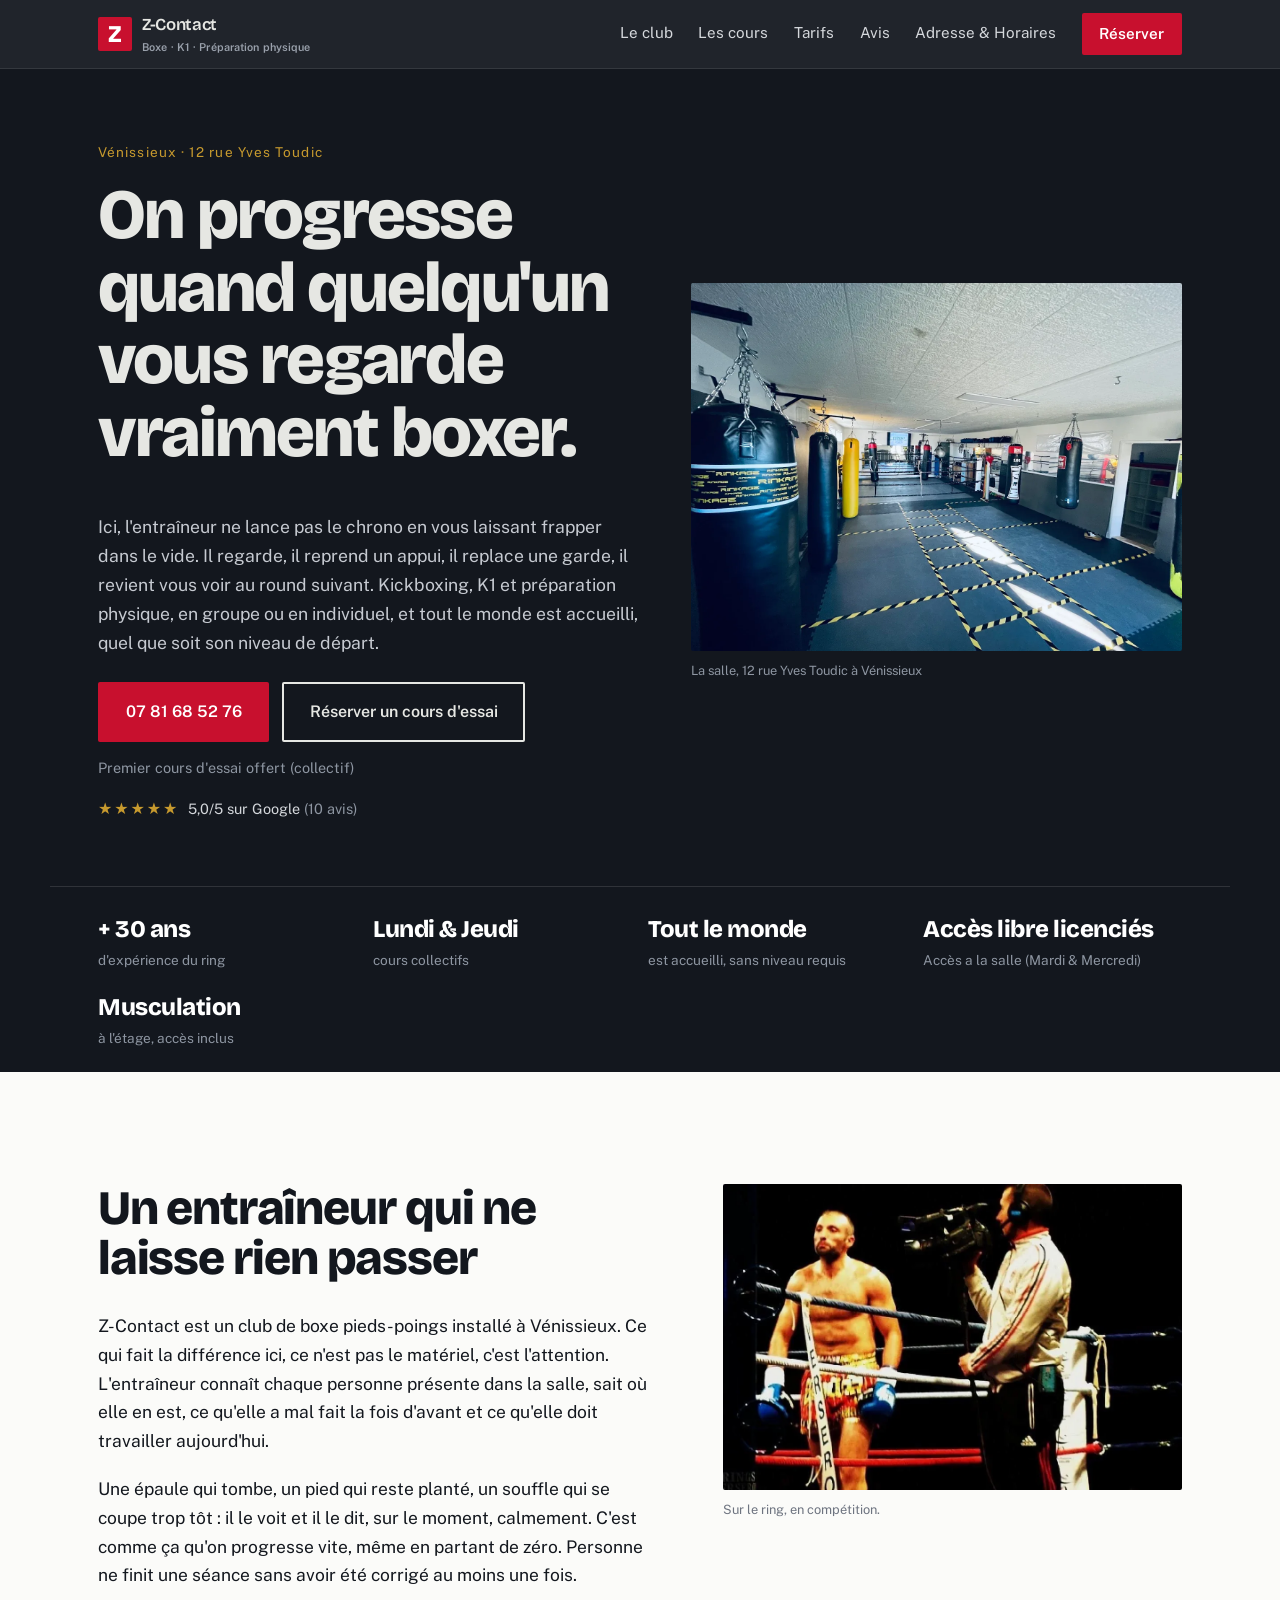
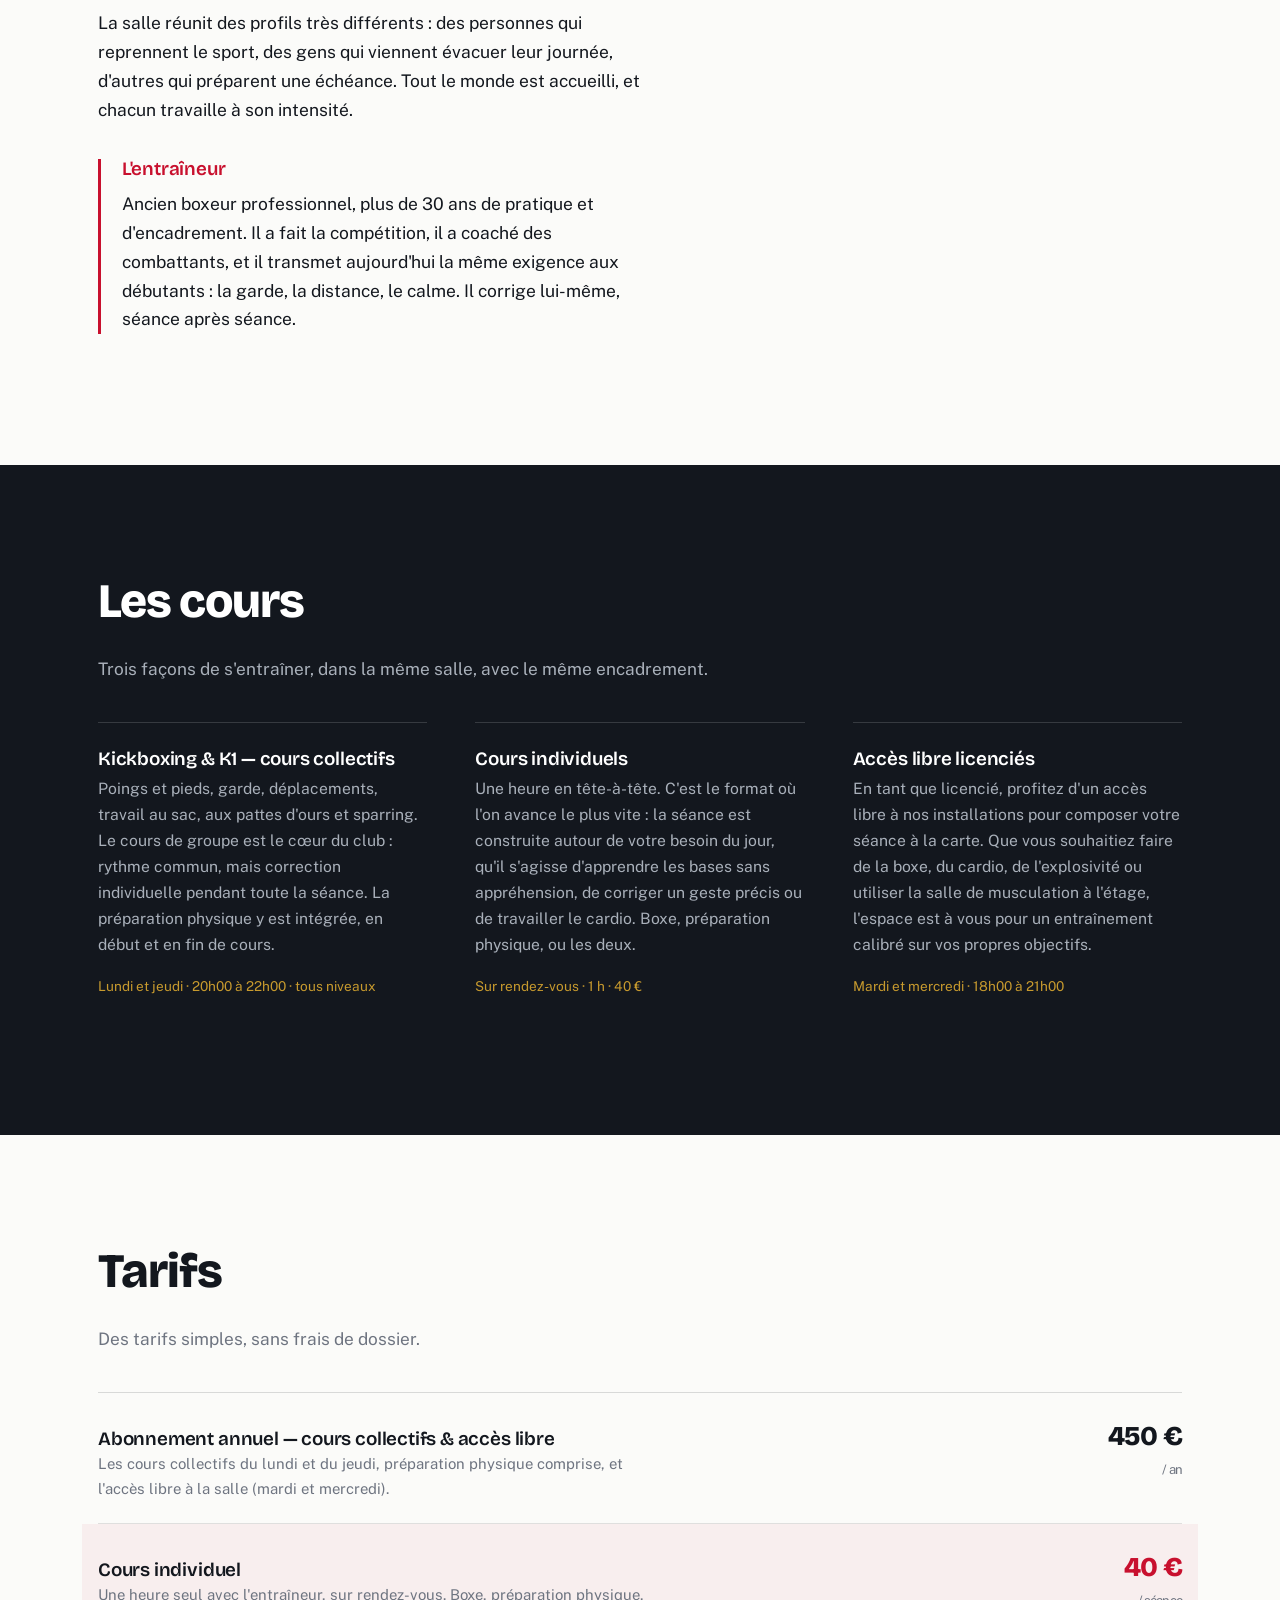
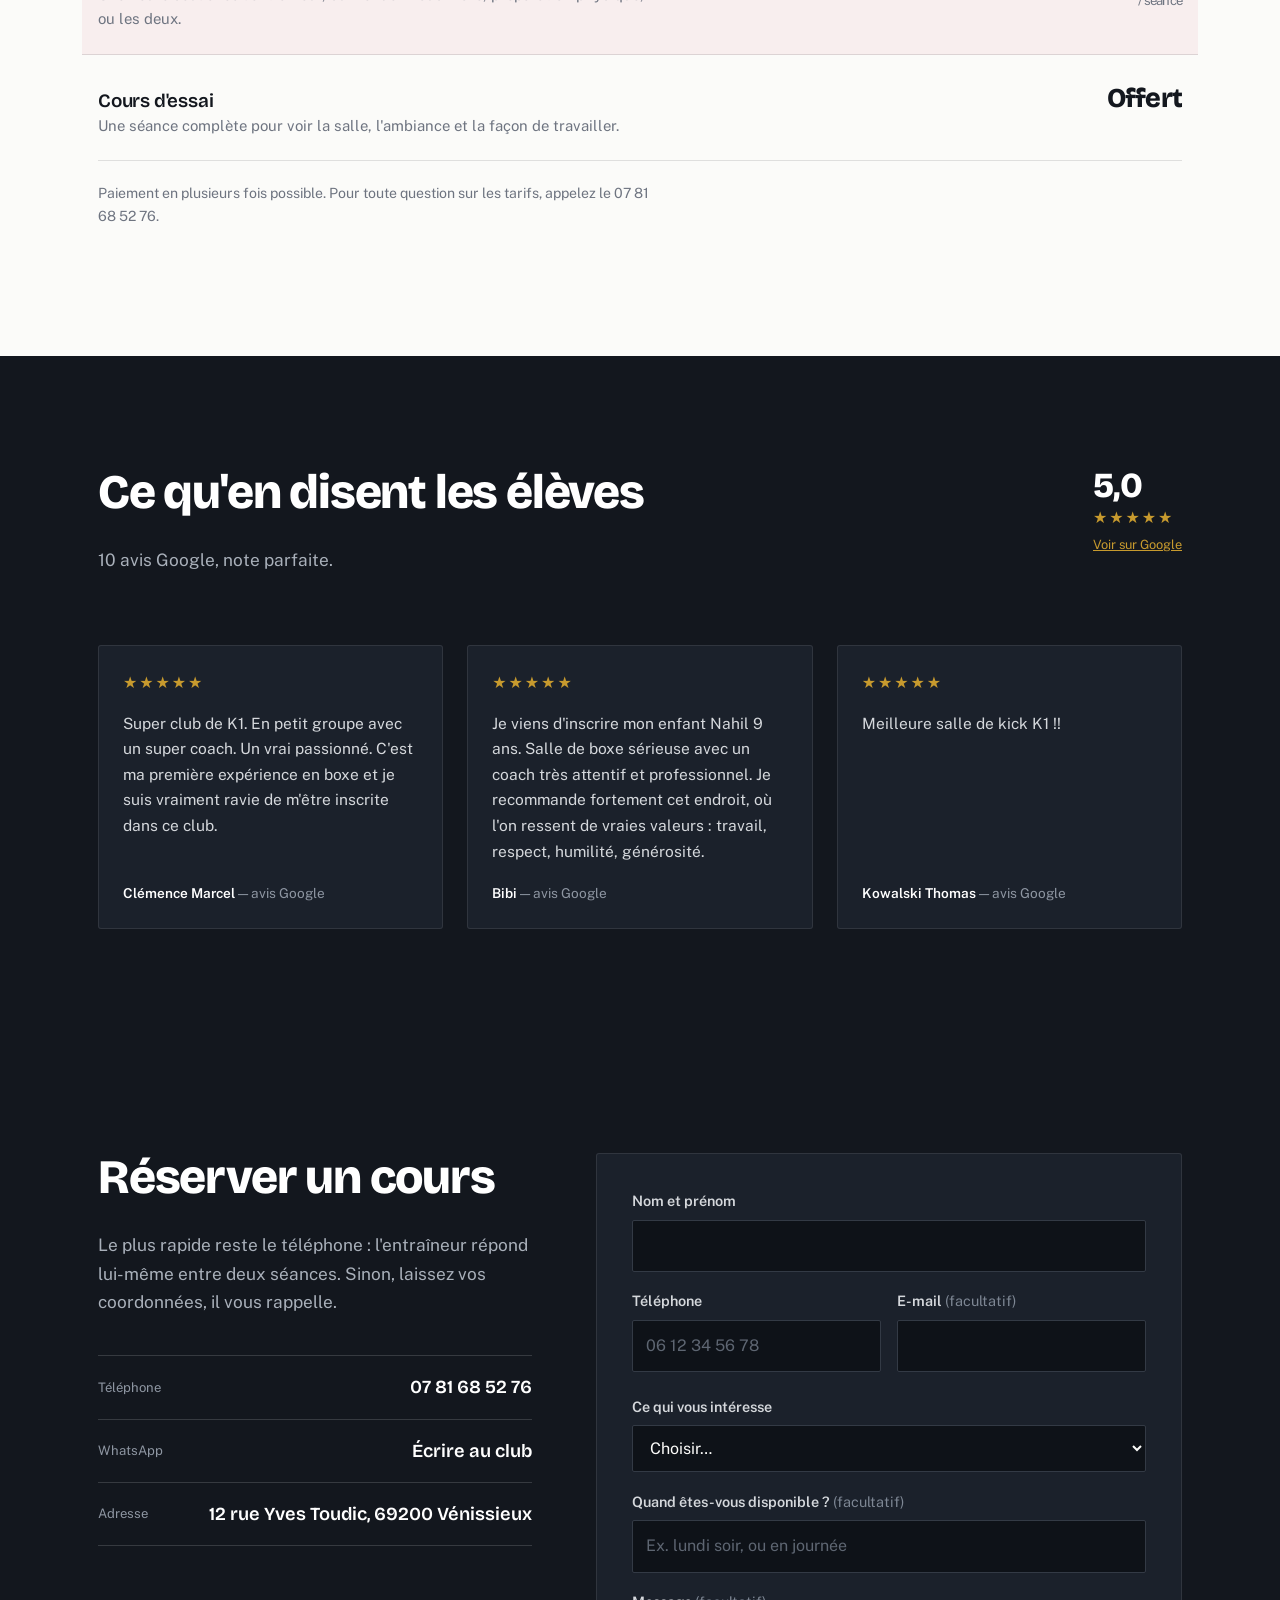
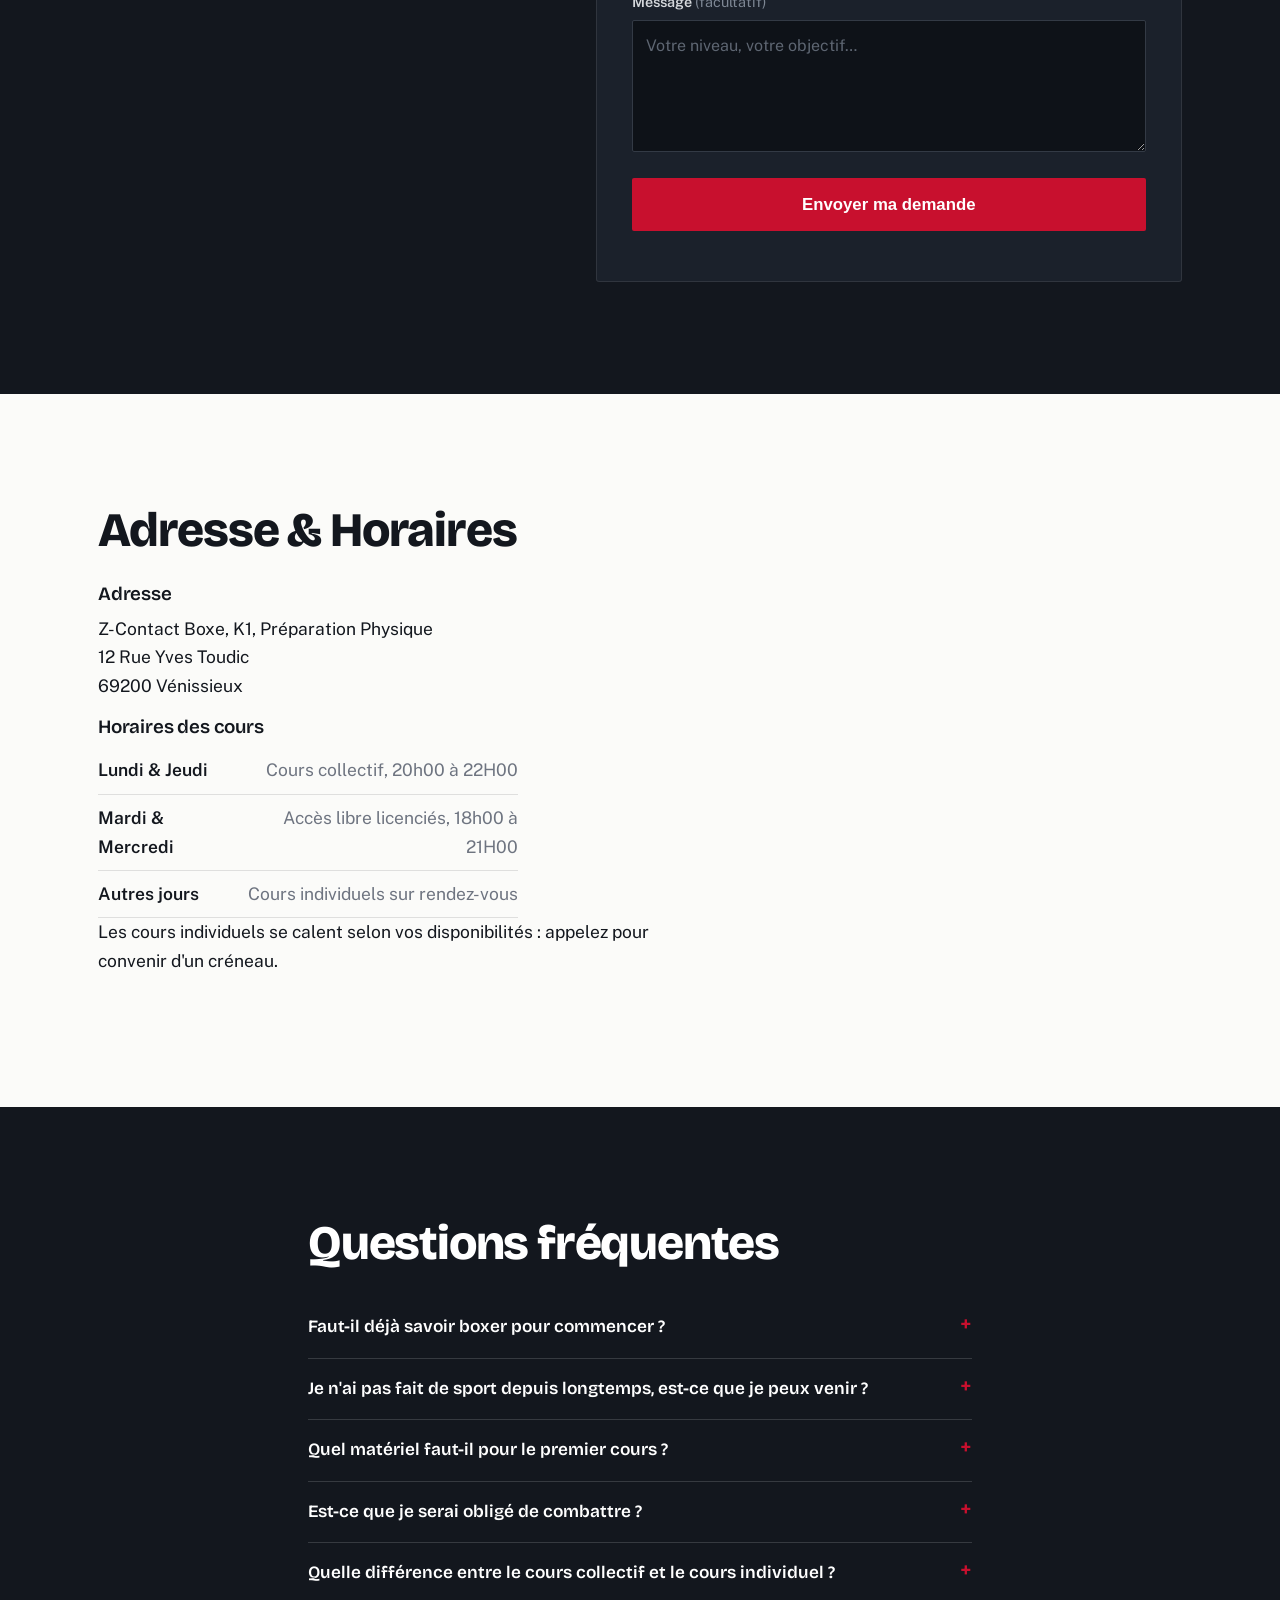
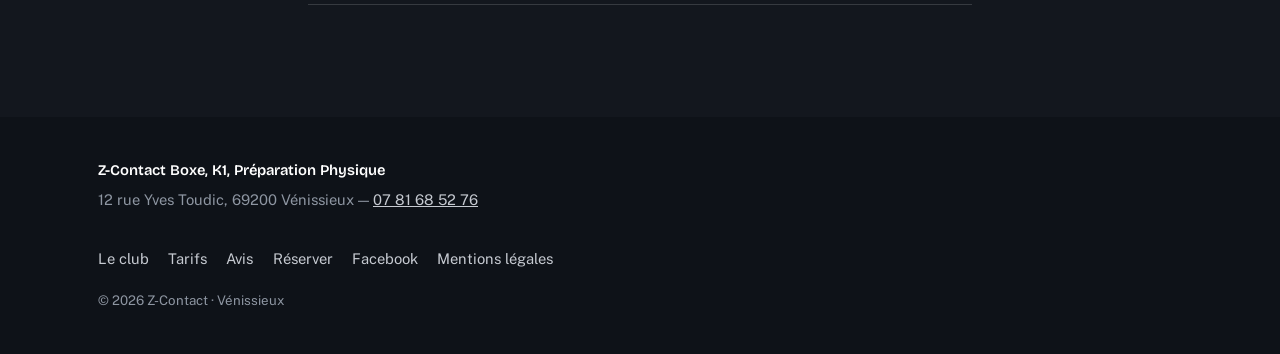
==== index.html @ 1997de00 "Mise à jour tarifs/horaires, accès licenciés, retrait consentement formulaire Synchronise le JSON-LD" ====
<!DOCTYPE html>
<html lang="fr">
<head>
<meta charset="utf-8">
<meta name="viewport" content="width=device-width, initial-scale=1">

<title>Z-Contact Boxe — Kickboxing, K1 et préparation physique à Vénissieux</title>
<meta name="description" content="Club de kickboxing et K1 à Vénissieux, 12 rue Yves Toudic. Cours collectifs le lundi et le jeudi, cours individuels, préparation physique et salle de musculation. Entraîneur ancien boxeur professionnel, + 30 ans d'expérience.">
<link rel="canonical" href="https://www.z-contact-boxe.fr/">
<meta name="robots" content="index, follow, max-image-preview:large">
<meta name="theme-color" content="#13171E">

<meta property="og:type" content="website">
<meta property="og:locale" content="fr_FR">
<meta property="og:site_name" content="Z-Contact Boxe, K1, Préparation Physique">
<meta property="og:title" content="Z-Contact Boxe — Kickboxing, K1 et préparation physique à Vénissieux">
<meta property="og:description" content="Cours collectifs lundi et jeudi, cours individuels et préparation physique à Vénissieux. Entraîneur ancien boxeur professionnel. Premier cours d'essai offert  (collectif).">
<meta property="og:url" content="https://www.z-contact-boxe.fr/">
<meta property="og:image" content="https://www.z-contact-boxe.fr/images/og-zcontact.jpg">
<meta name="twitter:card" content="summary_large_image">

<link rel="icon" href="images/favicon.ico" sizes="any">
<link rel="apple-touch-icon" href="images/apple-touch-icon.png">
<link rel="manifest" href="site.webmanifest">
<meta name="apple-mobile-web-app-title" content="Z-Contact">
<meta name="apple-mobile-web-app-capable" content="yes">

<link rel="preconnect" href="https://fonts.googleapis.com">
<link rel="preconnect" href="https://fonts.gstatic.com" crossorigin>
<link href="https://fonts.googleapis.com/css2?family=Bricolage+Grotesque:opsz,wght@12..96,600;12..96,800&family=Public+Sans:ital,wght@0,400;0,600;1,400&display=swap" rel="stylesheet">
<link rel="stylesheet" href="css/style.css">

<!-- Données structurées : ce que Google lit pour la fiche établissement -->
<script type="application/ld+json">
{
  "@context": "https://schema.org",
  "@type": "SportsActivityLocation",
  "@id": "https://www.z-contact-boxe.fr/#club",
  "name": "Z-Contact Boxe, K1, Préparation Physique",
  "description": "Club de kickboxing et K1 à Vénissieux. Cours collectifs, cours individuels et préparation physique, encadrés par un ancien boxeur professionnel. Salle de musculation à l'étage.",
  "url": "https://www.z-contact-boxe.fr/",
  "telephone": "+33781685276",
  "image": "https://www.z-contact-boxe.fr/images/salle-01.jpg",
  "priceRange": "€",
  "currenciesAccepted": "EUR",
  "address": {
    "@type": "PostalAddress",
    "streetAddress": "12 rue Yves Toudic",
    "addressLocality": "Vénissieux",
    "postalCode": "69200",
    "addressRegion": "Auvergne-Rhône-Alpes",
    "addressCountry": "FR"
  },
  "geo": {
    "@type": "GeoCoordinates",
    "latitude": 45.6975,
    "longitude": 4.8853
  },
  "areaServed": [
    { "@type": "City", "name": "Vénissieux" },
    { "@type": "City", "name": "Lyon" },
    { "@type": "City", "name": "Saint-Fons" },
    { "@type": "City", "name": "Bron" },
    { "@type": "City", "name": "Corbas" }
  ],
  "sameAs": [
    "https://www.facebook.com/[page-du-club]"
  ],
  "openingHoursSpecification": [
    { "@type": "OpeningHoursSpecification", "dayOfWeek": ["Monday","Thursday"], "opens": "20:00", "closes": "22:00" },
    { "@type": "OpeningHoursSpecification", "dayOfWeek": ["Tuesday","Wednesday"], "opens": "18:00", "closes": "21:00" }
  ],
  "hasOfferCatalog": {
    "@type": "OfferCatalog",
    "name": "Cours et tarifs",
    "itemListElement": [
      { "@type": "Offer", "name": "Cours collectifs — abonnement annuel", "price": "450", "priceCurrency": "EUR" },
      { "@type": "Offer", "name": "Cours individuel", "price": "40", "priceCurrency": "EUR" }
    ]
  },
  "aggregateRating": {
    "@type": "AggregateRating",
    "ratingValue": "5.0",
    "bestRating": "5",
    "reviewCount": "10"
  },
  "review": [
    {
      "@type": "Review",
      "author": { "@type": "Person", "name": "Clémence Marcel" },
      "reviewRating": { "@type": "Rating", "ratingValue": "5", "bestRating": "5" },
      "reviewBody": "Super club de K1. En petit groupe avec un super coach. Un vrai passionné. C'est ma première expérience en boxe et je suis vraiment ravie de m'être inscrite dans ce club."
    },
    {
      "@type": "Review",
      "author": { "@type": "Person", "name": "Bibi" },
      "reviewRating": { "@type": "Rating", "ratingValue": "5", "bestRating": "5" },
      "reviewBody": "Je viens d'inscrire mon enfant Nahil 9 ans. Salle de boxe sérieuse avec un coach très attentif et professionnel. Je recommande fortement cet endroit, où l'on ressent de vraies valeurs : travail, respect, humilité, générosité."
    },
    {
      "@type": "Review",
      "author": { "@type": "Person", "name": "Kowalski Thomas" },
      "reviewRating": { "@type": "Rating", "ratingValue": "5", "bestRating": "5" },
      "reviewBody": "Meilleure salle de kick K1 !!"
    }
  ]
}
</script>

<script type="application/ld+json">
{
  "@context": "https://schema.org",
  "@type": "FAQPage",
  "mainEntity": [
    {
      "@type": "Question",
      "name": "Faut-il déjà savoir boxer pour commencer ?",
      "acceptedAnswer": { "@type": "Answer", "text": "Non. Beaucoup arrivent sans aucune expérience. L'entraîneur reprend la garde, la position des pieds et la respiration depuis le début, et vous corrige pendant toute la séance." }
    },
    {
      "@type": "Question",
      "name": "Je n'ai pas fait de sport depuis longtemps, est-ce que je peux venir ?",
      "acceptedAnswer": { "@type": "Answer", "text": "Oui. Le club accueille tout le monde, quels que soient le niveau, la condition physique ou l'expérience. L'intensité s'adapte à chacun pendant la séance." }
    },
    {
      "@type": "Question",
      "name": "Quel matériel faut-il pour le premier cours ?",
      "acceptedAnswer": { "@type": "Answer", "text": "Une tenue de sport, une bouteille d'eau et une serviette. Les gants sont prêtés pour la séance d'essai." }
    },
    {
      "@type": "Question",
      "name": "Est-ce que je serai obligé de combattre ?",
      "acceptedAnswer": { "@type": "Answer", "text": "Non. L'opposition est proposée, jamais imposée. Beaucoup s'entraînent uniquement pour la technique et la condition physique." }
    }
  ]
}
</script>
</head>

<body>
<a class="skip" href="#contenu">Aller au contenu</a>

<header class="topbar" id="haut">
  <div class="wrap topbar__in">
    <a class="mark" href="#haut" aria-label="Z-Contact Boxe, accueil">
      <span class="mark__z">Z</span>
      <span class="mark__txt">Z-Contact<em>Boxe · K1 · Préparation physique</em></span>
    </a>

    <button class="burger" id="burger" aria-expanded="false" aria-controls="nav">
      <span></span><span></span><span></span>
      <span class="sr">Ouvrir le menu</span>
    </button>

    <nav class="nav" id="nav" aria-label="Navigation principale">
      <a href="#club">Le club</a>
      <a href="#cours">Les cours</a>
      <a href="#tarifs">Tarifs</a>
      <a href="#avis">Avis</a>
      <a href="#infos">Adresse & Horaires</a>
      <a class="nav__cta" href="#reserver">Réserver</a>
    </nav>
  </div>
</header>

<main id="contenu">

  <!-- ================= HERO ================= -->
  <section class="hero">
    <div class="wrap hero__in">
      <div class="hero__txt">
        <p class="hero__kicker">Vénissieux · 12 rue Yves Toudic</p>
        <h1>On progresse quand quelqu'un vous regarde vraiment boxer.</h1>
        <p class="hero__lede">
          Ici, l'entraîneur ne lance pas le chrono en vous laissant frapper dans le vide. Il regarde,
          il reprend un appui, il replace une garde, il revient vous voir au round suivant. Kickboxing,
          K1 et préparation physique, en groupe ou en individuel, et tout le monde est accueilli,
          quel que soit son niveau de départ.
        </p>
        <div class="actions">
          <a class="btn btn--fill" href="tel:+33781685276">07 81 68 52 76</a>
          <a class="btn btn--line" href="#reserver">Réserver un cours d'essai</a>
        </div>
        <p class="hero__note">Premier cours d'essai offert (collectif)</p>
        <a class="hero-avis" href="https://www.google.com/maps/search/?api=1&amp;query=Z-Contact+Boxe+K1+Pr%C3%A9paration+Physique+12+rue+Yves+Toudic+V%C3%A9nissieux" target="_blank" rel="noopener">
          <span class="etoiles" aria-hidden="true">★★★★★</span>
          <span>5,0/5 sur Google <em>(10 avis)</em></span>
        </a>
      </div>

      <figure class="hero__img">
        <picture>
          <source srcset="images/salle-01.webp" type="image/webp">
          <img src="images/salle-01.jpg"
               alt="La salle Z-Contact à Vénissieux : sacs de frappe, tatamis et ring"
               width="1360" height="1020" fetchpriority="high">
        </picture>
        <figcaption>La salle, 12 rue Yves Toudic à Vénissieux</figcaption>
      </figure>
    </div>

    <ul class="bandeau">
      <li><strong>+ 30 ans</strong><span>d'expérience du ring</span></li>
      <li><strong>Lundi &amp; Jeudi</strong><span>cours collectifs</span></li>
      <li><strong>Tout le monde</strong><span>est accueilli, sans niveau requis</span></li>
      <li><strong>Accès libre licenciés</strong><span>Accès a la salle (Mardi & Mercredi)</span></li>
      <li><strong>Musculation</strong><span>à l'étage, accès inclus</span></li>
    </ul>
  </section>

  <!-- ================= LE CLUB ================= -->
  <section class="sec sec--clair" id="club">
    <div class="wrap grid-2">
      <div>
        <h2>Un entraîneur qui ne laisse rien passer</h2>
        <p>
          Z-Contact est un club de boxe pieds-poings installé à Vénissieux. Ce qui fait la différence
          ici, ce n'est pas le matériel, c'est l'attention. L'entraîneur connaît chaque personne
          présente dans la salle, sait où elle en est, ce qu'elle a mal fait la fois d'avant et ce
          qu'elle doit travailler aujourd'hui.
        </p>
        <p>
          Une épaule qui tombe, un pied qui reste planté, un souffle qui se coupe trop tôt : il le
          voit et il le dit, sur le moment, calmement. C'est comme ça qu'on progresse vite, même en
          partant de zéro. Personne ne finit une séance sans avoir été corrigé au moins une fois.
        </p>
        <p>
          La salle réunit des profils très différents : des personnes qui reprennent le sport, des
          gens qui viennent évacuer leur journée, d'autres qui préparent une échéance. Tout le monde
          est accueilli, et chacun travaille à son intensité.
        </p>

        <div class="coach">
          <h3>L'entraîneur</h3>
          <p>
            Ancien boxeur professionnel, plus de 30 ans de pratique et d'encadrement. Il a fait la
            compétition, il a coaché des combattants, et il transmet aujourd'hui la même exigence
            aux débutants : la garde, la distance, le calme. Il corrige lui-même, séance après séance.
          </p>
        </div>
      </div>

      <figure class="portrait">
        <picture>
          <source srcset="images/coach.webp" type="image/webp">
          <img src="images/coach.jpg"
               alt="L'entraîneur de Z-Contact sur le ring lors d'un combat professionnel"
               width="1099" height="689" loading="lazy">
        </picture>
        <figcaption>Sur le ring, en compétition.</figcaption>
      </figure>
    </div>
  </section>

  <!-- ================= LES COURS ================= -->
  <section class="sec sec--sombre" id="cours">
    <div class="wrap">
      <h2>Les cours</h2>
      <p class="sec__lede">Trois façons de s'entraîner, dans la même salle, avec le même encadrement.</p>

      <div class="cours">
        <article>
          <h3>Kickboxing &amp; K1 — cours collectifs</h3>
          <p>
            Poings et pieds, garde, déplacements, travail au sac, aux pattes d'ours et sparring. Le cours de
            groupe est le cœur du club : rythme commun, mais correction individuelle pendant toute
            la séance. La préparation physique y est intégrée, en début et en fin de cours.
          </p>
          <p class="cours__meta">Lundi et jeudi · 20h00 à 22h00 · tous niveaux</p>
        </article>
        <article>
          <h3>Cours individuels</h3>
          <p>
            Une heure en tête-à-tête. C'est le format où l'on avance le plus vite : la séance est
            construite autour de votre besoin du jour, qu'il s'agisse d'apprendre les bases sans
            appréhension, de corriger un geste précis ou de travailler le cardio. Boxe, préparation physique, ou les deux.
          </p>
          <p class="cours__meta">Sur rendez-vous · 1 h · 40 €</p>
        </article>
        <article>
          <h3>Accès libre licenciés </h3>
          <p>
           En tant que licencié, profitez d'un accès libre à nos installations pour composer votre séance à la carte. 
           Que vous souhaitiez faire de la boxe, du cardio, de l'explosivité ou utiliser la salle de musculation à l'étage, l'espace est à vous pour un entraînement calibré sur vos propres objectifs.
          </p>
          <p class="cours__meta">Mardi et mercredi · 18h00 à 21h00 </p>
        </article>
      </div>
    </div>
  </section>

  <!-- ================= TARIFS ================= -->
  <section class="sec sec--clair" id="tarifs">
    <div class="wrap">
      <h2>Tarifs</h2>
      <p class="sec__lede">Des tarifs simples, sans frais de dossier.</p>

      <div class="tarifs">
        <div class="ligne">
          <div class="ligne__nom">
            <h3>Abonnement annuel — cours collectifs & accès libre</h3>
            <p>Les cours collectifs du lundi et du jeudi, préparation physique comprise, et l'accès libre à la salle (mardi et mercredi).</p>
          </div>
          <p class="ligne__prix">450 €<span>/ an</span></p>
        </div>
        <div class="ligne ligne--phare">
          <div class="ligne__nom">
            <h3>Cours individuel</h3>
            <p>Une heure seul avec l'entraîneur, sur rendez-vous. Boxe, préparation physique, ou les deux.</p>
          </div>
          <p class="ligne__prix">40 €<span>/ séance</span></p>
        </div>
        <div class="ligne">
          <div class="ligne__nom">
            <h3>Cours d'essai</h3>
            <p>Une séance complète pour voir la salle, l'ambiance et la façon de travailler.</p>
          </div>
          <p class="ligne__prix">Offert</p>
        </div>
      </div>
      <p class="tarifs__note">Paiement en plusieurs fois possible. Pour toute question sur les tarifs, appelez le 07 81 68 52 76.</p>
    </div>
  </section>

  <!-- ================= AVIS ================= -->
  <section class="sec sec--sombre" id="avis">
    <div class="wrap">
      <div class="avis-entete">
        <div>
          <h2>Ce qu'en disent les élèves</h2>
          <p class="sec__lede">10 avis Google, note parfaite.</p>
        </div>
        <a class="avis-note" href="https://www.google.com/maps/search/?api=1&amp;query=Z-Contact+Boxe+K1+Pr%C3%A9paration+Physique+12+rue+Yves+Toudic+V%C3%A9nissieux" target="_blank" rel="noopener">
          <span class="avis-note__chiffre">5,0</span>
          <span class="etoiles" aria-hidden="true">★★★★★</span>
          <span class="avis-note__lien">Voir sur Google</span>
        </a>
      </div>

      <div class="avis">
        <article>
          <span class="etoiles" aria-label="Note de 5 sur 5 étoiles">★★★★★</span>
          <blockquote>Super club de K1. En petit groupe avec un super coach. Un vrai passionné. C'est ma première expérience en boxe et je suis vraiment ravie de m'être inscrite dans ce club.</blockquote>
          <footer><strong>Clémence Marcel</strong> — avis Google</footer>
        </article>
        <article>
          <span class="etoiles" aria-label="Note de 5 sur 5 étoiles">★★★★★</span>
          <blockquote>Je viens d'inscrire mon enfant Nahil 9 ans. Salle de boxe sérieuse avec un coach très attentif et professionnel. Je recommande fortement cet endroit, où l'on ressent de vraies valeurs : travail, respect, humilité, générosité.</blockquote>
          <footer><strong>Bibi</strong> — avis Google</footer>
        </article>
        <article>
          <span class="etoiles" aria-label="Note de 5 sur 5 étoiles">★★★★★</span>
          <blockquote>Meilleure salle de kick K1 !!</blockquote>
          <footer><strong>Kowalski Thomas</strong> — avis Google</footer>
        </article>
      </div>
    </div>
  </section>

  <!-- ================= RÉSERVATION ================= -->
  <section class="sec sec--sombre" id="reserver">
    <div class="wrap grid-2 grid-2--form">
      <div>
        <h2>Réserver un cours</h2>
        <p class="sec__lede">
          Le plus rapide reste le téléphone : l'entraîneur répond lui-même entre deux séances.
          Sinon, laissez vos coordonnées, il vous rappelle.
        </p>

        <div class="direct">
          <a class="direct__row" href="tel:+33781685276">
            <span class="direct__lbl">Téléphone</span>
            <span class="direct__val">07 81 68 52 76</span>
          </a>
          <a class="direct__row" href="https://wa.me/33781685276?text=Bonjour%2C%20je%20souhaite%20r%C3%A9server%20un%20cours%20chez%20Z-Contact." target="_blank" rel="noopener">
            <span class="direct__lbl">WhatsApp</span>
            <span class="direct__val">Écrire au club</span>
          </a>
          <a class="direct__row" href="https://maps.google.com/?q=12+rue+Yves+Toudic+69200+Vénissieux" target="_blank" rel="noopener">
            <span class="direct__lbl">Adresse</span>
            <span class="direct__val">12 rue Yves Toudic, 69200 Vénissieux</span>
          </a>
        </div>
      </div>

      <form class="form" id="form-reservation"
            action="https://formsubmit.co/contact@z-contact-boxe.fr" method="POST" novalidate>
        <input type="hidden" name="_subject" value="Nouvelle demande de cours — site Z-Contact">
        <input type="hidden" name="_captcha" value="false">
        <input type="hidden" name="_template" value="table">
        <input type="text" name="_honey" class="honey" tabindex="-1" autocomplete="off" aria-hidden="true">

        <div class="champ">
          <label for="nom">Nom et prénom</label>
          <input id="nom" name="nom" type="text" autocomplete="name" required>
          <p class="err" data-err-for="nom"></p>
        </div>

        <div class="champ-duo">
          <div class="champ">
            <label for="tel">Téléphone</label>
            <input id="tel" name="telephone" type="tel" inputmode="tel" autocomplete="tel"
                   placeholder="06 12 34 56 78" required>
            <p class="err" data-err-for="tel"></p>
          </div>
          <div class="champ">
            <label for="email">E-mail <span class="opt">(facultatif)</span></label>
            <input id="email" name="email" type="email" autocomplete="email">
            <p class="err" data-err-for="email"></p>
          </div>
        </div>

        <div class="champ">
          <label for="champ-cours">Ce qui vous intéresse</label>
          <select id="champ-cours" name="cours" required>
            <option value="">Choisir…</option>
            <option>Cours d'essai gratuit</option>
            <option>Cours collectif — kickboxing / K1</option>
            <option>Cours individuel/Préparation physique</option>
            <option>Autre question</option>
          </select>
          <p class="err" data-err-for="cours"></p>
        </div>

        <div class="champ">
          <label for="creneau">Quand êtes-vous disponible ? <span class="opt">(facultatif)</span></label>
          <input id="creneau" name="creneau" type="text" placeholder="Ex. lundi soir, ou en journée">
        </div>

        <div class="champ">
          <label for="message">Message <span class="opt">(facultatif)</span></label>
          <textarea id="message" name="message" rows="4" placeholder="Votre niveau, votre objectif…"></textarea>
        </div>

        <button class="btn btn--fill btn--full" type="submit">Envoyer ma demande</button>
        <p class="form__statut" id="form-statut" role="status" aria-live="polite"></p>
      </form>
    </div>
  </section>

  <!-- ================= INFOS PRATIQUES ================= -->
  <section class="sec sec--clair" id="infos">
    <div class="wrap grid-2">
      <div>
        <h2>Adresse & Horaires</h2>

        <h3>Adresse</h3>
        <address>
          Z-Contact Boxe, K1, Préparation Physique<br>
          12 Rue Yves Toudic<br>
          69200 Vénissieux
        </address>

        <h3>Horaires des cours</h3>
        <table class="horaires">
          <caption class="sr">Horaires des cours par jour</caption>
          <tbody>
            <tr><th scope="row">Lundi & Jeudi</th><td>Cours collectif, 20h00 à 22H00</td></tr>
            <tr><th scope="row">Mardi & Mercredi</th><td>Accès libre licenciés, 18h00 à 21H00</td></tr>
            <tr><th scope="row">Autres jours</th><td>Cours individuels sur rendez-vous</td></tr>
          </tbody>
        </table>
        <p>Les cours individuels se calent selon vos disponibilités : appelez pour convenir d'un créneau.</p>
      </div>

      <div class="carte">
        <iframe title="Localisation du club Z-Contact, 12 rue Yves Toudic à Vénissieux"
                src="https://www.google.com/maps?q=12+rue+Yves+Toudic+69200+V%C3%A9nissieux&output=embed"
                width="600" height="450" loading="lazy" style="border:0"
                referrerpolicy="no-referrer-when-downgrade"></iframe>
      </div>
    </div>
  </section>

  <!-- ================= FAQ ================= -->
  <section class="sec sec--sombre" id="faq">
    <div class="wrap wrap--etroit">
      <h2>Questions fréquentes</h2>
      <details>
        <summary>Faut-il déjà savoir boxer pour commencer ?</summary>
        <p>Non. Beaucoup arrivent sans aucune expérience. L'entraîneur reprend la garde, la position des pieds et la respiration depuis le début, et vous corrige pendant toute la séance.</p>
      </details>
      <details>
        <summary>Je n'ai pas fait de sport depuis longtemps, est-ce que je peux venir ?</summary>
        <p>Oui. Tout le monde est accueilli, quels que soient le niveau, la condition physique ou l'expérience. L'intensité s'adapte à chacun, et personne ne vous demandera de suivre un rythme qui n'est pas le vôtre.</p>
      </details>
      <details>
        <summary>Quel matériel faut-il pour le premier cours ?</summary>
        <p>Une tenue de sport, une bouteille d'eau est conseillée. Les gants et protège-tibias sont prêtés pour la séance d'essai. Ensuite, gants, protège-tibias et protège-dents personnels sont obligatoires.</p>
      </details>
      <details>
        <summary>Est-ce que je serai obligé de combattre ?</summary>
        <p>Non. L'opposition est proposée, jamais imposée. Beaucoup s'entraînent uniquement pour la technique et la condition physique.</p>
      </details>
      <details>
        <summary>Quelle différence entre le cours collectif et le cours individuel ?</summary>
        <p>En collectif, vous suivez la trame du cours avec le groupe, tout en étant corrigé individuellement. En individuel, la séance est construite entièrement autour de votre besoin : c'est là que la préparation physique peut être calibrée précisément sur vos objectifs.</p>
      </details>
    </div>
  </section>
</main>

<footer class="pied">
  <div class="wrap pied__in">
    <div>
      <p class="pied__nom">Z-Contact Boxe, K1, Préparation Physique</p>
      <address>12 rue Yves Toudic, 69200 Vénissieux — <a href="tel:+33781685276">07 81 68 52 76</a></address>
    </div>
    <nav aria-label="Liens de bas de page">
      <a href="#club">Le club</a>
      <a href="#tarifs">Tarifs</a>
      <a href="#avis">Avis</a>
      <a href="#reserver">Réserver</a>
      <a href="https://www.facebook.com/[page-du-club]" target="_blank" rel="noopener">Facebook</a>
      <a href="mentions-legales.html">Mentions légales</a>
    </nav>
    <p class="pied__copy">© <span id="annee">2026</span> Z-Contact · Vénissieux</p>
  </div>
</footer>

<div class="barre-mobile">
  <a class="btn btn--fill" href="tel:+33781685276">Appeler</a>
  <a class="btn btn--line" href="#reserver">Réserver</a>
</div>

<script src="js/main.js" defer></script>
</body>
</html>
---- css/style.css ----
/* =========================================================
   Z-CONTACT — feuille de style unique
   Palette : nuit / toile de ring / rouge gant / laiton
   Type    : Bricolage Grotesque (titres) + Public Sans (texte)
   ========================================================= */

:root{
  --nuit:      #13171E;
  --nuit-2:    #1B212B;
  --toile:     #E6E7E3;
  --blanc:     #FBFBF9;
  --rouge:     #C8102E;
  --laiton:    #C79A2E;
  --gris:      #6E7480;

  --max: 1180px;
  --pad: clamp(1.15rem, 5vw, 3rem);
  --sec-y: clamp(3.5rem, 9vw, 7rem);

  --t-display: "Bricolage Grotesque", Georgia, serif;
  --t-texte: "Public Sans", system-ui, -apple-system, "Segoe UI", sans-serif;
}

*,*::before,*::after{ box-sizing:border-box; }
html{ scroll-behavior:smooth; -webkit-text-size-adjust:100%; }
body{
  margin:0;
  font-family:var(--t-texte);
  font-size:clamp(1rem, .96rem + .2vw, 1.09rem);
  line-height:1.65;
  color:var(--nuit);
  background:var(--blanc);
}
img,iframe{ max-width:100%; display:block; }
img{ height:auto; object-fit:cover; }
a{ color:inherit; }

h1,h2,h3{ font-family:var(--t-display); font-weight:800; line-height:1.03; letter-spacing:-.025em; margin:0 0 .6em; }
h1{ font-size:clamp(2.4rem, 6.2vw, 4.4rem); }
h2{ font-size:clamp(1.9rem, 4.2vw, 3rem); }
h3{ font-size:1.18rem; font-weight:600; letter-spacing:-.01em; }
p{ margin:0 0 1.1em; max-width:62ch; }

.wrap{ width:100%; max-width:var(--max); margin-inline:auto; padding-inline:var(--pad); }
.wrap--etroit{ max-width:760px; }
.sr{ position:absolute; width:1px; height:1px; overflow:hidden; clip:rect(0 0 0 0); white-space:nowrap; }
.skip{ position:absolute; left:-999px; }
.skip:focus{ left:1rem; top:1rem; z-index:99; background:var(--rouge); color:#fff; padding:.7rem 1rem; }

:focus-visible{ outline:3px solid var(--laiton); outline-offset:3px; }

/* ---------------- En-tête ---------------- */
.topbar{
  position:sticky; top:0; z-index:50;
  background:rgba(19,23,30,.94);
  backdrop-filter:saturate(140%) blur(8px);
  border-bottom:1px solid rgba(255,255,255,.09);
  color:var(--toile);
}
.topbar__in{ display:flex; align-items:center; justify-content:space-between; gap:1rem; min-height:68px; }

.mark{ display:flex; align-items:center; gap:.65rem; text-decoration:none; }
.mark__z{
  font-family:var(--t-display); font-weight:800; font-size:1.5rem; line-height:1;
  width:2.1rem; height:2.1rem; display:grid; place-items:center;
  background:var(--rouge); color:#fff; border-radius:2px;
}
.mark__txt{ font-family:var(--t-display); font-weight:600; font-size:1.05rem; letter-spacing:-.02em; display:flex; flex-direction:column; }
.mark__txt em{ font-family:var(--t-texte); font-style:normal; font-size:.68rem; letter-spacing:.01em; color:#9AA1AC; }

.nav{ display:flex; align-items:center; gap:1.6rem; }
.nav a{ text-decoration:none; font-size:.95rem; color:#D5D8DC; padding:.35rem 0; border-bottom:2px solid transparent; }
.nav a:hover{ color:#fff; border-bottom-color:var(--rouge); }
.nav__cta{ background:var(--rouge); color:#fff !important; padding:.55rem 1.1rem !important; border-radius:2px; border-bottom:0 !important; font-weight:600; }
.nav__cta:hover{ background:#a80d26; }

.burger{ display:none; background:none; border:0; padding:.5rem; cursor:pointer; }
.burger span{ display:block; width:24px; height:2px; background:var(--toile); margin:5px 0; transition:transform .2s, opacity .2s; }
.burger[aria-expanded="true"] span:nth-child(1){ transform:translateY(7px) rotate(45deg); }
.burger[aria-expanded="true"] span:nth-child(2){ opacity:0; }
.burger[aria-expanded="true"] span:nth-child(3){ transform:translateY(-7px) rotate(-45deg); }

/* ---------------- Boutons ---------------- */
.btn{
  display:inline-block; text-decoration:none; font-weight:600; font-size:1rem;
  padding:.9rem 1.6rem; border-radius:2px; border:2px solid transparent;
  transition:background .18s, color .18s, border-color .18s; cursor:pointer;
}
.btn--fill{ background:var(--rouge); color:#fff; }
.btn--fill:hover{ background:#a80d26; }
.btn--line{ border-color:currentColor; background:transparent; }
.btn--line:hover{ background:rgba(200,16,46,.12); }
.btn--full{ width:100%; font-size:1.05rem; }
.actions{ display:flex; flex-wrap:wrap; gap:.8rem; margin:1.6rem 0 .9rem; }

/* ---------------- Hero ---------------- */
.hero{ background:var(--nuit); color:var(--toile); padding-top:clamp(2.5rem,6vw,4.5rem); }
.hero__in{ display:grid; grid-template-columns:1.05fr .95fr; gap:clamp(1.5rem,4vw,3.5rem); align-items:center; }
.hero__kicker{ font-size:.85rem; letter-spacing:.08em; color:var(--laiton); margin:0 0 1rem; }
.hero h1{ text-wrap:balance; }
.hero__lede{ font-size:1.1rem; color:#C6CAD1; }
.hero__note{ font-size:.9rem; color:#8E96A2; margin:0; }
.hero__img{ margin:0; position:relative; }
.hero__img img{ width:100%; aspect-ratio:4/3; border-radius:2px; }
.hero__img figcaption{ font-size:.8rem; color:#8E96A2; margin-top:.55rem; }

.etoiles{ color:var(--laiton); letter-spacing:.12em; font-size:1rem; }

.hero-avis{ display:inline-flex; align-items:center; gap:.55rem; margin-top:1rem; text-decoration:none; color:#D5D8DC; font-size:.9rem; }
.hero-avis:hover{ color:#fff; }
.hero-avis em{ font-style:normal; color:#8E96A2; }

.bandeau{
  list-style:none; margin:clamp(2.5rem,6vw,4rem) 0 0; padding:1.4rem var(--pad);
  display:grid; grid-template-columns:repeat(4,1fr); gap:1rem;
  max-width:var(--max); margin-inline:auto;
  border-top:1px solid rgba(255,255,255,.12);
}
.bandeau li{ display:flex; flex-direction:column; }
.bandeau strong{ font-family:var(--t-display); font-size:1.5rem; font-weight:800; color:#fff; letter-spacing:-.02em; }
.bandeau span{ font-size:.85rem; color:#8E96A2; }

/* ---------------- Sections ---------------- */
.sec{ padding-block:var(--sec-y); }
.sec--clair{ background:var(--blanc); }
.sec--sombre{ background:var(--nuit); color:var(--toile); }
.sec--sombre h2, .sec--sombre h3{ color:#fff; }
.sec__lede{ font-size:1.08rem; color:var(--gris); margin-bottom:2.4rem; }
.sec--sombre .sec__lede{ color:#A9B0BA; }

.grid-2{ display:grid; grid-template-columns:1.1fr .9fr; gap:clamp(1.8rem,5vw,4rem); align-items:start; }
.grid-2--form{ grid-template-columns:.85fr 1.15fr; }

.coach{ margin-top:2.2rem; border-left:3px solid var(--rouge); padding-left:1.3rem; }
.coach h3{ color:var(--rouge); }
.portrait{ margin:0; }
.portrait img{ width:100%; aspect-ratio:3/2; object-position:center 30%; border-radius:2px; }
.portrait figcaption{ font-size:.8rem; color:var(--gris); margin-top:.55rem; }

/* ---------------- Cours ---------------- */
.cours{ display:grid; grid-template-columns:repeat(auto-fit,minmax(260px,1fr)); gap:0 clamp(1.5rem,4vw,3rem); }
.cours article{ padding:1.6rem 0; border-top:1px solid rgba(255,255,255,.15); }
.cours h3{ margin-bottom:.5rem; }
.cours p{ color:#A9B0BA; font-size:.98rem; }
.cours__meta{ color:var(--laiton) !important; font-size:.85rem !important; margin:0; }

/* ---------------- Tarifs ---------------- */
.tarifs{ border-top:1px solid rgba(19,23,30,.15); }
.ligne{
  display:flex; align-items:baseline; justify-content:space-between; gap:1.5rem;
  padding:1.35rem 0; border-bottom:1px solid rgba(19,23,30,.12);
}
.ligne__nom h3{ margin-bottom:.2rem; }
.ligne__nom p{ margin:0; color:var(--gris); font-size:.93rem; }
.ligne__prix{
  font-family:var(--t-display); font-weight:800; font-size:1.7rem; letter-spacing:-.03em;
  margin:0; white-space:nowrap; flex-shrink:0;
}
.ligne__prix span{ font-family:var(--t-texte); font-weight:400; font-size:.82rem; color:var(--gris); display:block; text-align:right; }
.ligne--phare{ background:rgba(200,16,46,.05); padding-inline:1rem; margin-inline:-1rem; }
.ligne--phare .ligne__prix{ color:var(--rouge); }
.tarifs__note{ font-size:.88rem; color:var(--gris); margin-top:1.3rem; }

/* ---------------- Avis ---------------- */
.avis-entete{ display:flex; justify-content:space-between; align-items:flex-start; flex-wrap:wrap; gap:1.5rem; margin-bottom:.4rem; }
.avis-note{ display:flex; flex-direction:column; align-items:flex-start; gap:.15rem; text-decoration:none; color:inherit; }
.avis-note__chiffre{ font-family:var(--t-display); font-weight:800; font-size:2.2rem; color:#fff; letter-spacing:-.02em; line-height:1; }
.avis-note__lien{ font-size:.8rem; color:var(--laiton); text-decoration:underline; }

.avis{ display:grid; grid-template-columns:repeat(auto-fit,minmax(260px,1fr)); gap:1.5rem; margin-top:2rem; }
.avis article{ background:var(--nuit-2); border:1px solid rgba(255,255,255,.09); border-radius:3px; padding:1.5rem; display:flex; flex-direction:column; }
.avis .etoiles{ margin-bottom:.9rem; }
.avis blockquote{ margin:0 0 1.1rem; color:#D5D8DC; font-size:.97rem; }
.avis footer{ margin-top:auto; font-size:.85rem; color:#8E96A2; }
.avis footer strong{ color:#fff; font-weight:600; }

/* ---------------- Contact direct ---------------- */
.direct{ margin-top:1.5rem; border-top:1px solid rgba(255,255,255,.15); }
.direct__row{
  display:flex; justify-content:space-between; align-items:center; gap:1rem;
  padding:1rem 0; border-bottom:1px solid rgba(255,255,255,.15);
  text-decoration:none; transition:padding-left .18s;
}
.direct__row:hover{ padding-left:.5rem; }
.direct__lbl{ font-size:.82rem; color:#8E96A2; }
.direct__val{ font-family:var(--t-display); font-weight:600; font-size:1.15rem; color:#fff; }

/* ---------------- Formulaire ---------------- */
.form{ background:var(--nuit-2); padding:clamp(1.4rem,3.5vw,2.2rem); border-radius:3px; border:1px solid rgba(255,255,255,.09); }
.champ{ margin-bottom:1.1rem; }
.champ-duo{ display:grid; grid-template-columns:1fr 1fr; gap:1rem; }
.form label{ display:block; font-size:.9rem; font-weight:600; color:#D5D8DC; margin-bottom:.4rem; }
.opt{ font-weight:400; color:#7E8794; }
.form input, .form select, .form textarea{
  width:100%; font:inherit; font-size:1rem; color:var(--blanc);
  background:#0E1218; border:1px solid #333A45; border-radius:2px; padding:.75rem .85rem;
}
.form textarea{ resize:vertical; }
.form input::placeholder, .form textarea::placeholder{ color:#5E6672; }
.form input:focus, .form select:focus, .form textarea:focus{ border-color:var(--laiton); }
.form [aria-invalid="true"]{ border-color:var(--rouge); }
.err{ color:#FF8A9B; font-size:.83rem; margin:.35rem 0 0; min-height:0; }
.honey{ position:absolute; left:-9999px; }
.form__statut{ margin:.9rem 0 0; font-size:.92rem; color:var(--laiton); }
.form__statut.ok{ color:#7BD88F; }
.form__statut.erreur{ color:#FF8A9B; }

/* ---------------- Infos pratiques ---------------- */
address{ font-style:normal; margin-bottom:1rem; }
.horaires{ border-collapse:collapse; width:100%; max-width:420px; }
.horaires th, .horaires td{ text-align:left; padding:.55rem 0; border-bottom:1px solid rgba(19,23,30,.12); font-weight:400; }
.horaires th{ font-weight:600; }
.horaires td{ text-align:right; color:var(--gris); }
.carte iframe{ width:100%; height:min(430px,60vh); border-radius:2px; }

/* ---------------- FAQ ---------------- */
details{ border-bottom:1px solid rgba(255,255,255,.15); padding:1rem 0; }
summary{ cursor:pointer; font-family:var(--t-display); font-weight:600; font-size:1.08rem; color:#fff; list-style:none; display:flex; justify-content:space-between; gap:1rem; }
summary::-webkit-details-marker{ display:none; }
summary::after{ content:"+"; color:var(--rouge); font-size:1.4rem; line-height:1; }
details[open] summary::after{ content:"–"; }
details p{ color:#A9B0BA; margin:.8rem 0 0; }

/* ---------------- Pied de page ---------------- */
.pied{ background:#0E1218; color:#8E96A2; padding-block:2.6rem; font-size:.92rem; }
.pied__in{ display:grid; gap:1.2rem; }
.pied__nom{ font-family:var(--t-display); font-weight:600; color:#fff; margin:0 0 .3rem; }
.pied a{ color:#C6CAD1; }
.pied nav{ display:flex; flex-wrap:wrap; gap:1.2rem; }
.pied nav a{ text-decoration:none; }
.pied nav a:hover{ color:#fff; text-decoration:underline; }
.pied__copy{ margin:0; font-size:.83rem; }

/* ---------------- Page 404 ---------------- */
.page-404{ min-height:100vh; display:flex; align-items:center; }
.page-404__in{ text-align:center; }
.page-404__actions{ justify-content:center; }

/* ---------------- Barre mobile ---------------- */
.barre-mobile{ display:none; }

/* =========================================================
   RESPONSIVE
   ========================================================= */
@media (max-width:900px){
  .hero__in, .grid-2, .grid-2--form{ grid-template-columns:1fr; }
  .hero__img{ order:-1; }
  .hero__img img{ aspect-ratio:16/10; }
  .portrait img{ aspect-ratio:16/10; }
  .bandeau{ grid-template-columns:1fr 1fr; }
  .cours article{ border-top:1px solid rgba(255,255,255,.15); }
}

@media (max-width:720px){
  .burger{ display:block; }
  .nav{
    position:absolute; top:100%; left:0; right:0;
    flex-direction:column; align-items:stretch; gap:0;
    background:var(--nuit); border-bottom:1px solid rgba(255,255,255,.12);
    padding:.5rem var(--pad) 1.2rem;
    display:none;
  }
  .nav.ouvert{ display:flex; }
  .nav a{ padding:.85rem 0; border-bottom:1px solid rgba(255,255,255,.08); }
  .nav__cta{ margin-top:.8rem; text-align:center; }

  .ligne{ flex-direction:column; align-items:flex-start; gap:.4rem; }
  .ligne__prix span{ display:inline; text-align:left; }
  .champ-duo{ grid-template-columns:1fr; gap:0; }
  .mark__txt em{ display:none; }

  body{ padding-bottom:74px; }
  .barre-mobile{
    display:grid; grid-template-columns:1fr 1fr; gap:.6rem;
    position:fixed; bottom:0; left:0; right:0; z-index:60;
    padding:.7rem 1rem calc(.7rem + env(safe-area-inset-bottom));
    background:rgba(19,23,30,.96); backdrop-filter:blur(8px);
    border-top:1px solid rgba(255,255,255,.12);
  }
  .barre-mobile .btn{ text-align:center; padding:.8rem 1rem; font-size:.98rem; color:#fff; }
}

@media (prefers-reduced-motion:reduce){
  html{ scroll-behavior:auto; }
  *{ transition:none !important; animation:none !important; }
}
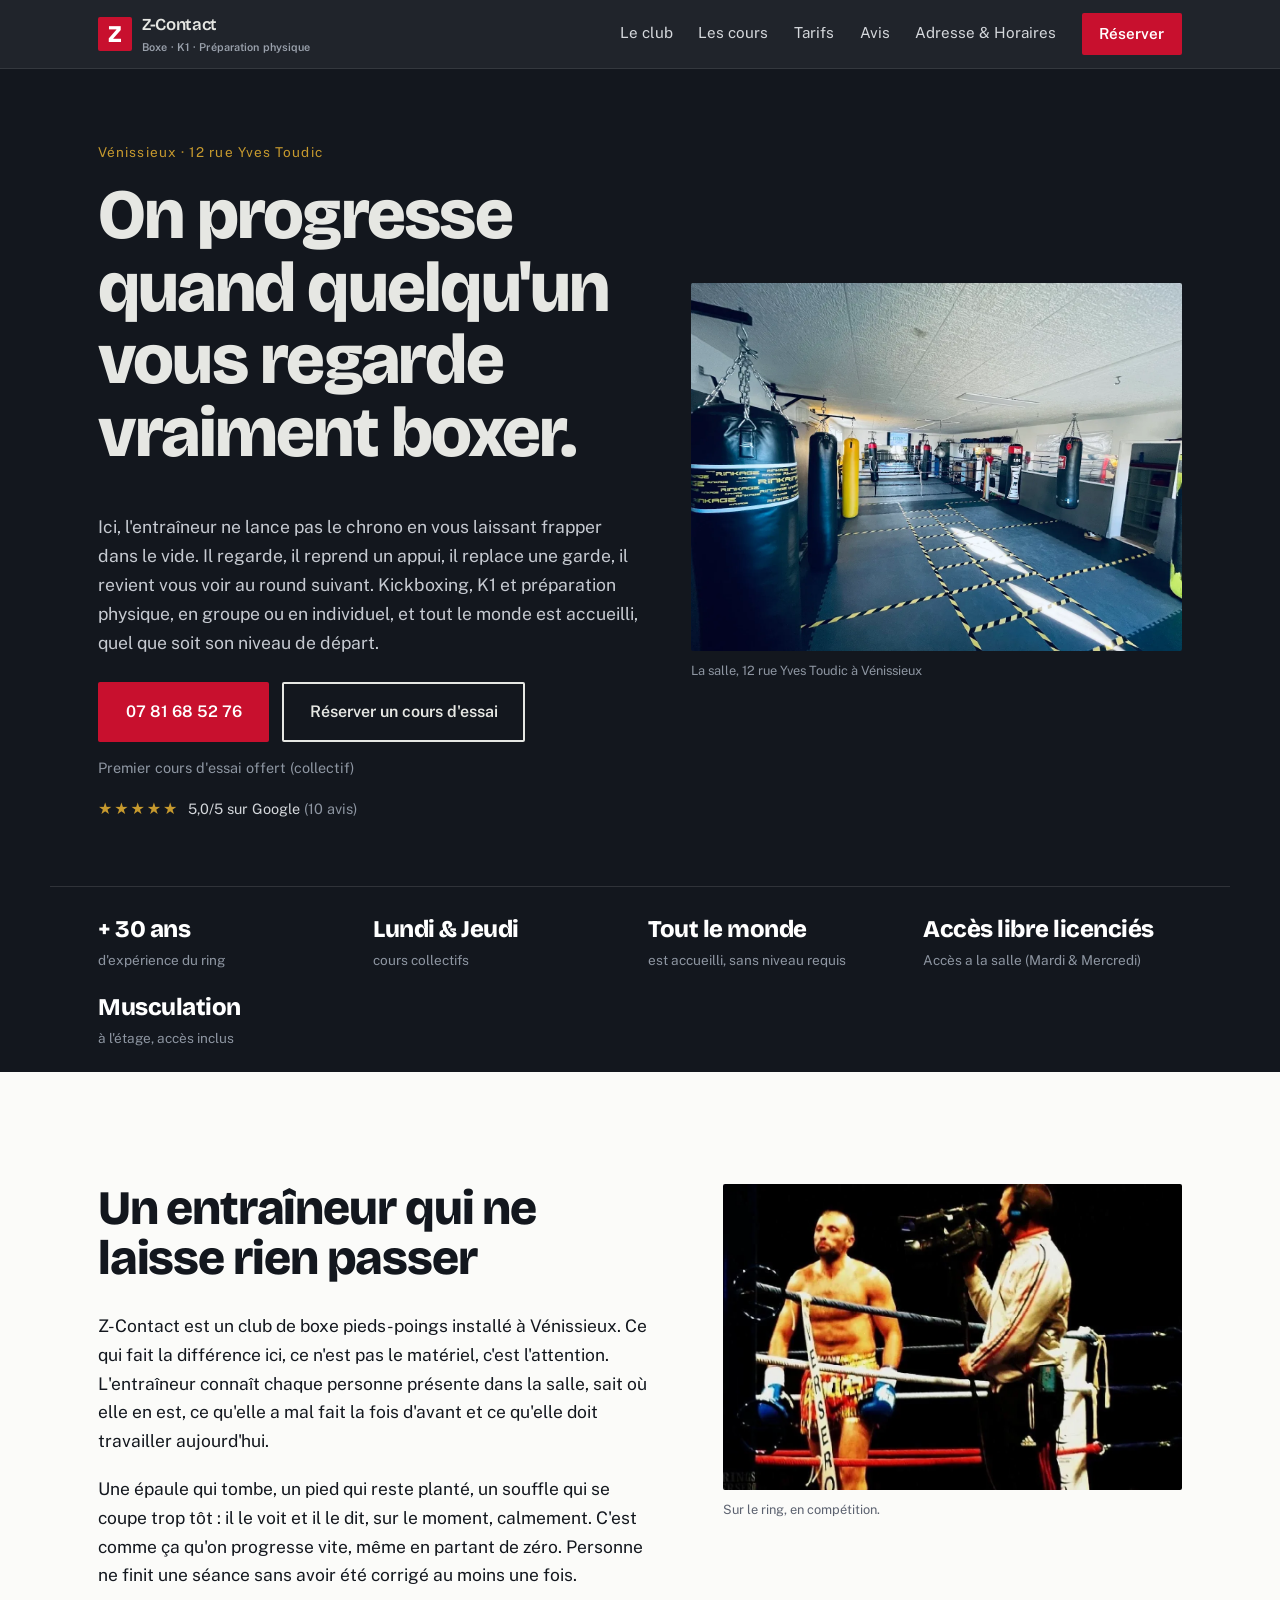
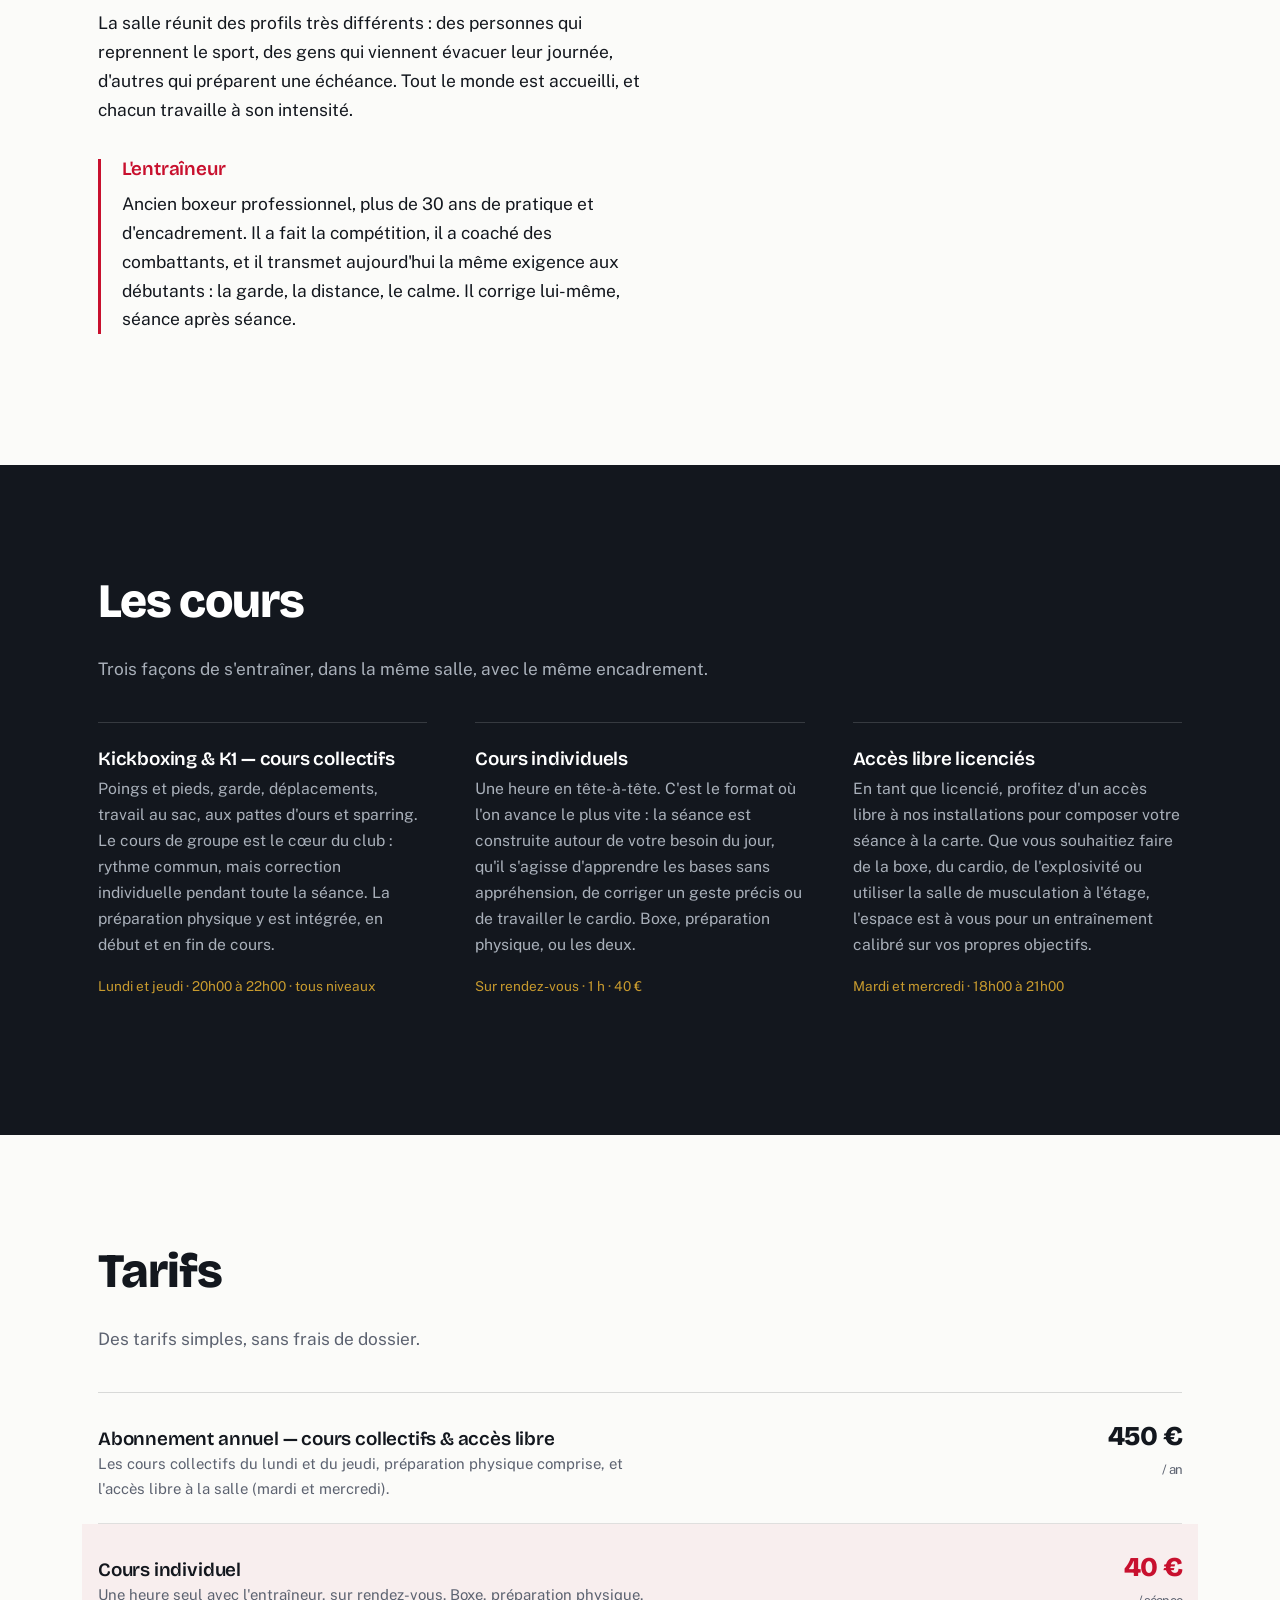
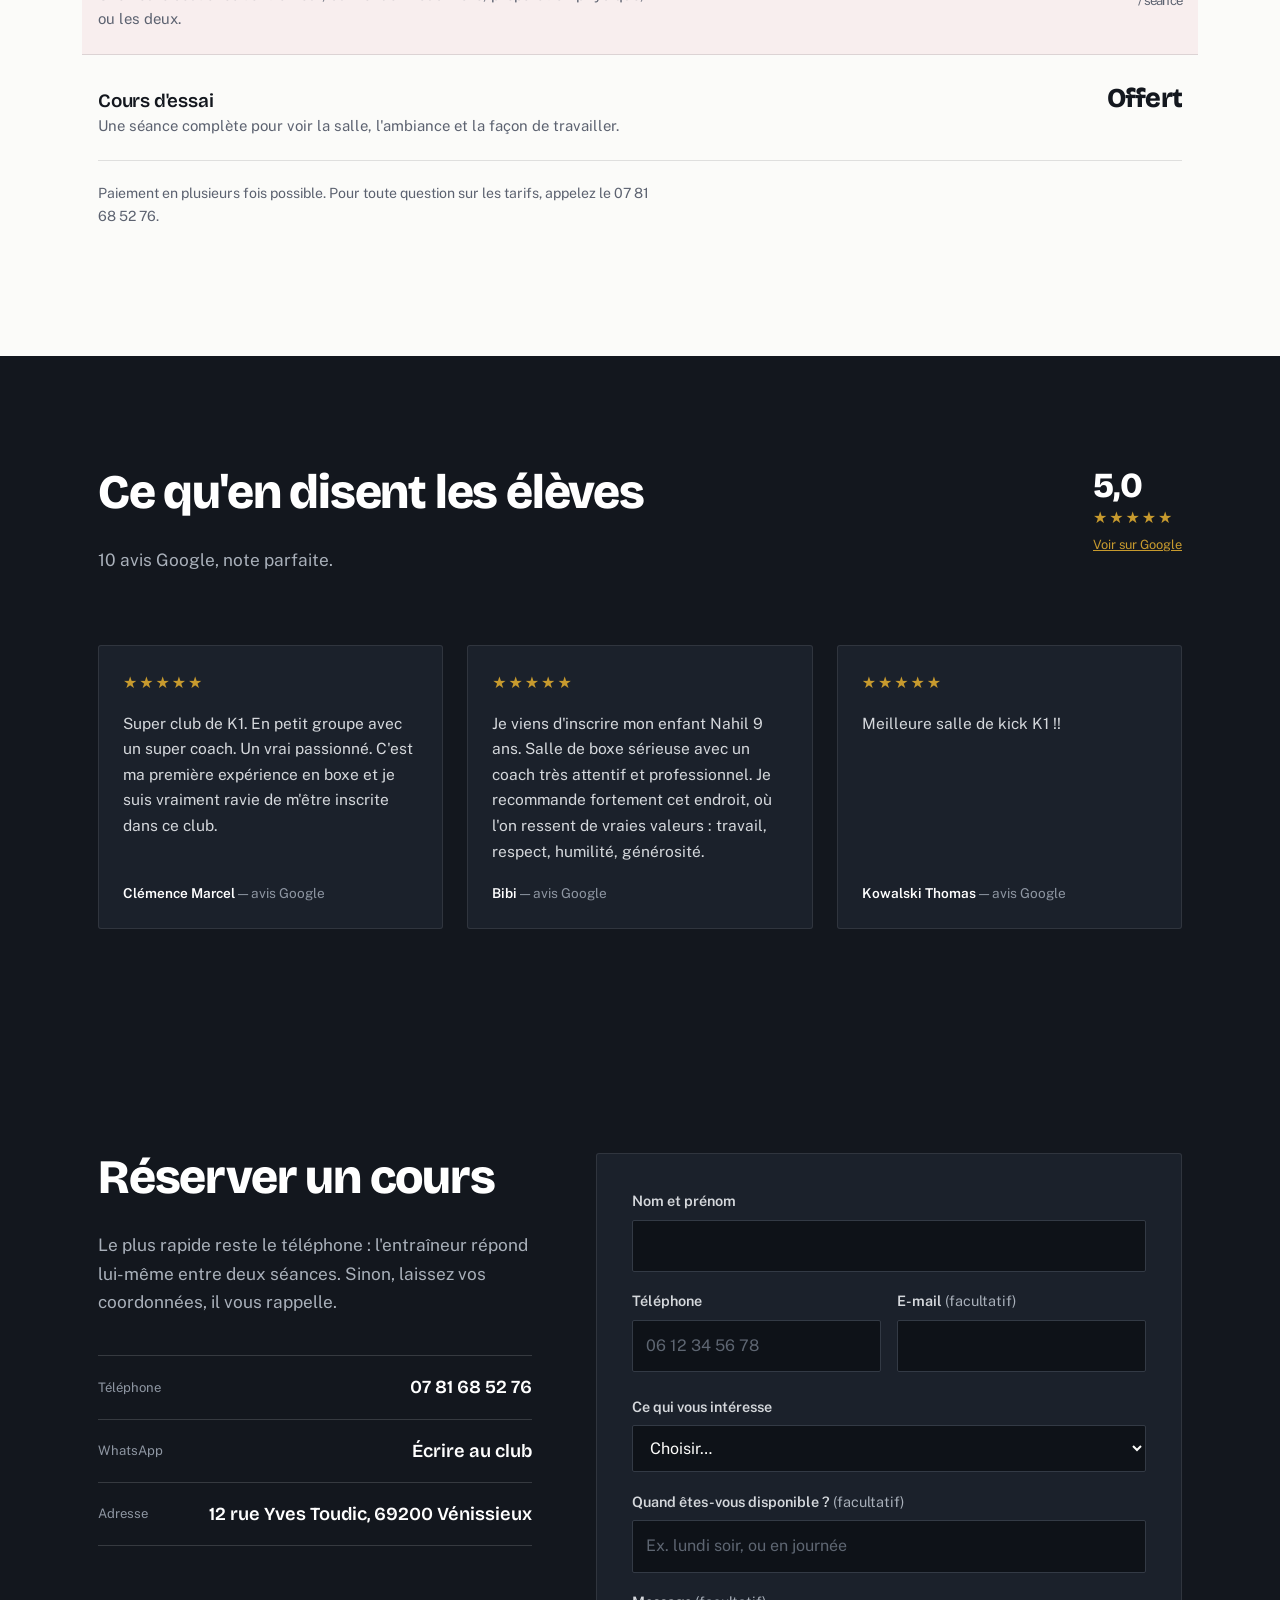
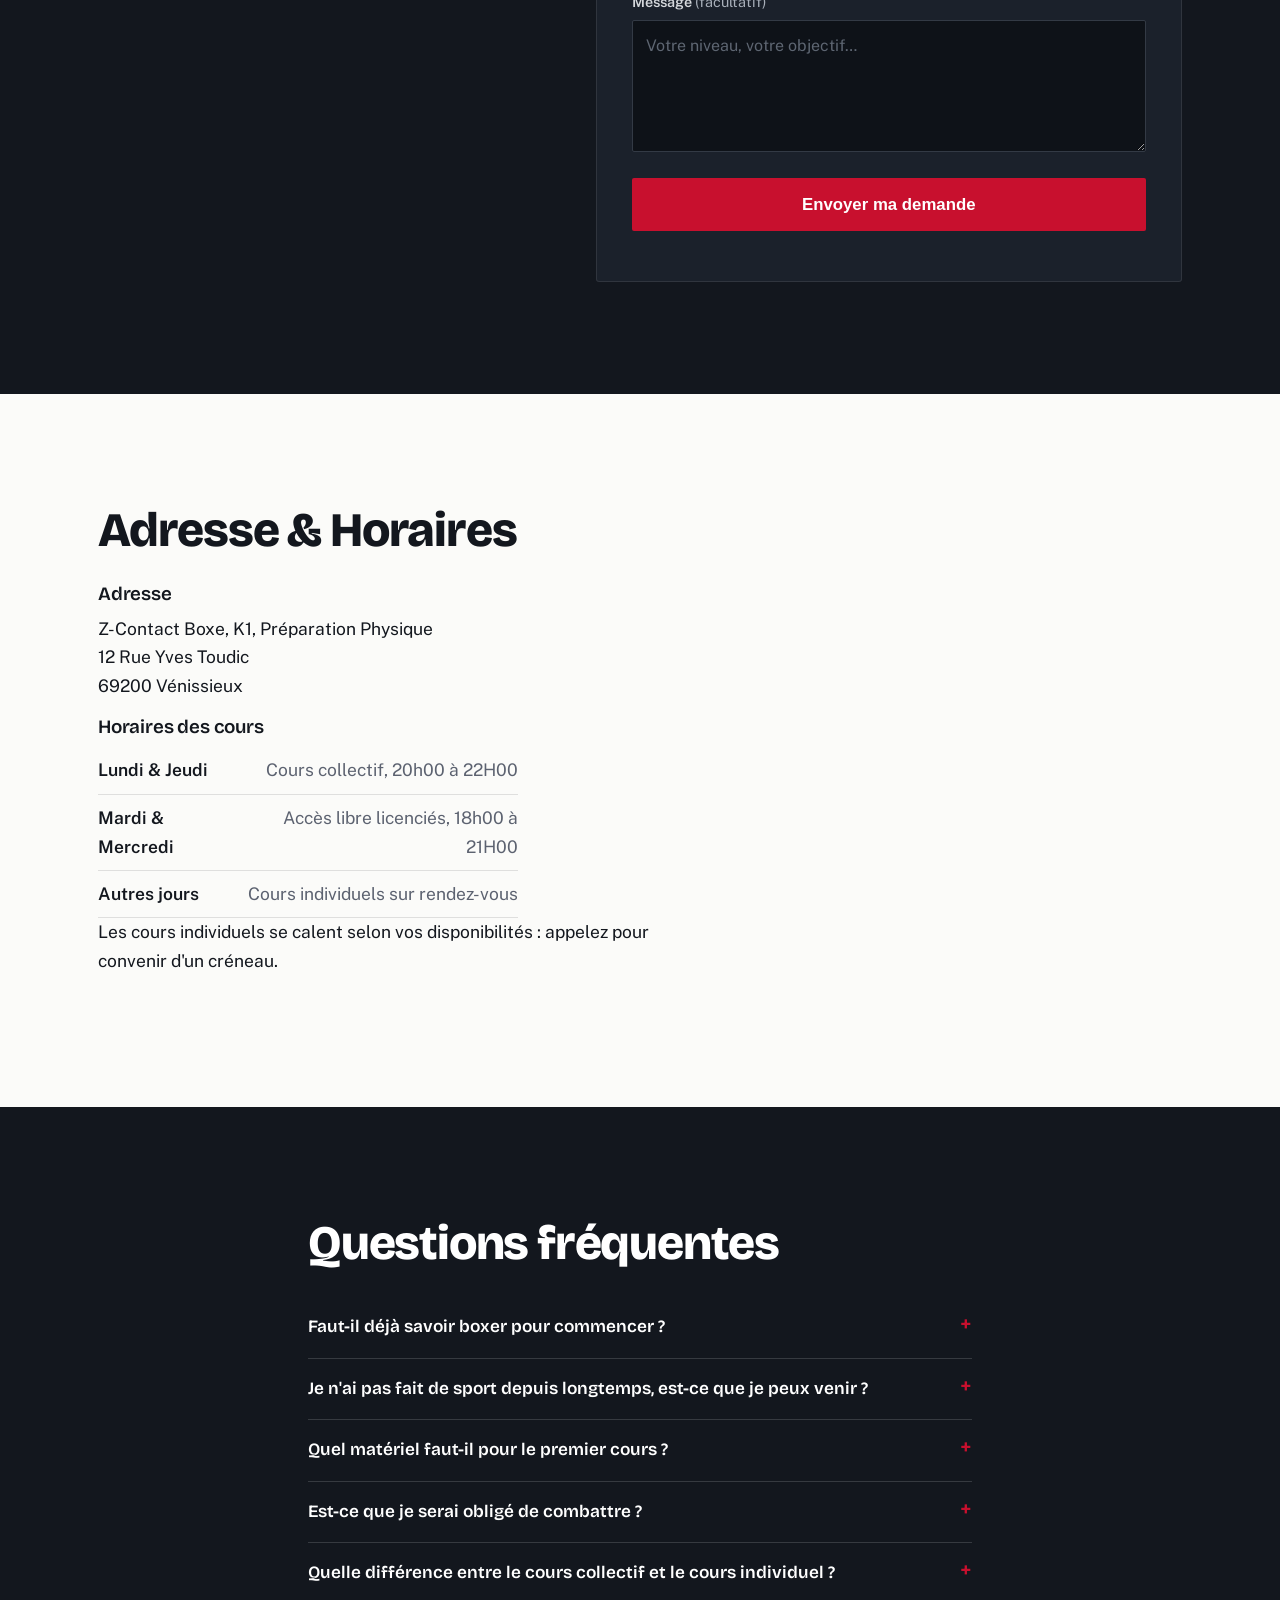
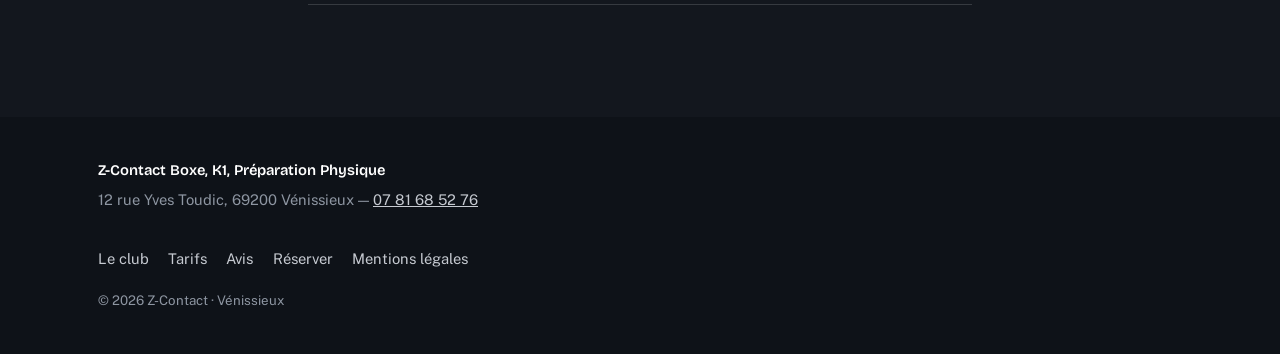
==== commit ae1230af: "Audit sécurité/production : passage Netlify → Vercel, mentions légales complètes - Retrait du lien F" ====
--- a/index.html
+++ b/index.html
@@ -6,7 +6,7 @@
 
 <title>Z-Contact Boxe — Kickboxing, K1 et préparation physique à Vénissieux</title>
 <meta name="description" content="Club de kickboxing et K1 à Vénissieux, 12 rue Yves Toudic. Cours collectifs le lundi et le jeudi, cours individuels, préparation physique et salle de musculation. Entraîneur ancien boxeur professionnel, + 30 ans d'expérience.">
-<link rel="canonical" href="https://www.z-contact-boxe.fr/">
+<link rel="canonical" href="https://z-contact-boxe-site.vercel.app/">
 <meta name="robots" content="index, follow, max-image-preview:large">
 <meta name="theme-color" content="#13171E">
 
@@ -15,8 +15,8 @@
 <meta property="og:site_name" content="Z-Contact Boxe, K1, Préparation Physique">
 <meta property="og:title" content="Z-Contact Boxe — Kickboxing, K1 et préparation physique à Vénissieux">
 <meta property="og:description" content="Cours collectifs lundi et jeudi, cours individuels et préparation physique à Vénissieux. Entraîneur ancien boxeur professionnel. Premier cours d'essai offert  (collectif).">
-<meta property="og:url" content="https://www.z-contact-boxe.fr/">
-<meta property="og:image" content="https://www.z-contact-boxe.fr/images/og-zcontact.jpg">
+<meta property="og:url" content="https://z-contact-boxe-site.vercel.app/">
+<meta property="og:image" content="https://z-contact-boxe-site.vercel.app/images/og-zcontact.jpg">
 <meta name="twitter:card" content="summary_large_image">
 
 <link rel="icon" href="images/favicon.ico" sizes="any">
@@ -35,12 +35,12 @@
 {
   "@context": "https://schema.org",
   "@type": "SportsActivityLocation",
-  "@id": "https://www.z-contact-boxe.fr/#club",
+  "@id": "https://z-contact-boxe-site.vercel.app/#club",
   "name": "Z-Contact Boxe, K1, Préparation Physique",
   "description": "Club de kickboxing et K1 à Vénissieux. Cours collectifs, cours individuels et préparation physique, encadrés par un ancien boxeur professionnel. Salle de musculation à l'étage.",
-  "url": "https://www.z-contact-boxe.fr/",
+  "url": "https://z-contact-boxe-site.vercel.app/",
   "telephone": "+33781685276",
-  "image": "https://www.z-contact-boxe.fr/images/salle-01.jpg",
+  "image": "https://z-contact-boxe-site.vercel.app/images/salle-01.jpg",
   "priceRange": "€",
   "currenciesAccepted": "EUR",
   "address": {
@@ -63,9 +63,6 @@
     { "@type": "City", "name": "Bron" },
     { "@type": "City", "name": "Corbas" }
   ],
-  "sameAs": [
-    "https://www.facebook.com/[page-du-club]"
-  ],
   "openingHoursSpecification": [
     { "@type": "OpeningHoursSpecification", "dayOfWeek": ["Monday","Thursday"], "opens": "20:00", "closes": "22:00" },
     { "@type": "OpeningHoursSpecification", "dayOfWeek": ["Tuesday","Wednesday"], "opens": "18:00", "closes": "21:00" }
@@ -147,7 +144,7 @@
       <span class="mark__txt">Z-Contact<em>Boxe · K1 · Préparation physique</em></span>
     </a>
 
-    <button class="burger" id="burger" aria-expanded="false" aria-controls="nav">
+    <button class="burger" id="burger" type="button" aria-expanded="false" aria-controls="nav">
       <span></span><span></span><span></span>
       <span class="sr">Ouvrir le menu</span>
     </button>
@@ -157,7 +154,7 @@
       <a href="#cours">Les cours</a>
       <a href="#tarifs">Tarifs</a>
       <a href="#avis">Avis</a>
-      <a href="#infos">Adresse & Horaires</a>
+      <a href="#infos">Adresse &amp; Horaires</a>
       <a class="nav__cta" href="#reserver">Réserver</a>
     </nav>
   </div>
@@ -203,7 +200,7 @@
       <li><strong>+ 30 ans</strong><span>d'expérience du ring</span></li>
       <li><strong>Lundi &amp; Jeudi</strong><span>cours collectifs</span></li>
       <li><strong>Tout le monde</strong><span>est accueilli, sans niveau requis</span></li>
-      <li><strong>Accès libre licenciés</strong><span>Accès a la salle (Mardi & Mercredi)</span></li>
+      <li><strong>Accès libre licenciés</strong><span>Accès a la salle (Mardi &amp; Mercredi)</span></li>
       <li><strong>Musculation</strong><span>à l'étage, accès inclus</span></li>
     </ul>
   </section>
@@ -298,7 +295,7 @@
       <div class="tarifs">
         <div class="ligne">
           <div class="ligne__nom">
-            <h3>Abonnement annuel — cours collectifs & accès libre</h3>
+            <h3>Abonnement annuel — cours collectifs &amp; accès libre</h3>
             <p>Les cours collectifs du lundi et du jeudi, préparation physique comprise, et l'accès libre à la salle (mardi et mercredi).</p>
           </div>
           <p class="ligne__prix">450 €<span>/ an</span></p>
@@ -339,17 +336,17 @@
 
       <div class="avis">
         <article>
-          <span class="etoiles" aria-label="Note de 5 sur 5 étoiles">★★★★★</span>
+          <span class="etoiles" role="img" aria-label="Note de 5 sur 5 étoiles">★★★★★</span>
           <blockquote>Super club de K1. En petit groupe avec un super coach. Un vrai passionné. C'est ma première expérience en boxe et je suis vraiment ravie de m'être inscrite dans ce club.</blockquote>
           <footer><strong>Clémence Marcel</strong> — avis Google</footer>
         </article>
         <article>
-          <span class="etoiles" aria-label="Note de 5 sur 5 étoiles">★★★★★</span>
+          <span class="etoiles" role="img" aria-label="Note de 5 sur 5 étoiles">★★★★★</span>
           <blockquote>Je viens d'inscrire mon enfant Nahil 9 ans. Salle de boxe sérieuse avec un coach très attentif et professionnel. Je recommande fortement cet endroit, où l'on ressent de vraies valeurs : travail, respect, humilité, générosité.</blockquote>
           <footer><strong>Bibi</strong> — avis Google</footer>
         </article>
         <article>
-          <span class="etoiles" aria-label="Note de 5 sur 5 étoiles">★★★★★</span>
+          <span class="etoiles" role="img" aria-label="Note de 5 sur 5 étoiles">★★★★★</span>
           <blockquote>Meilleure salle de kick K1 !!</blockquote>
           <footer><strong>Kowalski Thomas</strong> — avis Google</footer>
         </article>
@@ -384,7 +381,7 @@
       </div>
 
       <form class="form" id="form-reservation"
-            action="https://formsubmit.co/contact@z-contact-boxe.fr" method="POST" novalidate>
+            action="https://formsubmit.co/z.contact.boxing@gmail.com" method="POST" novalidate>
         <input type="hidden" name="_subject" value="Nouvelle demande de cours — site Z-Contact">
         <input type="hidden" name="_captcha" value="false">
         <input type="hidden" name="_template" value="table">
@@ -442,7 +439,7 @@
   <section class="sec sec--clair" id="infos">
     <div class="wrap grid-2">
       <div>
-        <h2>Adresse & Horaires</h2>
+        <h2>Adresse &amp; Horaires</h2>
 
         <h3>Adresse</h3>
         <address>
@@ -455,8 +452,8 @@
         <table class="horaires">
           <caption class="sr">Horaires des cours par jour</caption>
           <tbody>
-            <tr><th scope="row">Lundi & Jeudi</th><td>Cours collectif, 20h00 à 22H00</td></tr>
-            <tr><th scope="row">Mardi & Mercredi</th><td>Accès libre licenciés, 18h00 à 21H00</td></tr>
+            <tr><th scope="row">Lundi &amp; Jeudi</th><td>Cours collectif, 20h00 à 22H00</td></tr>
+            <tr><th scope="row">Mardi &amp; Mercredi</th><td>Accès libre licenciés, 18h00 à 21H00</td></tr>
             <tr><th scope="row">Autres jours</th><td>Cours individuels sur rendez-vous</td></tr>
           </tbody>
         </table>
@@ -466,7 +463,7 @@
       <div class="carte">
         <iframe title="Localisation du club Z-Contact, 12 rue Yves Toudic à Vénissieux"
                 src="https://www.google.com/maps?q=12+rue+Yves+Toudic+69200+V%C3%A9nissieux&output=embed"
-                width="600" height="450" loading="lazy" style="border:0"
+                width="600" height="450" loading="lazy"
                 referrerpolicy="no-referrer-when-downgrade"></iframe>
       </div>
     </div>
@@ -511,7 +508,6 @@
       <a href="#tarifs">Tarifs</a>
       <a href="#avis">Avis</a>
       <a href="#reserver">Réserver</a>
-      <a href="https://www.facebook.com/[page-du-club]" target="_blank" rel="noopener">Facebook</a>
       <a href="mentions-legales.html">Mentions légales</a>
     </nav>
     <p class="pied__copy">© <span id="annee">2026</span> Z-Contact · Vénissieux</p>
--- a/css/style.css
+++ b/css/style.css
@@ -11,7 +11,7 @@
   --blanc:     #FBFBF9;
   --rouge:     #C8102E;
   --laiton:    #C79A2E;
-  --gris:      #6E7480;
+  --gris:      #5C6270;
 
   --max: 1180px;
   --pad: clamp(1.15rem, 5vw, 3rem);
@@ -190,7 +190,7 @@
 .champ{ margin-bottom:1.1rem; }
 .champ-duo{ display:grid; grid-template-columns:1fr 1fr; gap:1rem; }
 .form label{ display:block; font-size:.9rem; font-weight:600; color:#D5D8DC; margin-bottom:.4rem; }
-.opt{ font-weight:400; color:#7E8794; }
+.opt{ font-weight:400; color:#A9B0BA; }
 .form input, .form select, .form textarea{
   width:100%; font:inherit; font-size:1rem; color:var(--blanc);
   background:#0E1218; border:1px solid #333A45; border-radius:2px; padding:.75rem .85rem;
@@ -211,7 +211,7 @@
 .horaires th, .horaires td{ text-align:left; padding:.55rem 0; border-bottom:1px solid rgba(19,23,30,.12); font-weight:400; }
 .horaires th{ font-weight:600; }
 .horaires td{ text-align:right; color:var(--gris); }
-.carte iframe{ width:100%; height:min(430px,60vh); border-radius:2px; }
+.carte iframe{ width:100%; height:min(430px,60vh); border-radius:2px; border:0; }
 
 /* ---------------- FAQ ---------------- */
 details{ border-bottom:1px solid rgba(255,255,255,.15); padding:1rem 0; }
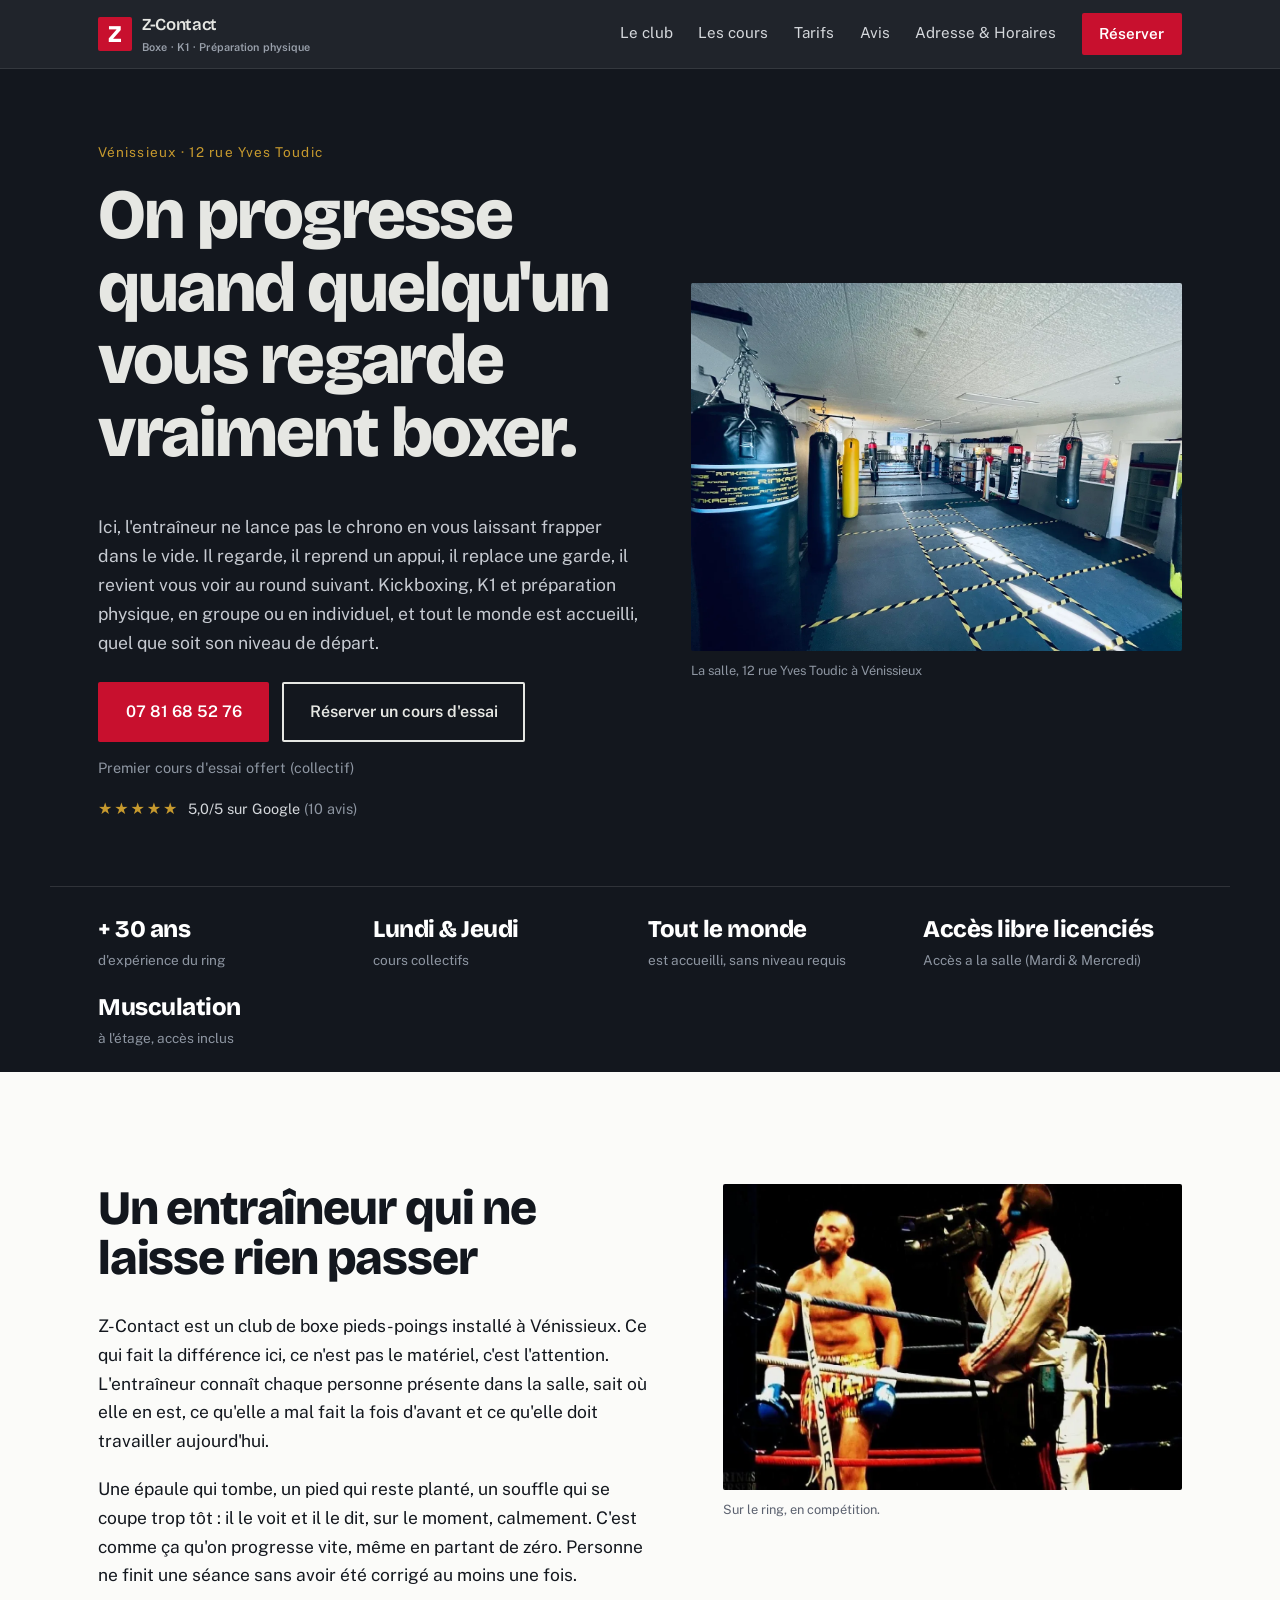
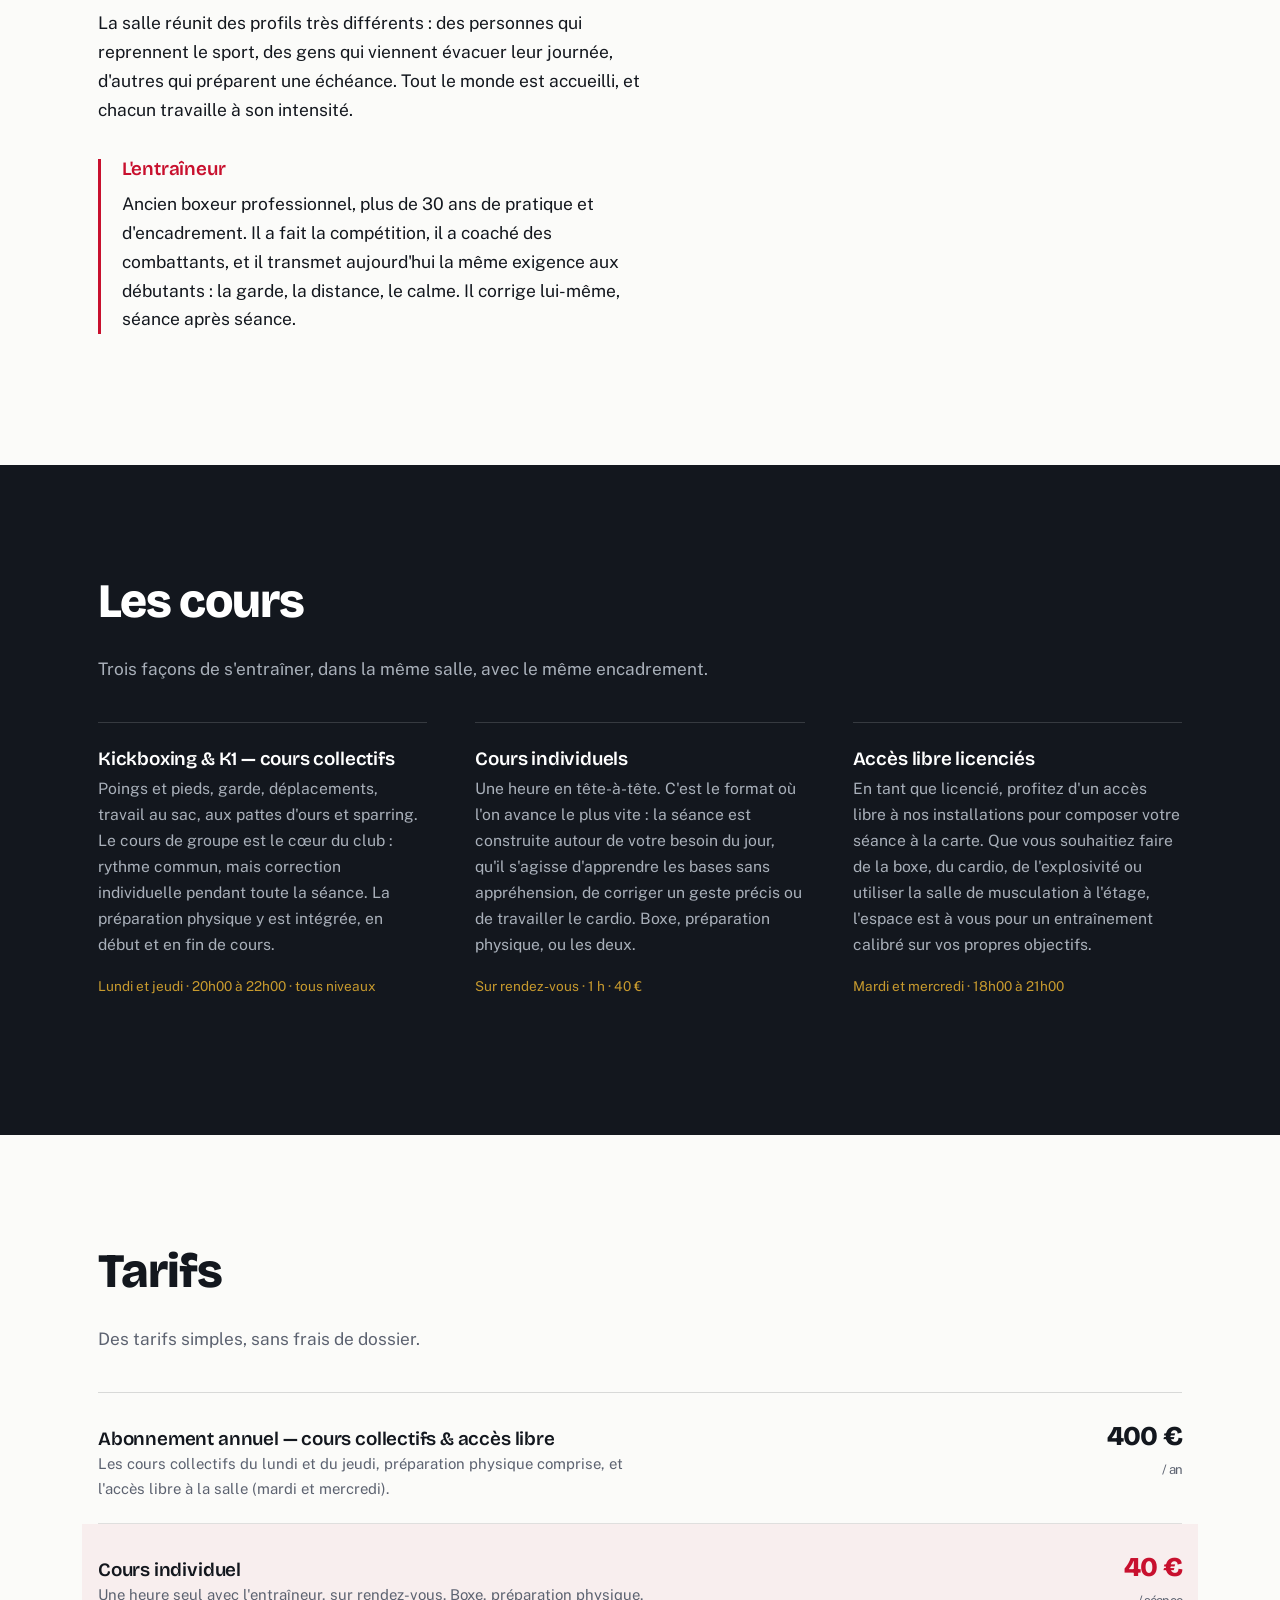
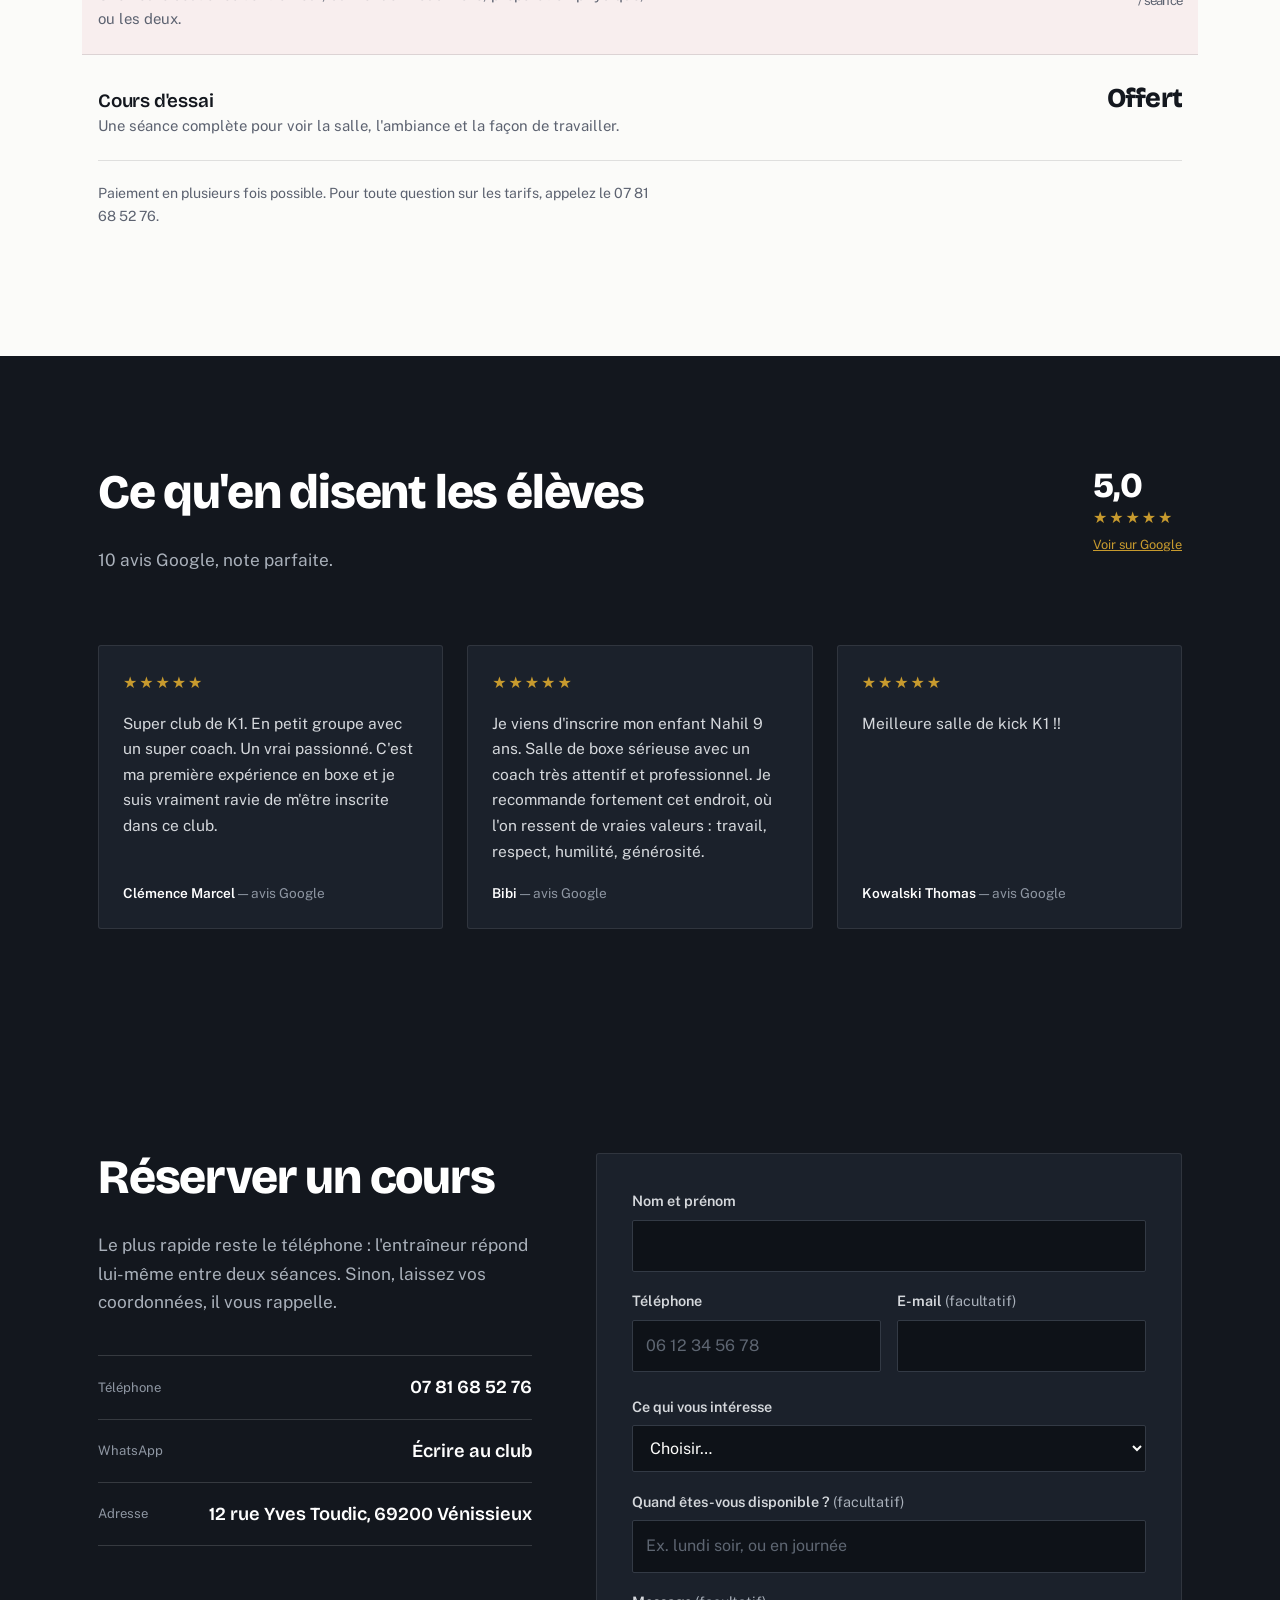
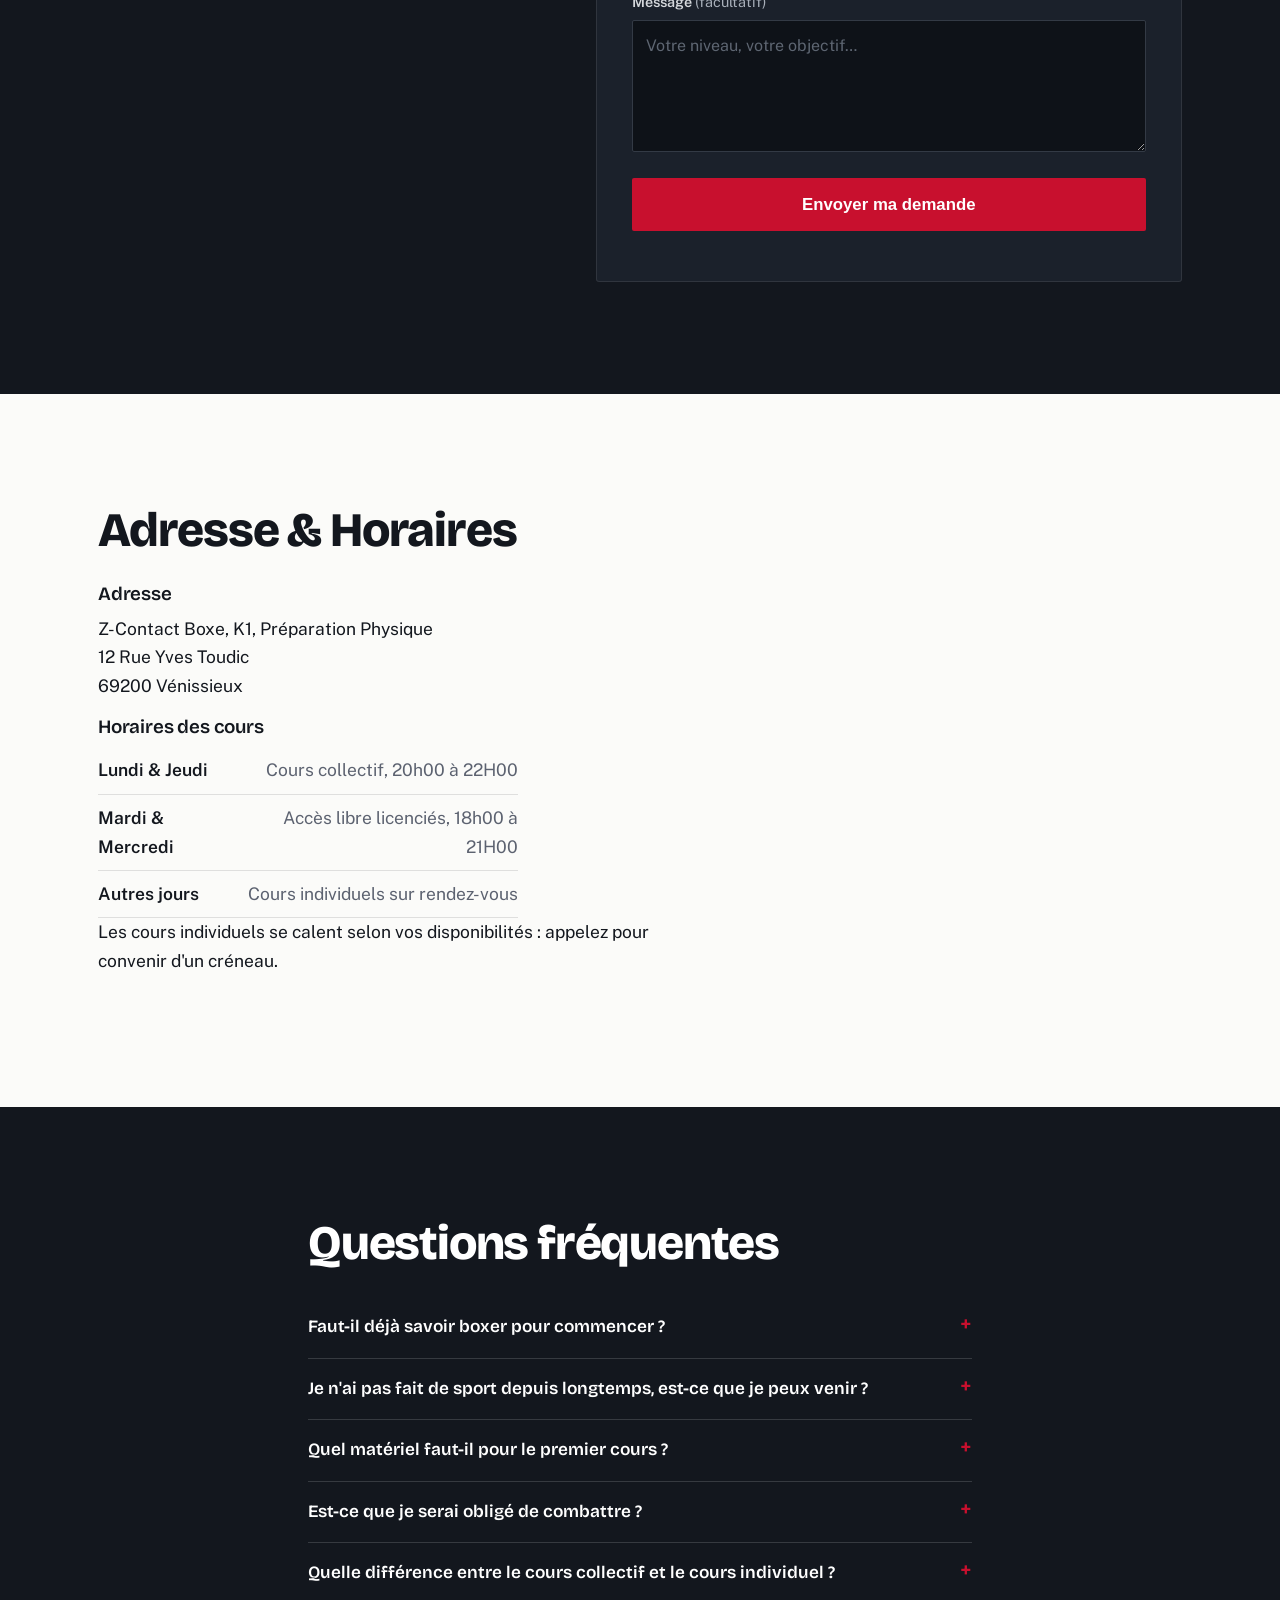
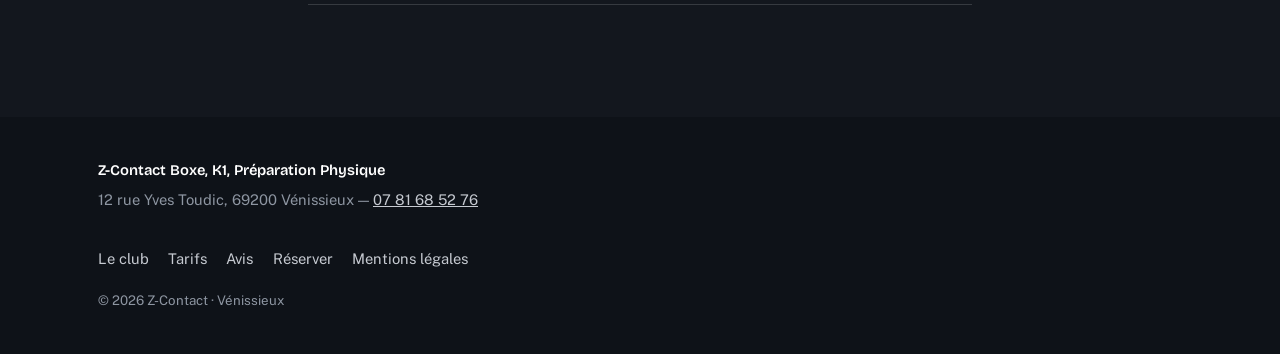
==== commit 37c70f89: "Prix annuel 450 € -> 400 €, ajout .gitignore - Tarif de l'abonnement annuel mis à jour (visible + JS" ====
--- a/index.html
+++ b/index.html
@@ -71,7 +71,7 @@
     "@type": "OfferCatalog",
     "name": "Cours et tarifs",
     "itemListElement": [
-      { "@type": "Offer", "name": "Cours collectifs — abonnement annuel", "price": "450", "priceCurrency": "EUR" },
+      { "@type": "Offer", "name": "Cours collectifs — abonnement annuel", "price": "400", "priceCurrency": "EUR" },
       { "@type": "Offer", "name": "Cours individuel", "price": "40", "priceCurrency": "EUR" }
     ]
   },
@@ -298,7 +298,7 @@
             <h3>Abonnement annuel — cours collectifs &amp; accès libre</h3>
             <p>Les cours collectifs du lundi et du jeudi, préparation physique comprise, et l'accès libre à la salle (mardi et mercredi).</p>
           </div>
-          <p class="ligne__prix">450 €<span>/ an</span></p>
+          <p class="ligne__prix">400 €<span>/ an</span></p>
         </div>
         <div class="ligne ligne--phare">
           <div class="ligne__nom">
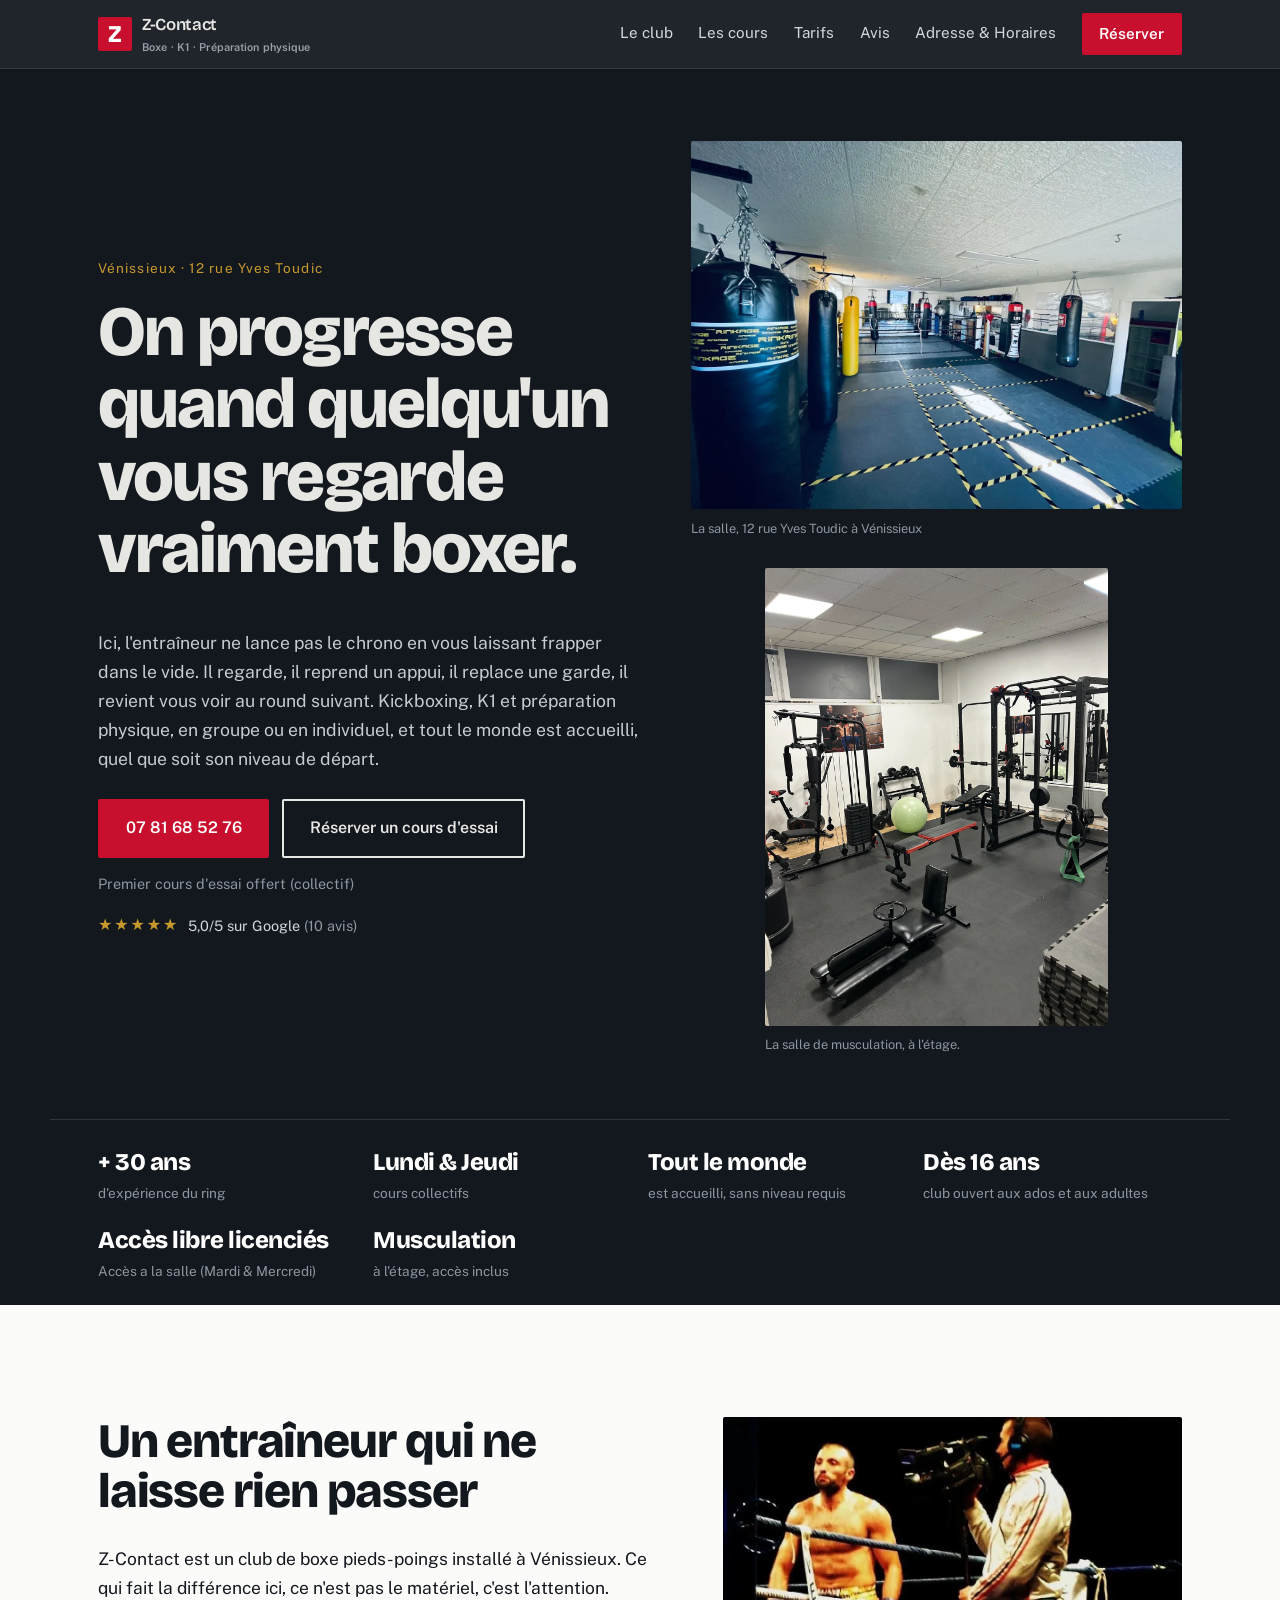
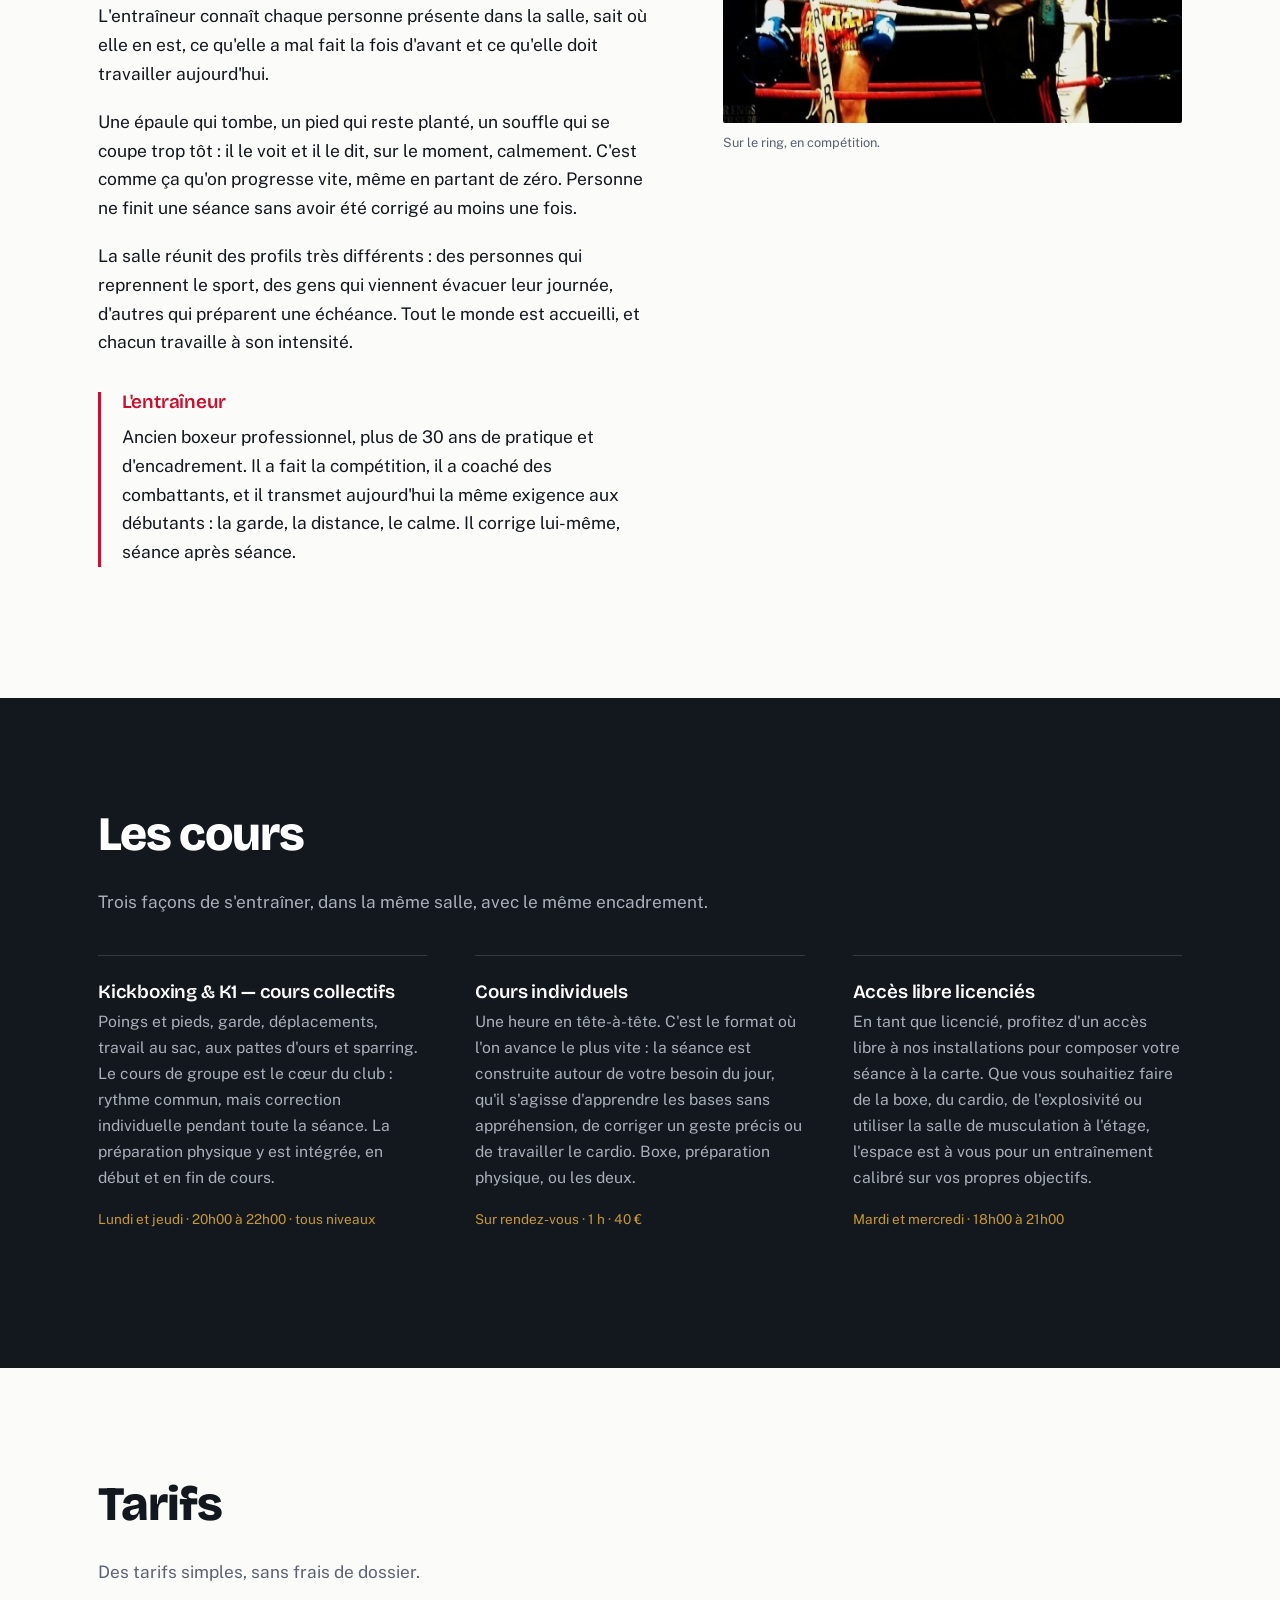
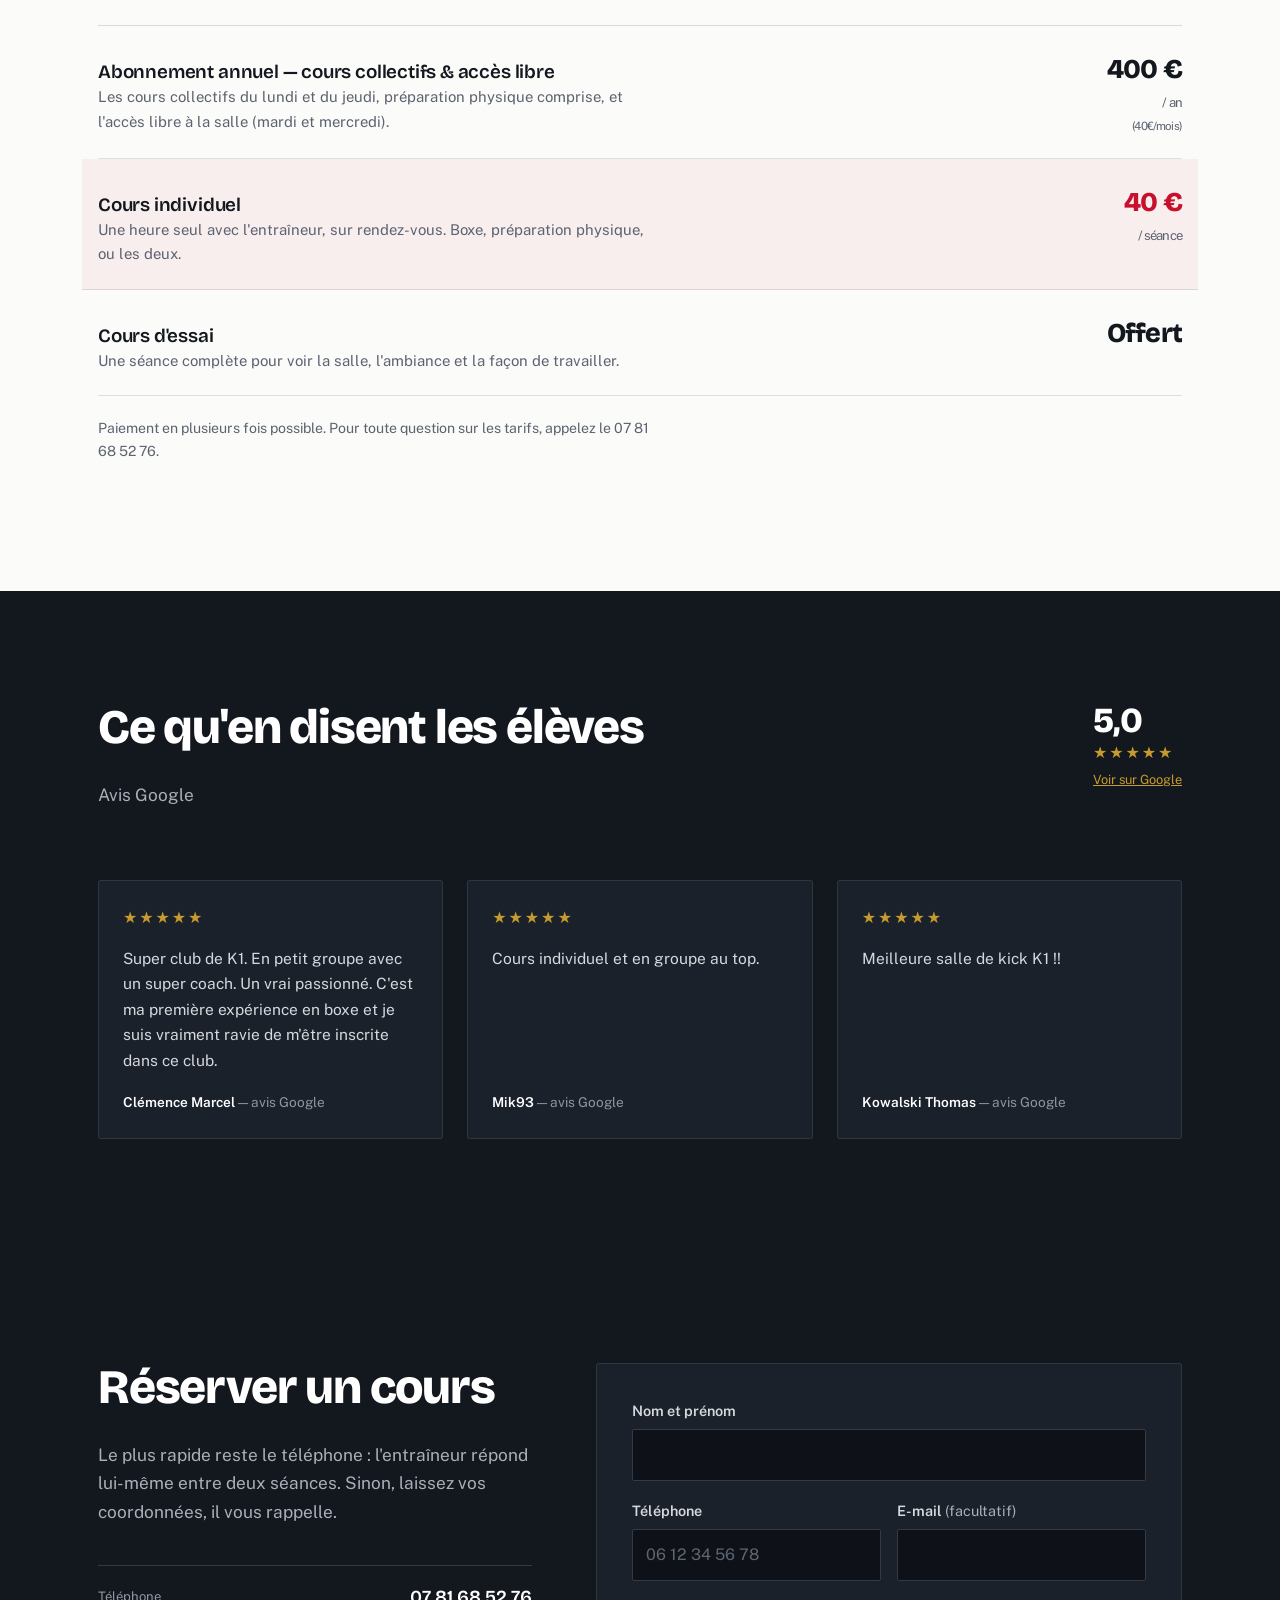
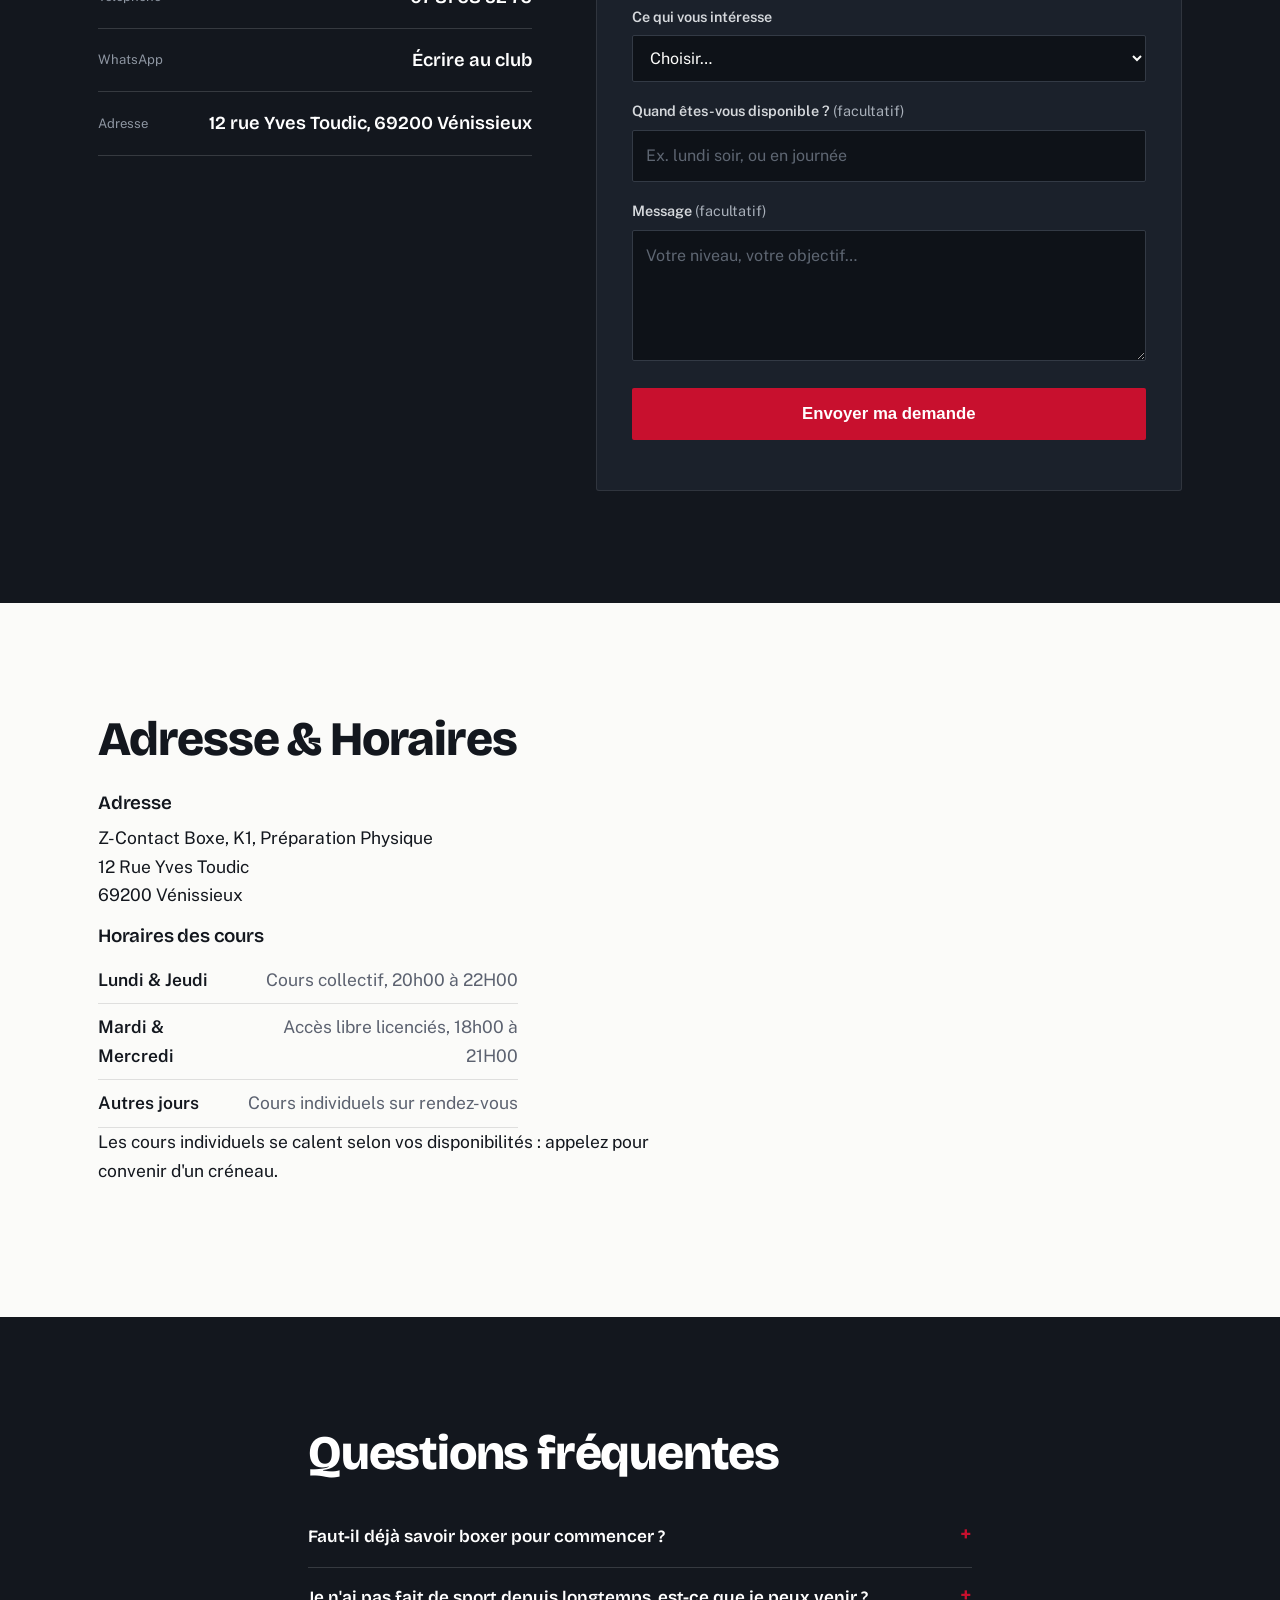
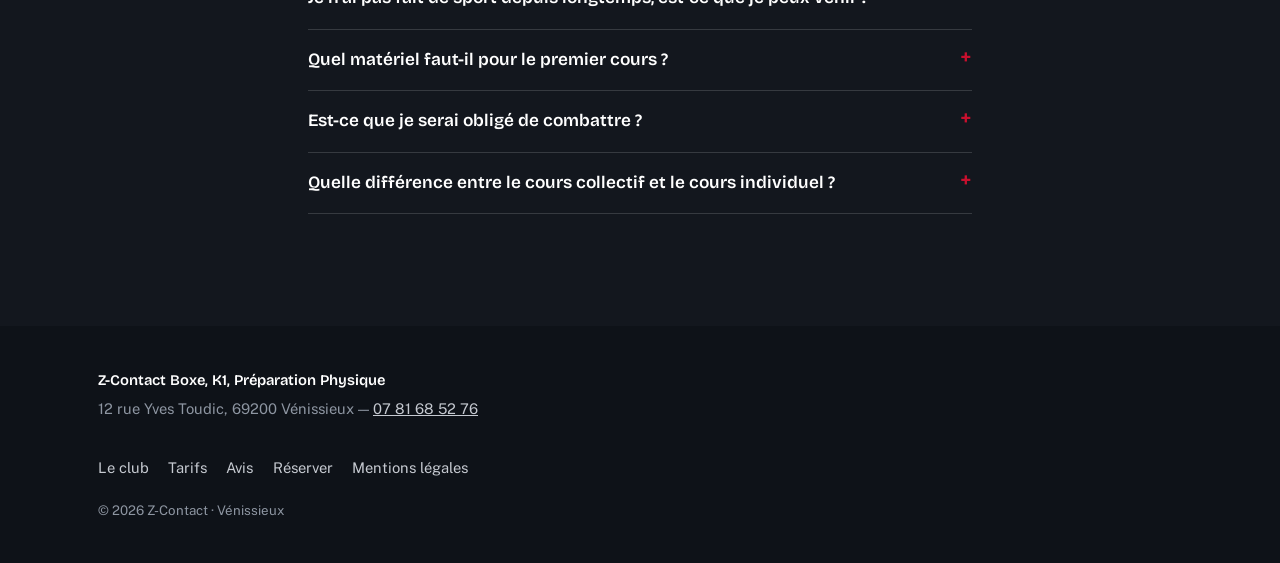
==== commit e37b1131: "Prix mensualisé, mention 16 ans, avis mis à jour, photo musculation - "400 €/an" accompagné de "(40€" ====
--- a/index.html
+++ b/index.html
@@ -90,9 +90,9 @@
     },
     {
       "@type": "Review",
-      "author": { "@type": "Person", "name": "Bibi" },
+      "author": { "@type": "Person", "name": "Mik93" },
       "reviewRating": { "@type": "Rating", "ratingValue": "5", "bestRating": "5" },
-      "reviewBody": "Je viens d'inscrire mon enfant Nahil 9 ans. Salle de boxe sérieuse avec un coach très attentif et professionnel. Je recommande fortement cet endroit, où l'on ressent de vraies valeurs : travail, respect, humilité, générosité."
+      "reviewBody": "Cours individuel et en groupe au top."
     },
     {
       "@type": "Review",
@@ -185,21 +185,34 @@
         </a>
       </div>
 
-      <figure class="hero__img">
-        <picture>
-          <source srcset="images/salle-01.webp" type="image/webp">
-          <img src="images/salle-01.jpg"
-               alt="La salle Z-Contact à Vénissieux : sacs de frappe, tatamis et ring"
-               width="1360" height="1020" fetchpriority="high">
-        </picture>
-        <figcaption>La salle, 12 rue Yves Toudic à Vénissieux</figcaption>
-      </figure>
+      <div class="photo-stack">
+        <figure class="hero__img">
+          <picture>
+            <source srcset="images/salle-01.webp" type="image/webp">
+            <img src="images/salle-01.jpg"
+                 alt="La salle Z-Contact à Vénissieux : sacs de frappe, tatamis et ring"
+                 width="1360" height="1020" fetchpriority="high">
+          </picture>
+          <figcaption>La salle, 12 rue Yves Toudic à Vénissieux</figcaption>
+        </figure>
+
+        <figure class="hero__img hero__img--vertical">
+          <picture>
+            <source srcset="images/musculation.webp" type="image/webp">
+            <img src="images/musculation.jpg"
+                 alt="La salle de musculation de Z-Contact, à l'étage"
+                 width="1200" height="1600" loading="lazy">
+          </picture>
+          <figcaption>La salle de musculation, à l'étage.</figcaption>
+        </figure>
+      </div>
     </div>
 
     <ul class="bandeau">
       <li><strong>+ 30 ans</strong><span>d'expérience du ring</span></li>
       <li><strong>Lundi &amp; Jeudi</strong><span>cours collectifs</span></li>
       <li><strong>Tout le monde</strong><span>est accueilli, sans niveau requis</span></li>
+      <li><strong>Dès 16 ans</strong><span>club ouvert aux ados et aux adultes</span></li>
       <li><strong>Accès libre licenciés</strong><span>Accès a la salle (Mardi &amp; Mercredi)</span></li>
       <li><strong>Musculation</strong><span>à l'étage, accès inclus</span></li>
     </ul>
@@ -298,7 +311,7 @@
             <h3>Abonnement annuel — cours collectifs &amp; accès libre</h3>
             <p>Les cours collectifs du lundi et du jeudi, préparation physique comprise, et l'accès libre à la salle (mardi et mercredi).</p>
           </div>
-          <p class="ligne__prix">400 €<span>/ an</span></p>
+          <p class="ligne__prix">400 €<span>/ an</span><span class="ligne__mensuel">(40€/mois)</span></p>
         </div>
         <div class="ligne ligne--phare">
           <div class="ligne__nom">
@@ -325,7 +338,7 @@
       <div class="avis-entete">
         <div>
           <h2>Ce qu'en disent les élèves</h2>
-          <p class="sec__lede">10 avis Google, note parfaite.</p>
+          <p class="sec__lede">Avis Google</p>
         </div>
         <a class="avis-note" href="https://www.google.com/maps/search/?api=1&amp;query=Z-Contact+Boxe+K1+Pr%C3%A9paration+Physique+12+rue+Yves+Toudic+V%C3%A9nissieux" target="_blank" rel="noopener">
           <span class="avis-note__chiffre">5,0</span>
@@ -342,8 +355,8 @@
         </article>
         <article>
           <span class="etoiles" role="img" aria-label="Note de 5 sur 5 étoiles">★★★★★</span>
-          <blockquote>Je viens d'inscrire mon enfant Nahil 9 ans. Salle de boxe sérieuse avec un coach très attentif et professionnel. Je recommande fortement cet endroit, où l'on ressent de vraies valeurs : travail, respect, humilité, générosité.</blockquote>
-          <footer><strong>Bibi</strong> — avis Google</footer>
+          <blockquote>Cours individuel et en groupe au top.</blockquote>
+          <footer><strong>Mik93</strong> — avis Google</footer>
         </article>
         <article>
           <span class="etoiles" role="img" aria-label="Note de 5 sur 5 étoiles">★★★★★</span>
--- a/css/style.css
+++ b/css/style.css
@@ -100,8 +100,11 @@
 .hero h1{ text-wrap:balance; }
 .hero__lede{ font-size:1.1rem; color:#C6CAD1; }
 .hero__note{ font-size:.9rem; color:#8E96A2; margin:0; }
+.photo-stack{ display:flex; flex-direction:column; gap:1.8rem; }
 .hero__img{ margin:0; position:relative; }
 .hero__img img{ width:100%; aspect-ratio:4/3; border-radius:2px; }
+.hero__img--vertical{ width:70%; margin-inline:auto; }
+.hero__img--vertical img{ aspect-ratio:3/4; object-position:center top; }
 .hero__img figcaption{ font-size:.8rem; color:#8E96A2; margin-top:.55rem; }
 
 .etoiles{ color:var(--laiton); letter-spacing:.12em; font-size:1rem; }
@@ -135,6 +138,7 @@
 .coach h3{ color:var(--rouge); }
 .portrait{ margin:0; }
 .portrait img{ width:100%; aspect-ratio:3/2; object-position:center 30%; border-radius:2px; }
+.portrait--vertical img{ aspect-ratio:3/4; object-position:center top; }
 .portrait figcaption{ font-size:.8rem; color:var(--gris); margin-top:.55rem; }
 
 /* ---------------- Cours ---------------- */
@@ -157,6 +161,7 @@
   margin:0; white-space:nowrap; flex-shrink:0;
 }
 .ligne__prix span{ font-family:var(--t-texte); font-weight:400; font-size:.82rem; color:var(--gris); display:block; text-align:right; }
+.ligne__prix .ligne__mensuel{ font-size:.72rem; margin-top:.2rem; }
 .ligne--phare{ background:rgba(200,16,46,.05); padding-inline:1rem; margin-inline:-1rem; }
 .ligne--phare .ligne__prix{ color:var(--rouge); }
 .tarifs__note{ font-size:.88rem; color:var(--gris); margin-top:1.3rem; }
@@ -244,7 +249,7 @@
    ========================================================= */
 @media (max-width:900px){
   .hero__in, .grid-2, .grid-2--form{ grid-template-columns:1fr; }
-  .hero__img{ order:-1; }
+  .photo-stack{ order:-1; }
   .hero__img img{ aspect-ratio:16/10; }
   .portrait img{ aspect-ratio:16/10; }
   .bandeau{ grid-template-columns:1fr 1fr; }
@@ -266,6 +271,7 @@
 
   .ligne{ flex-direction:column; align-items:flex-start; gap:.4rem; }
   .ligne__prix span{ display:inline; text-align:left; }
+  .ligne__prix .ligne__mensuel{ display:block; }
   .champ-duo{ grid-template-columns:1fr; gap:0; }
   .mark__txt em{ display:none; }
 
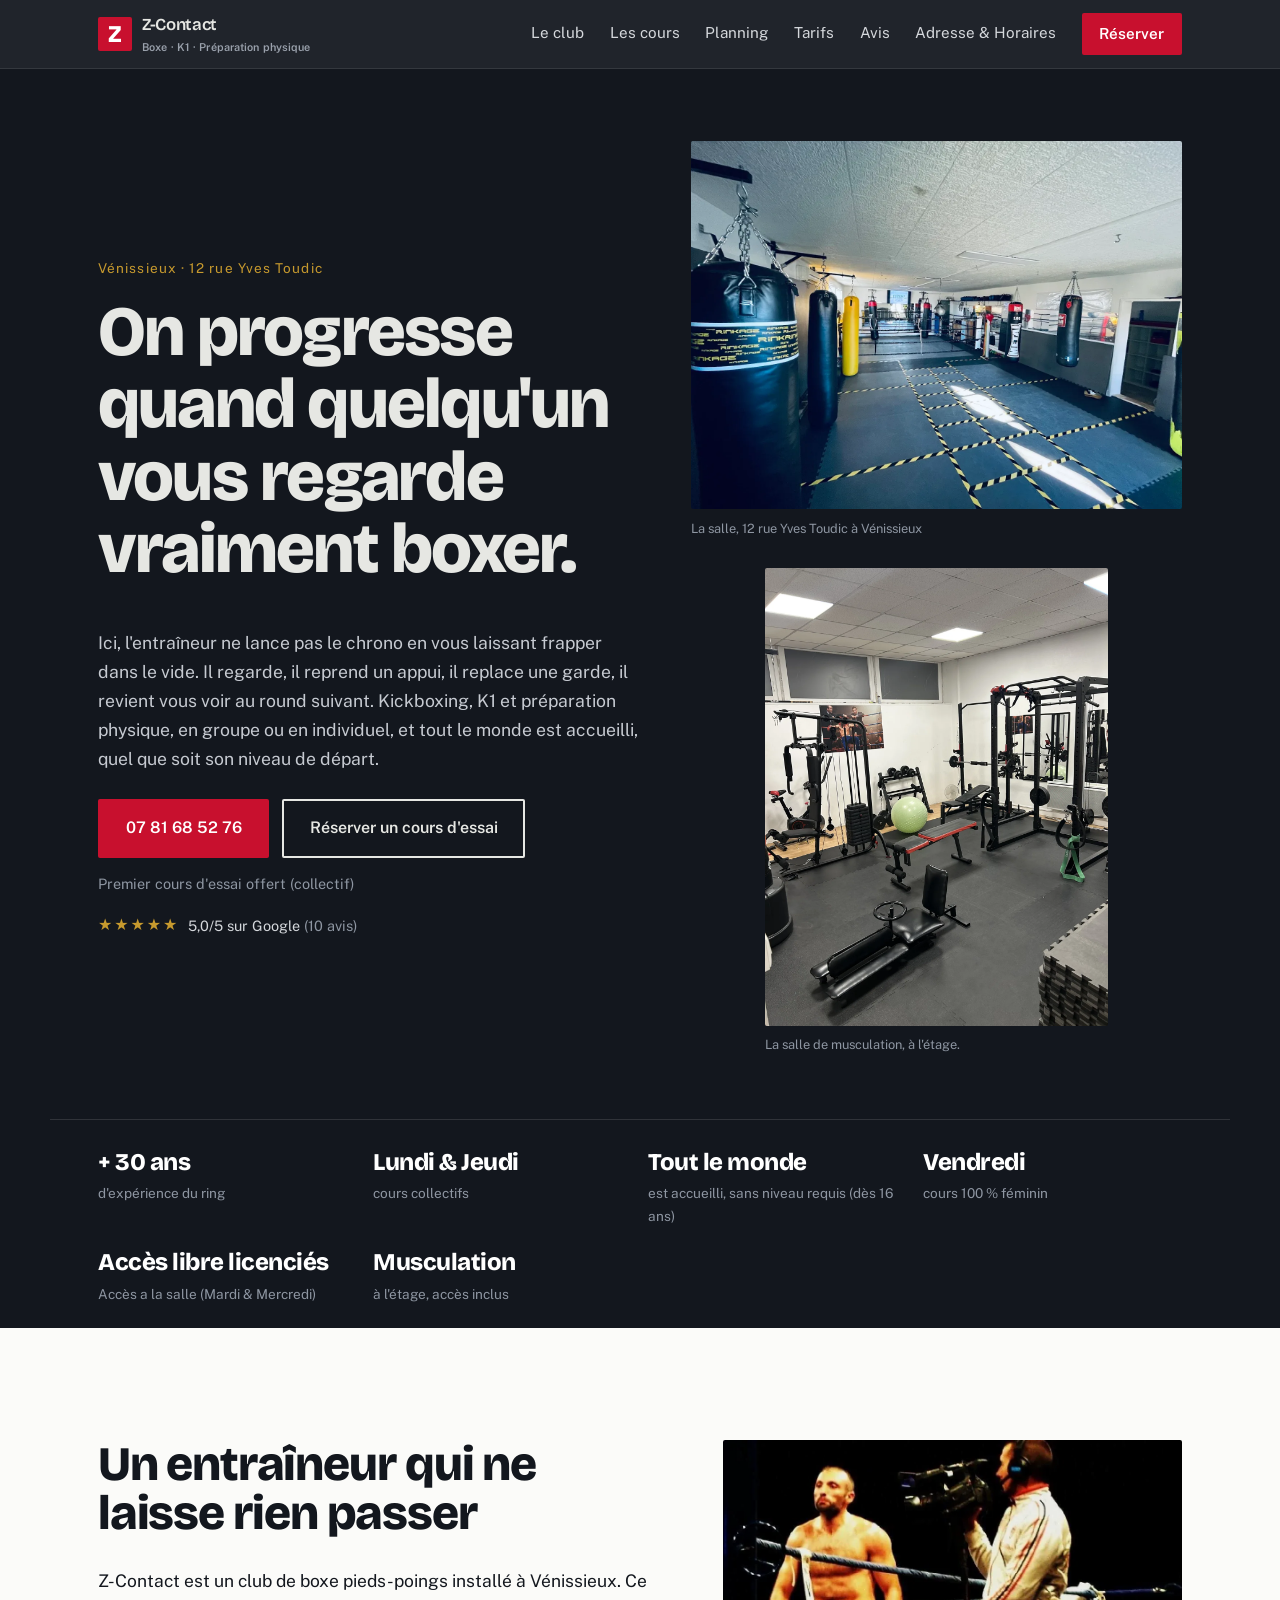
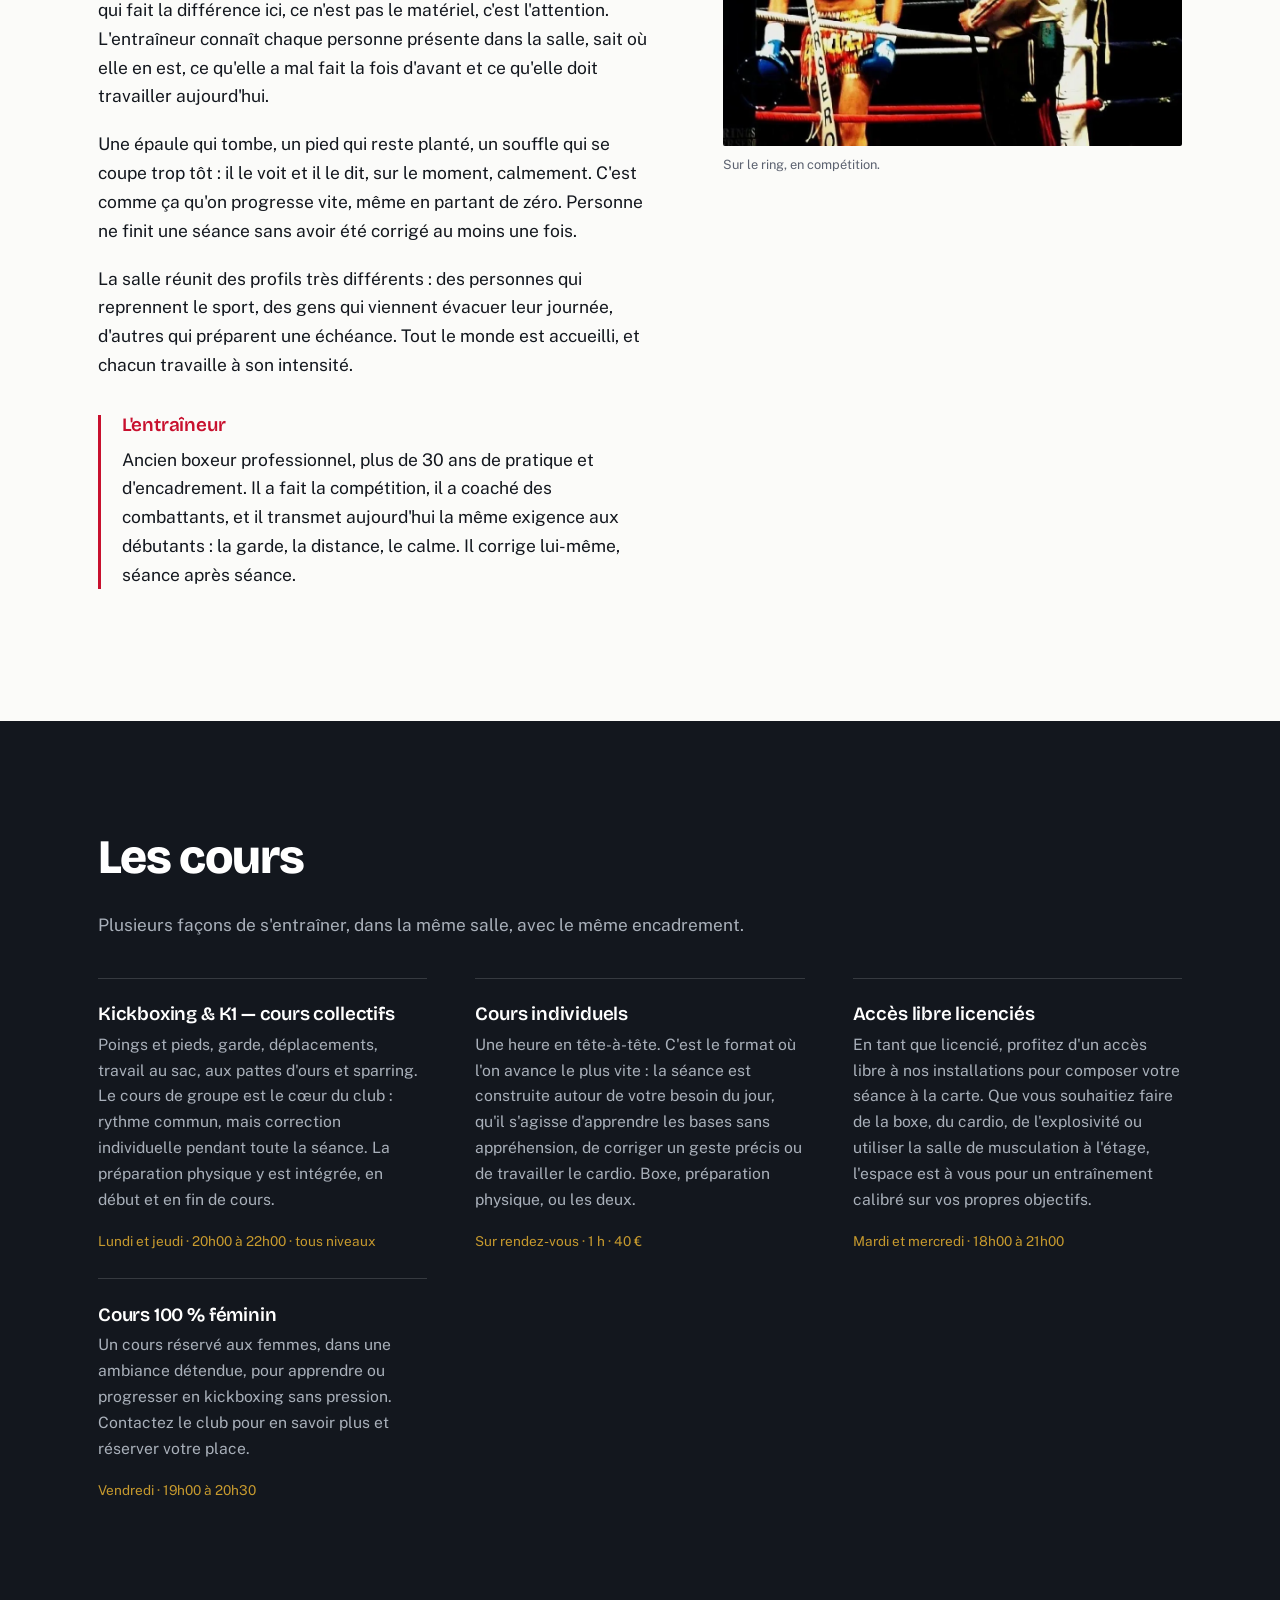
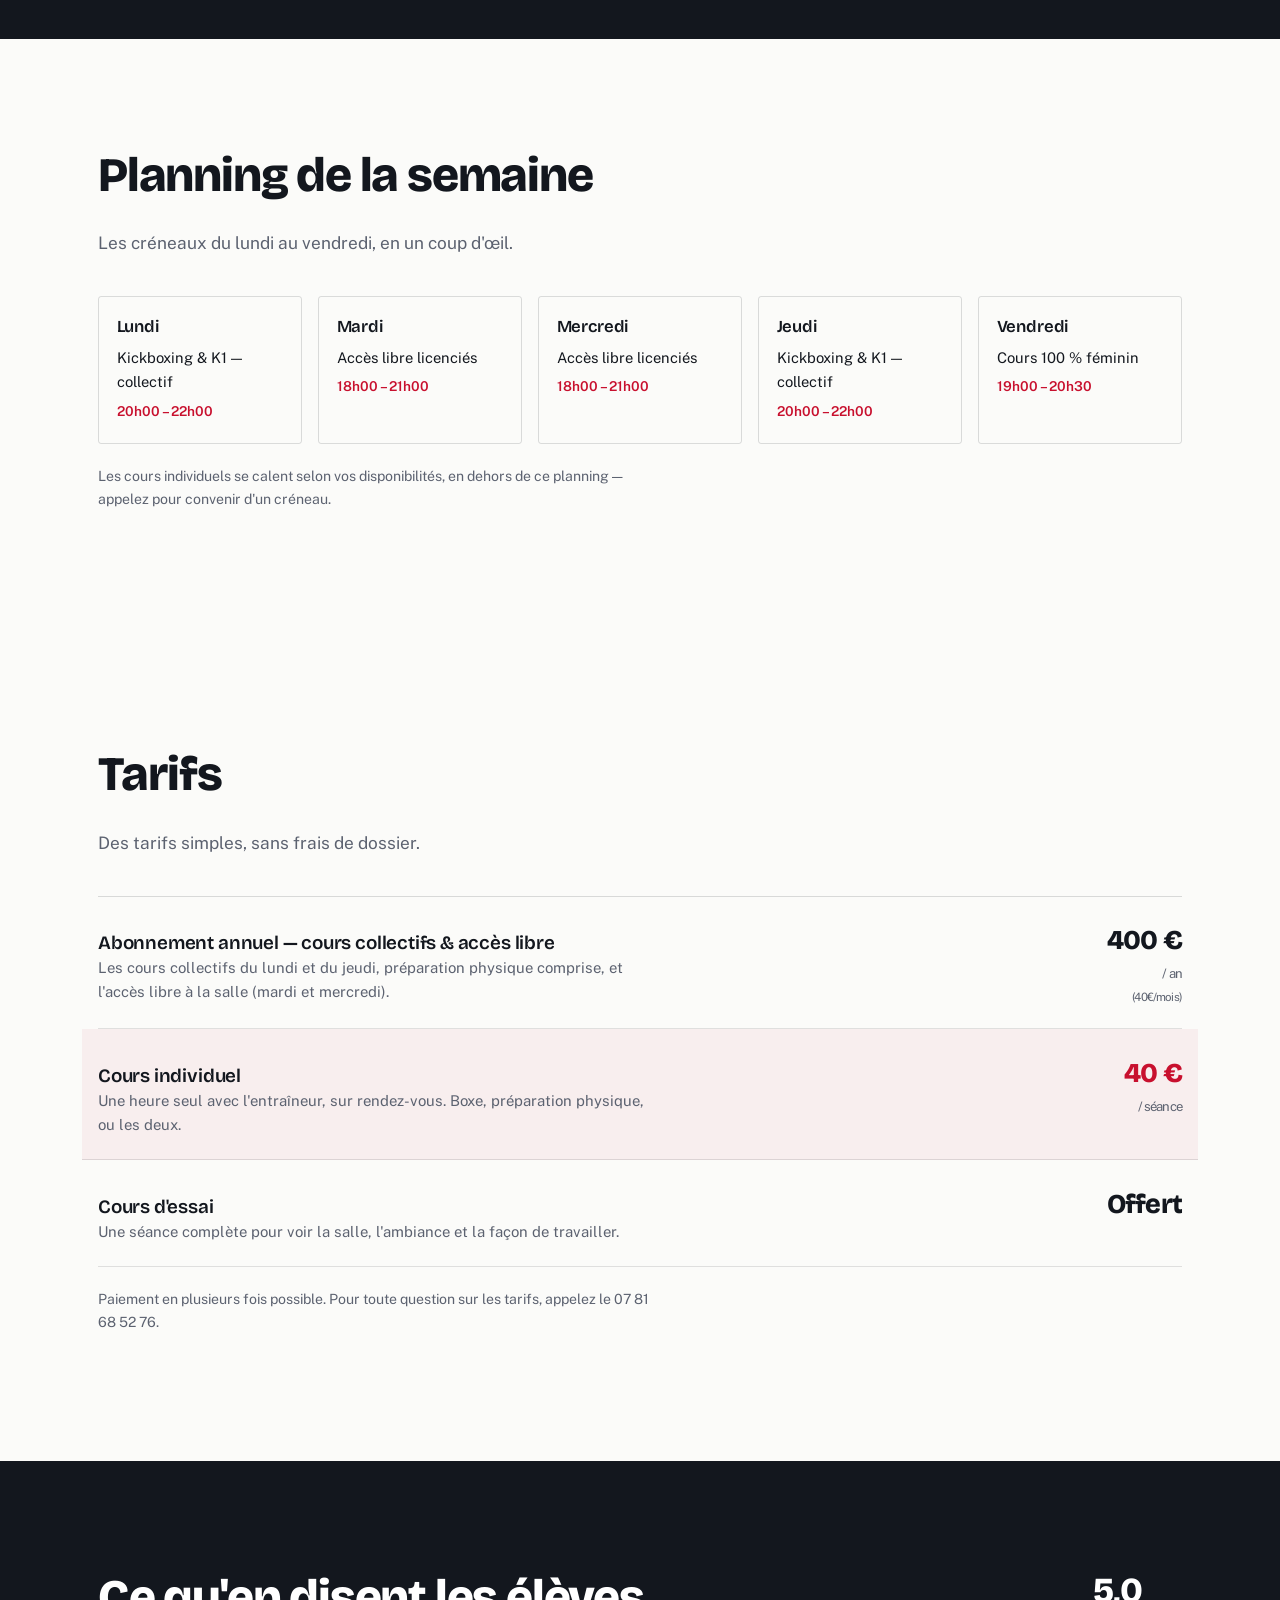
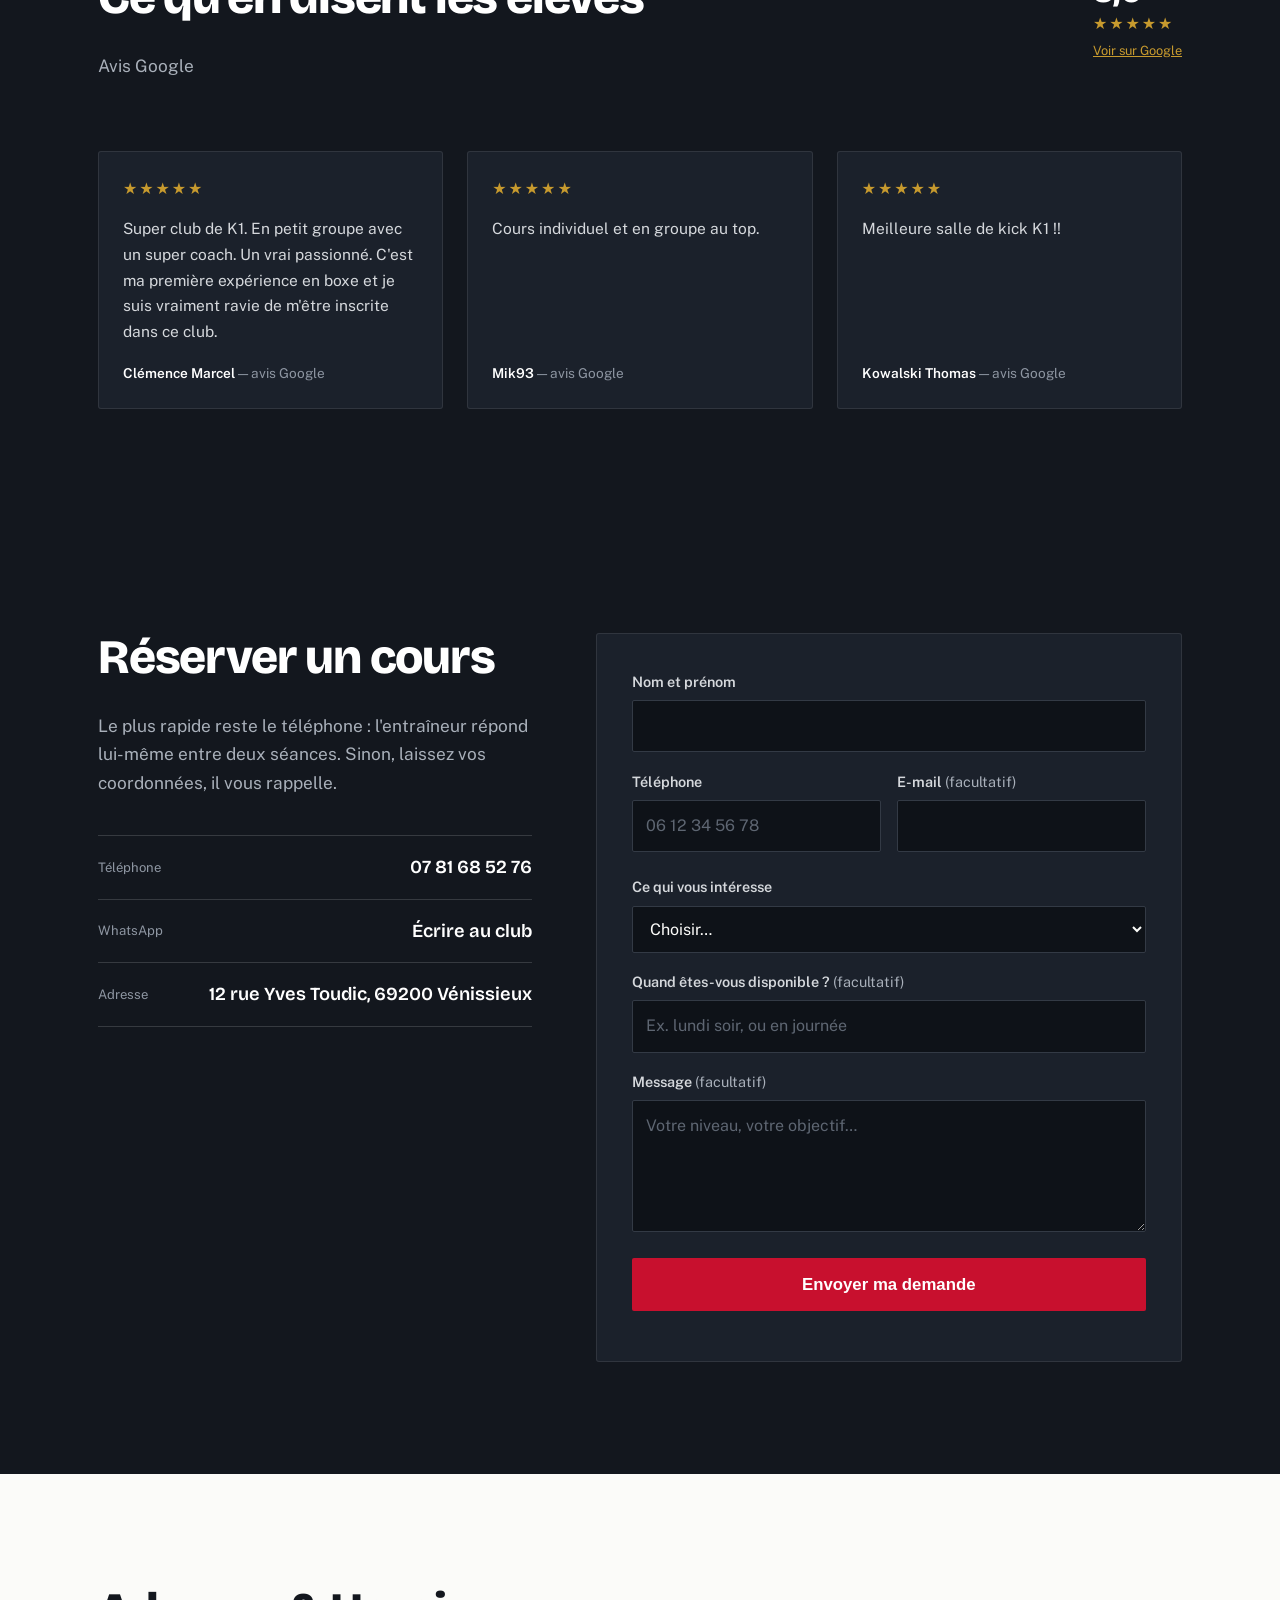
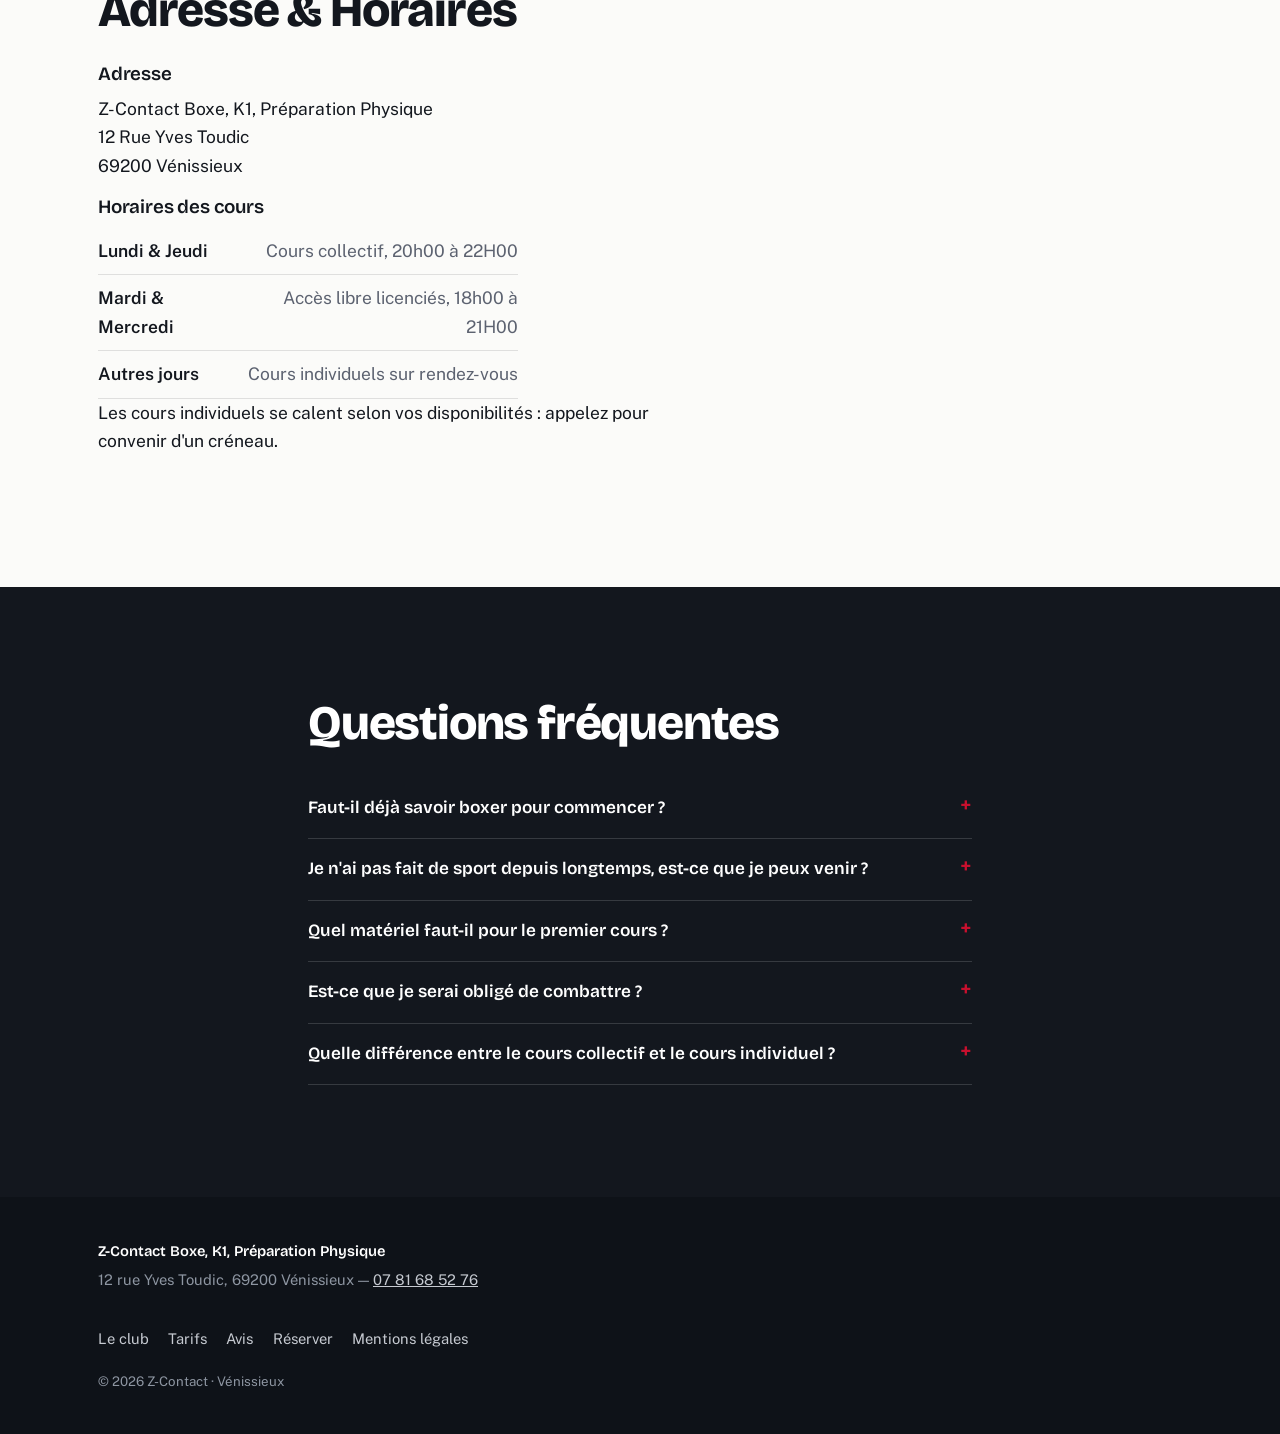
==== commit f9557c65: "Ajoute le cours 100% féminin et la section Planning - Nouvelle carte "Cours 100% féminin" dans Les c" ====
--- a/index.html
+++ b/index.html
@@ -65,7 +65,8 @@
   ],
   "openingHoursSpecification": [
     { "@type": "OpeningHoursSpecification", "dayOfWeek": ["Monday","Thursday"], "opens": "20:00", "closes": "22:00" },
-    { "@type": "OpeningHoursSpecification", "dayOfWeek": ["Tuesday","Wednesday"], "opens": "18:00", "closes": "21:00" }
+    { "@type": "OpeningHoursSpecification", "dayOfWeek": ["Tuesday","Wednesday"], "opens": "18:00", "closes": "21:00" },
+    { "@type": "OpeningHoursSpecification", "dayOfWeek": ["Friday"], "opens": "19:00", "closes": "20:30" }
   ],
   "hasOfferCatalog": {
     "@type": "OfferCatalog",
@@ -152,6 +153,7 @@
     <nav class="nav" id="nav" aria-label="Navigation principale">
       <a href="#club">Le club</a>
       <a href="#cours">Les cours</a>
+      <a href="#planning">Planning</a>
       <a href="#tarifs">Tarifs</a>
       <a href="#avis">Avis</a>
       <a href="#infos">Adresse &amp; Horaires</a>
@@ -211,8 +213,8 @@
     <ul class="bandeau">
       <li><strong>+ 30 ans</strong><span>d'expérience du ring</span></li>
       <li><strong>Lundi &amp; Jeudi</strong><span>cours collectifs</span></li>
-      <li><strong>Tout le monde</strong><span>est accueilli, sans niveau requis</span></li>
-      <li><strong>Dès 16 ans</strong><span>club ouvert aux ados et aux adultes</span></li>
+      <li><strong>Tout le monde</strong><span>est accueilli, sans niveau requis (dès 16 ans)</span></li>
+      <li><strong>Vendredi</strong><span>cours 100&nbsp;% féminin</span></li>
       <li><strong>Accès libre licenciés</strong><span>Accès a la salle (Mardi &amp; Mercredi)</span></li>
       <li><strong>Musculation</strong><span>à l'étage, accès inclus</span></li>
     </ul>
@@ -266,7 +268,7 @@
   <section class="sec sec--sombre" id="cours">
     <div class="wrap">
       <h2>Les cours</h2>
-      <p class="sec__lede">Trois façons de s'entraîner, dans la même salle, avec le même encadrement.</p>
+      <p class="sec__lede">Plusieurs façons de s'entraîner, dans la même salle, avec le même encadrement.</p>
 
       <div class="cours">
         <article>
@@ -295,7 +297,52 @@
           </p>
           <p class="cours__meta">Mardi et mercredi · 18h00 à 21h00 </p>
         </article>
-      </div>
+        <article>
+          <h3>Cours 100&nbsp;% féminin</h3>
+          <p>
+            Un cours réservé aux femmes, dans une ambiance détendue, pour apprendre ou progresser en
+            kickboxing sans pression. Contactez le club pour en savoir plus et réserver votre place.
+          </p>
+          <p class="cours__meta">Vendredi · 19h00 à 20h30</p>
+        </article>
+      </div>
+    </div>
+  </section>
+
+  <!-- ================= PLANNING ================= -->
+  <section class="sec sec--clair" id="planning">
+    <div class="wrap">
+      <h2>Planning de la semaine</h2>
+      <p class="sec__lede">Les créneaux du lundi au vendredi, en un coup d'œil.</p>
+
+      <div class="planning">
+        <div class="planning__jour">
+          <h3>Lundi</h3>
+          <p class="planning__cours">Kickboxing &amp; K1 — collectif</p>
+          <p class="planning__heure">20h00 – 22h00</p>
+        </div>
+        <div class="planning__jour">
+          <h3>Mardi</h3>
+          <p class="planning__cours">Accès libre licenciés</p>
+          <p class="planning__heure">18h00 – 21h00</p>
+        </div>
+        <div class="planning__jour">
+          <h3>Mercredi</h3>
+          <p class="planning__cours">Accès libre licenciés</p>
+          <p class="planning__heure">18h00 – 21h00</p>
+        </div>
+        <div class="planning__jour">
+          <h3>Jeudi</h3>
+          <p class="planning__cours">Kickboxing &amp; K1 — collectif</p>
+          <p class="planning__heure">20h00 – 22h00</p>
+        </div>
+        <div class="planning__jour">
+          <h3>Vendredi</h3>
+          <p class="planning__cours">Cours 100&nbsp;% féminin</p>
+          <p class="planning__heure">19h00 – 20h30</p>
+        </div>
+      </div>
+      <p class="tarifs__note">Les cours individuels se calent selon vos disponibilités, en dehors de ce planning — appelez pour convenir d'un créneau.</p>
     </div>
   </section>
 
--- a/css/style.css
+++ b/css/style.css
@@ -104,7 +104,7 @@
 .hero__img{ margin:0; position:relative; }
 .hero__img img{ width:100%; aspect-ratio:4/3; border-radius:2px; }
 .hero__img--vertical{ width:70%; margin-inline:auto; }
-.hero__img--vertical img{ aspect-ratio:3/4; object-position:center top; }
+.hero__img.hero__img--vertical img{ aspect-ratio:3/4; object-position:center top; }
 .hero__img figcaption{ font-size:.8rem; color:#8E96A2; margin-top:.55rem; }
 
 .etoiles{ color:var(--laiton); letter-spacing:.12em; font-size:1rem; }
@@ -138,7 +138,6 @@
 .coach h3{ color:var(--rouge); }
 .portrait{ margin:0; }
 .portrait img{ width:100%; aspect-ratio:3/2; object-position:center 30%; border-radius:2px; }
-.portrait--vertical img{ aspect-ratio:3/4; object-position:center top; }
 .portrait figcaption{ font-size:.8rem; color:var(--gris); margin-top:.55rem; }
 
 /* ---------------- Cours ---------------- */
@@ -147,6 +146,13 @@
 .cours h3{ margin-bottom:.5rem; }
 .cours p{ color:#A9B0BA; font-size:.98rem; }
 .cours__meta{ color:var(--laiton) !important; font-size:.85rem !important; margin:0; }
+
+/* ---------------- Planning ---------------- */
+.planning{ display:grid; grid-template-columns:repeat(auto-fit,minmax(150px,1fr)); gap:1rem; margin-top:2rem; }
+.planning__jour{ border:1px solid rgba(19,23,30,.14); border-radius:3px; padding:1.3rem 1.1rem; }
+.planning__jour h3{ margin-bottom:.7rem; font-size:1.05rem; }
+.planning__cours{ margin:0 0 .3rem; font-size:.92rem; }
+.planning__heure{ margin:0; font-size:.85rem; color:var(--rouge); font-weight:600; }
 
 /* ---------------- Tarifs ---------------- */
 .tarifs{ border-top:1px solid rgba(19,23,30,.15); }
@@ -249,7 +255,6 @@
    ========================================================= */
 @media (max-width:900px){
   .hero__in, .grid-2, .grid-2--form{ grid-template-columns:1fr; }
-  .photo-stack{ order:-1; }
   .hero__img img{ aspect-ratio:16/10; }
   .portrait img{ aspect-ratio:16/10; }
   .bandeau{ grid-template-columns:1fr 1fr; }
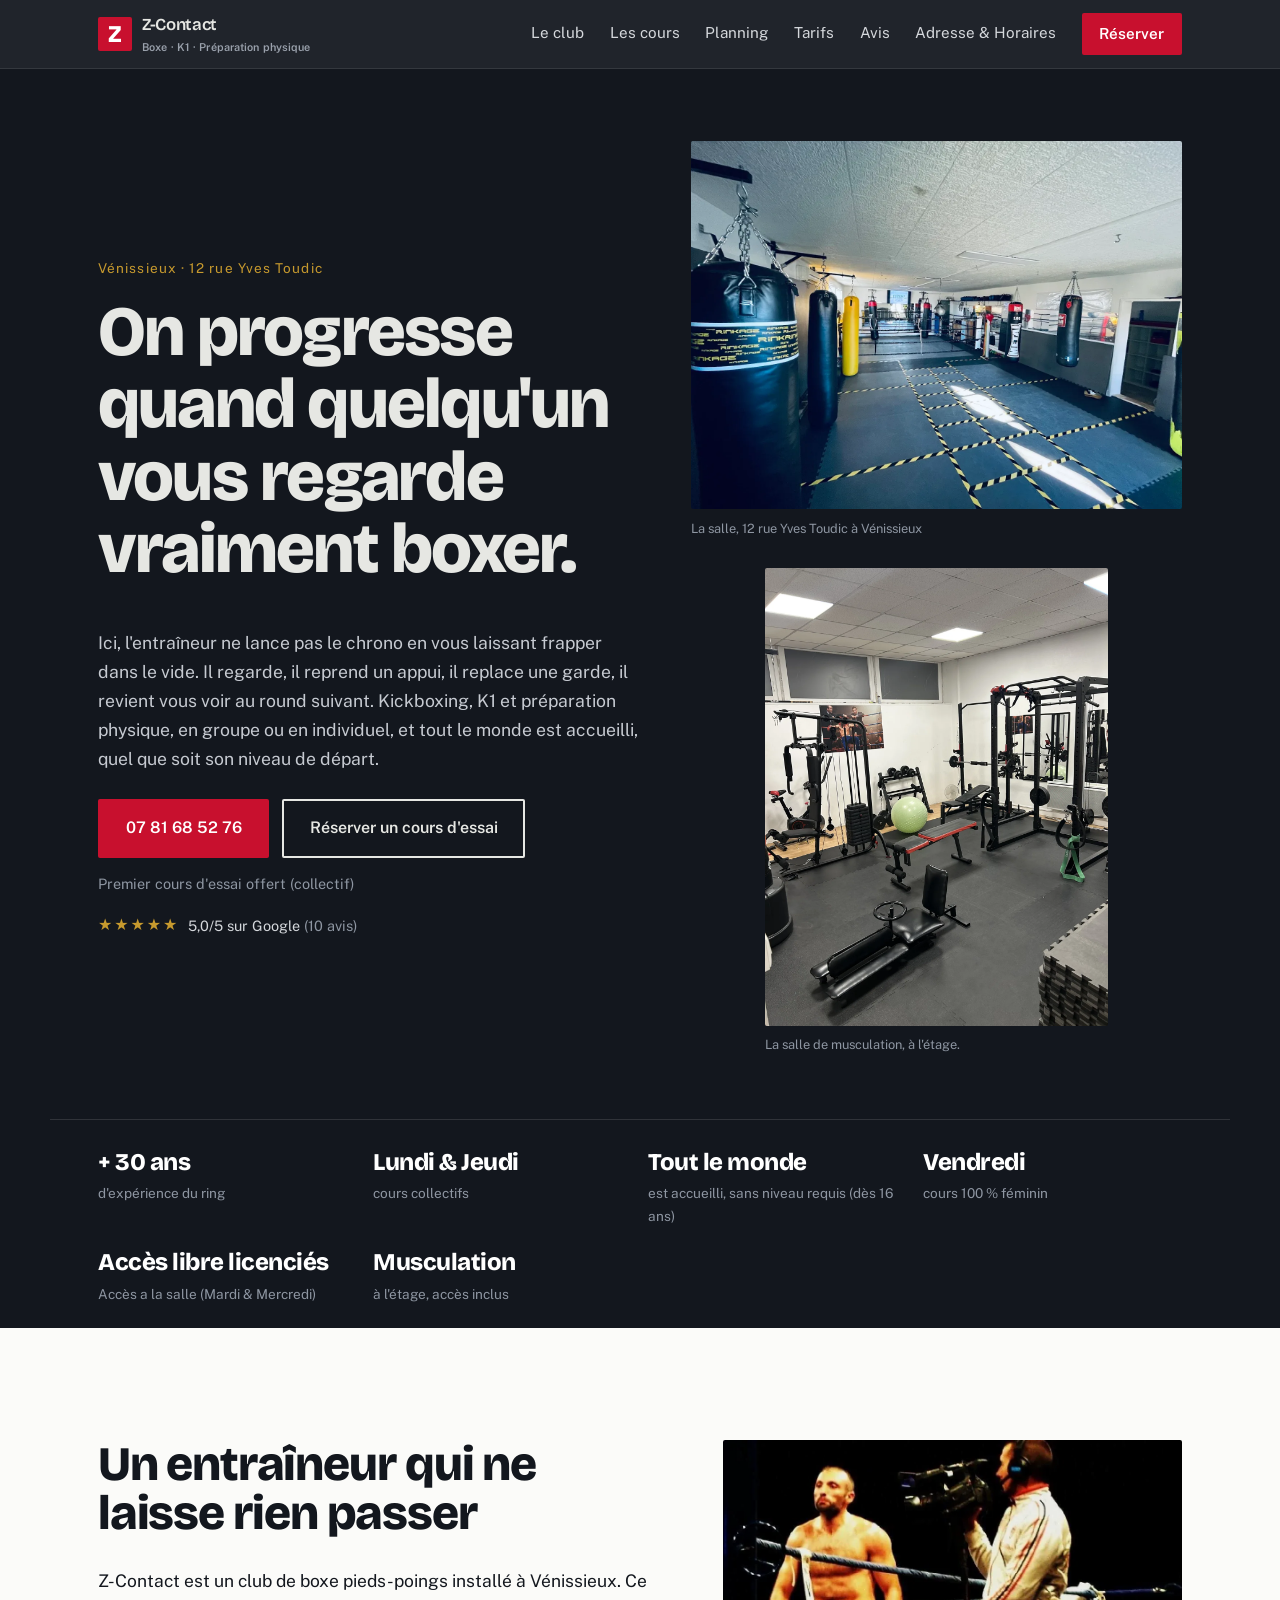
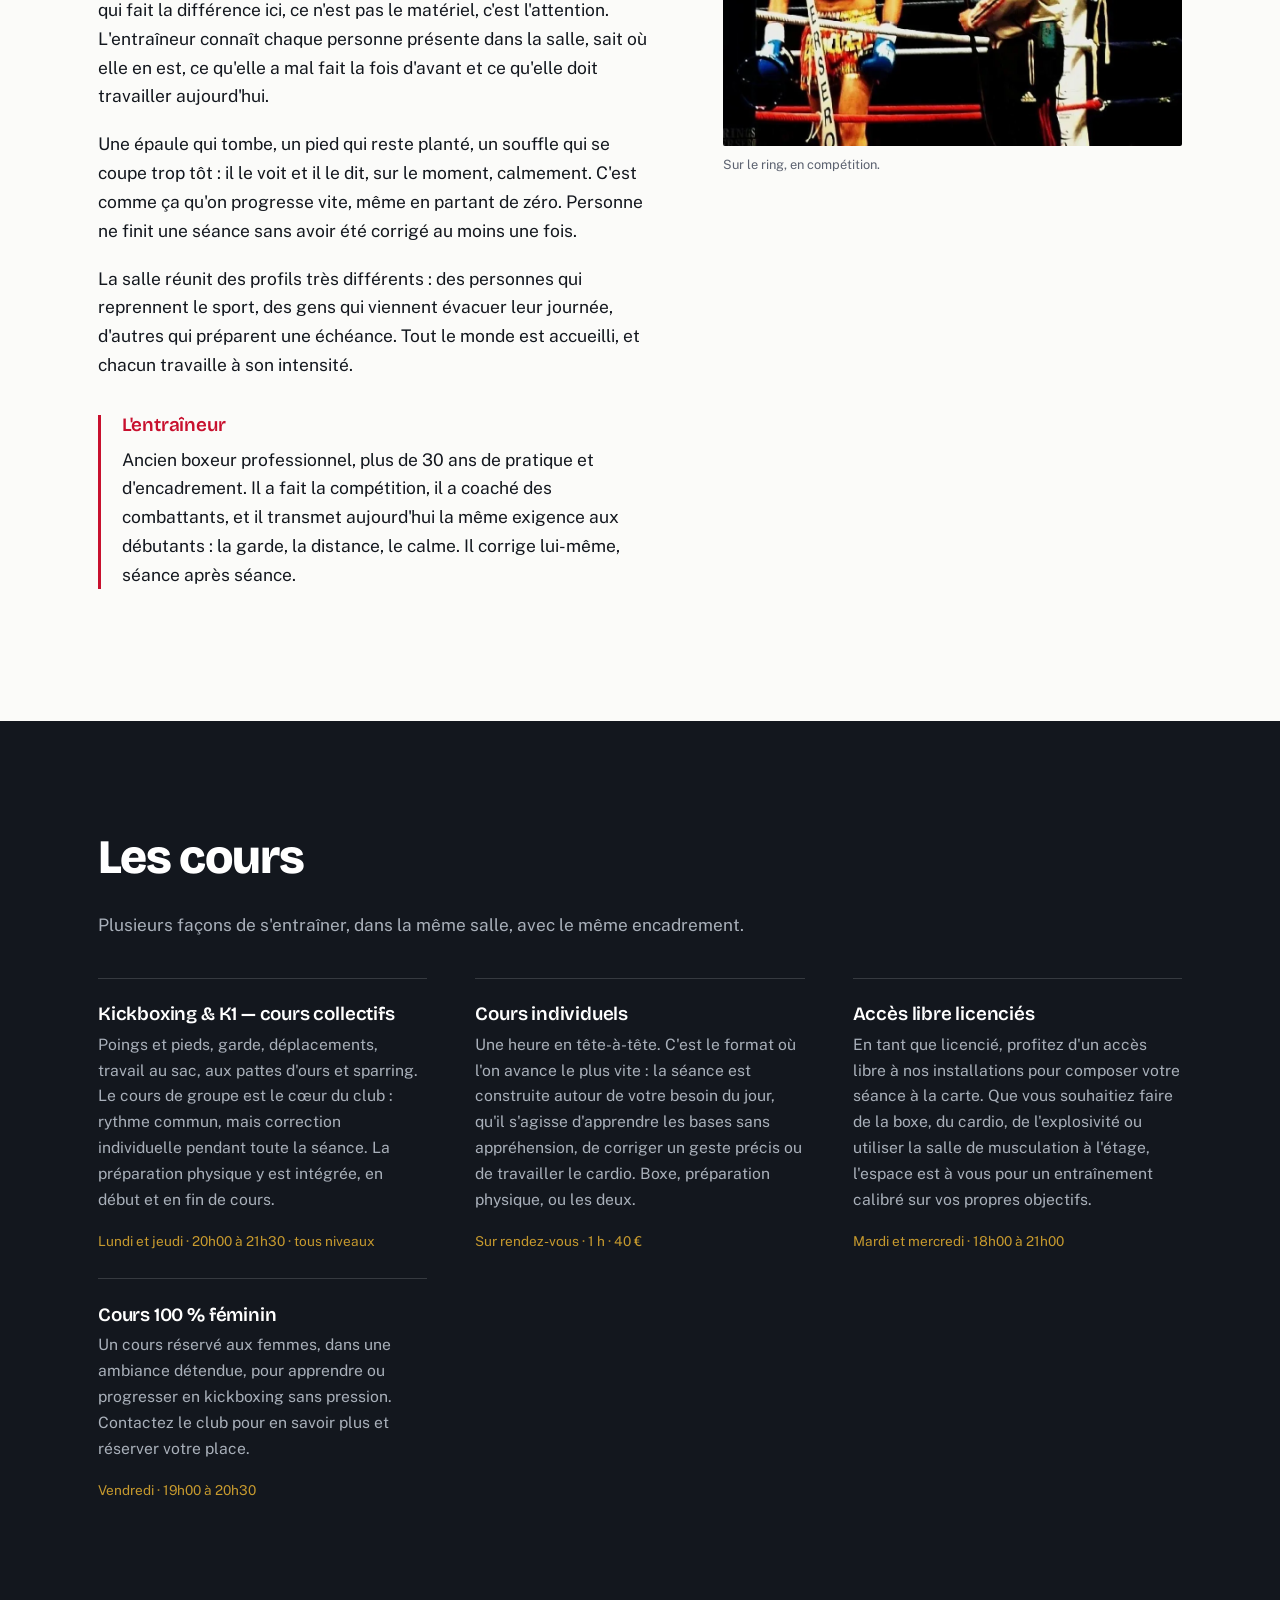
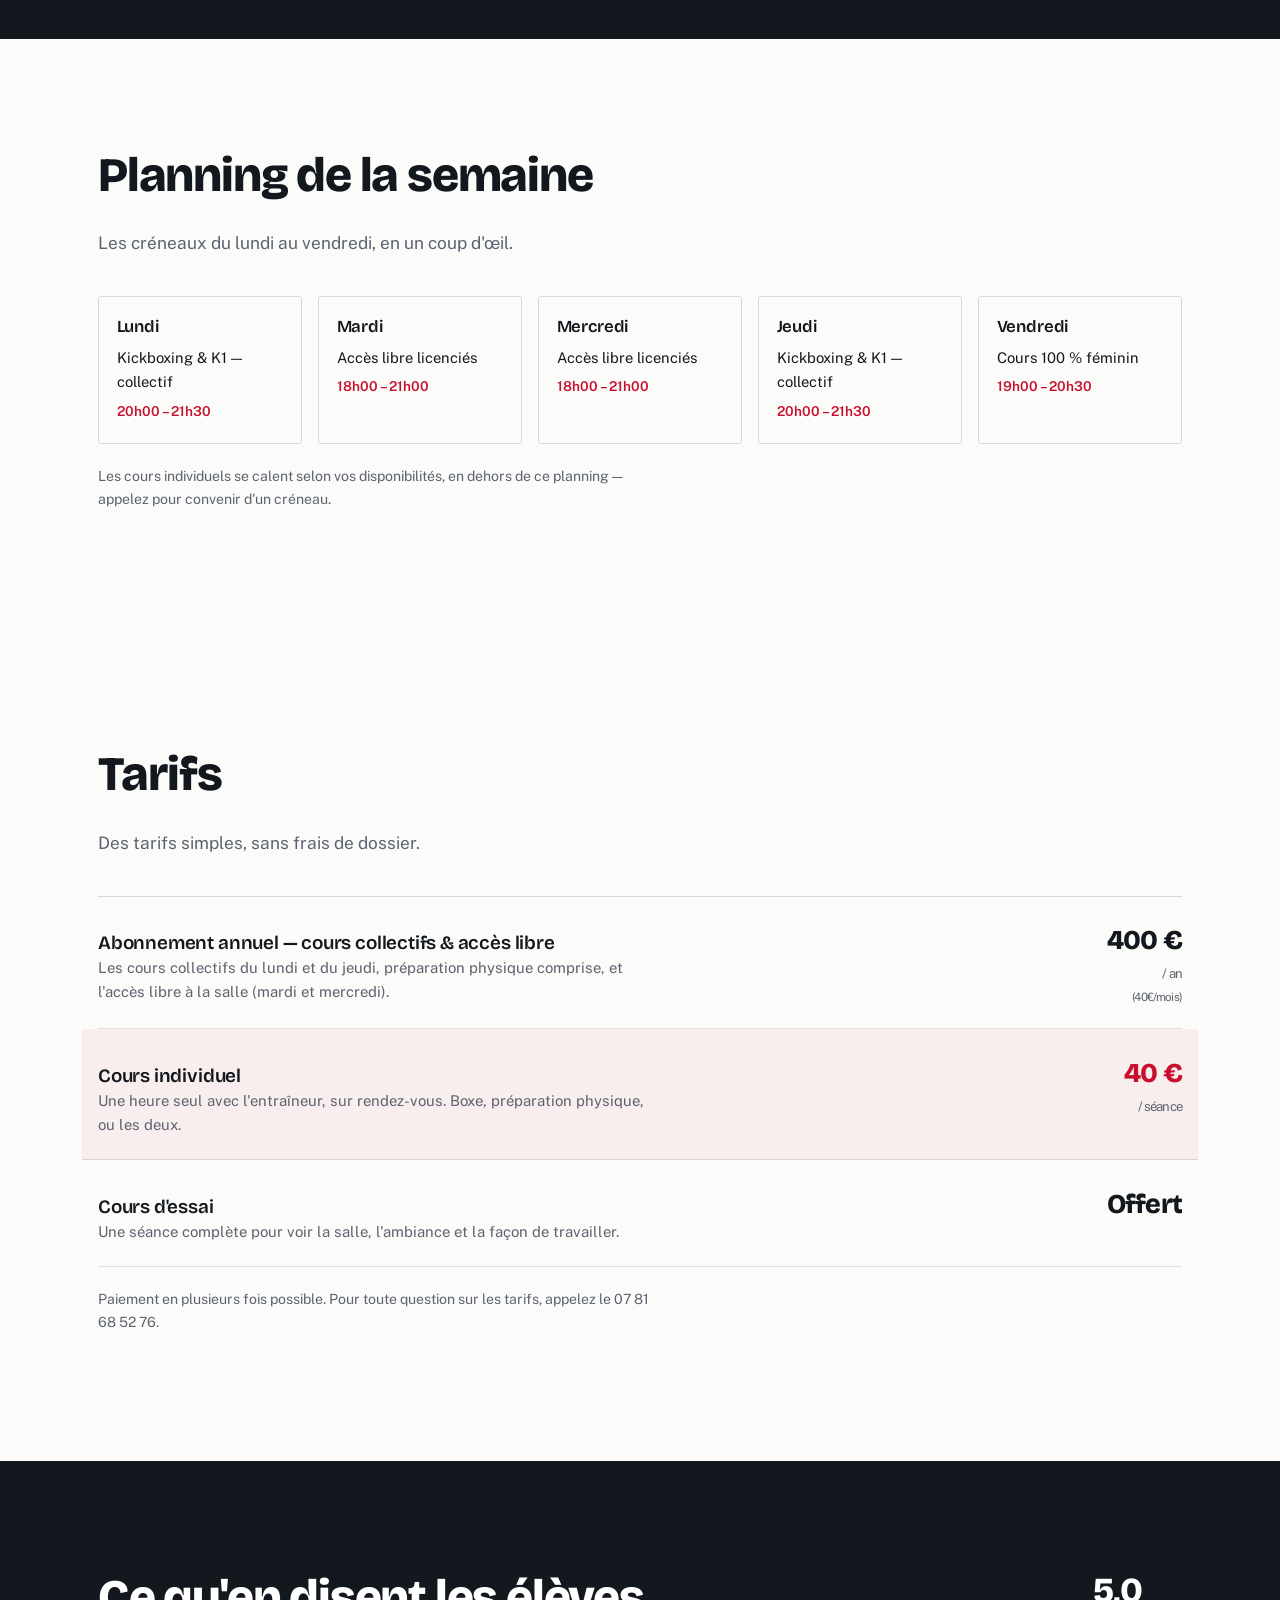
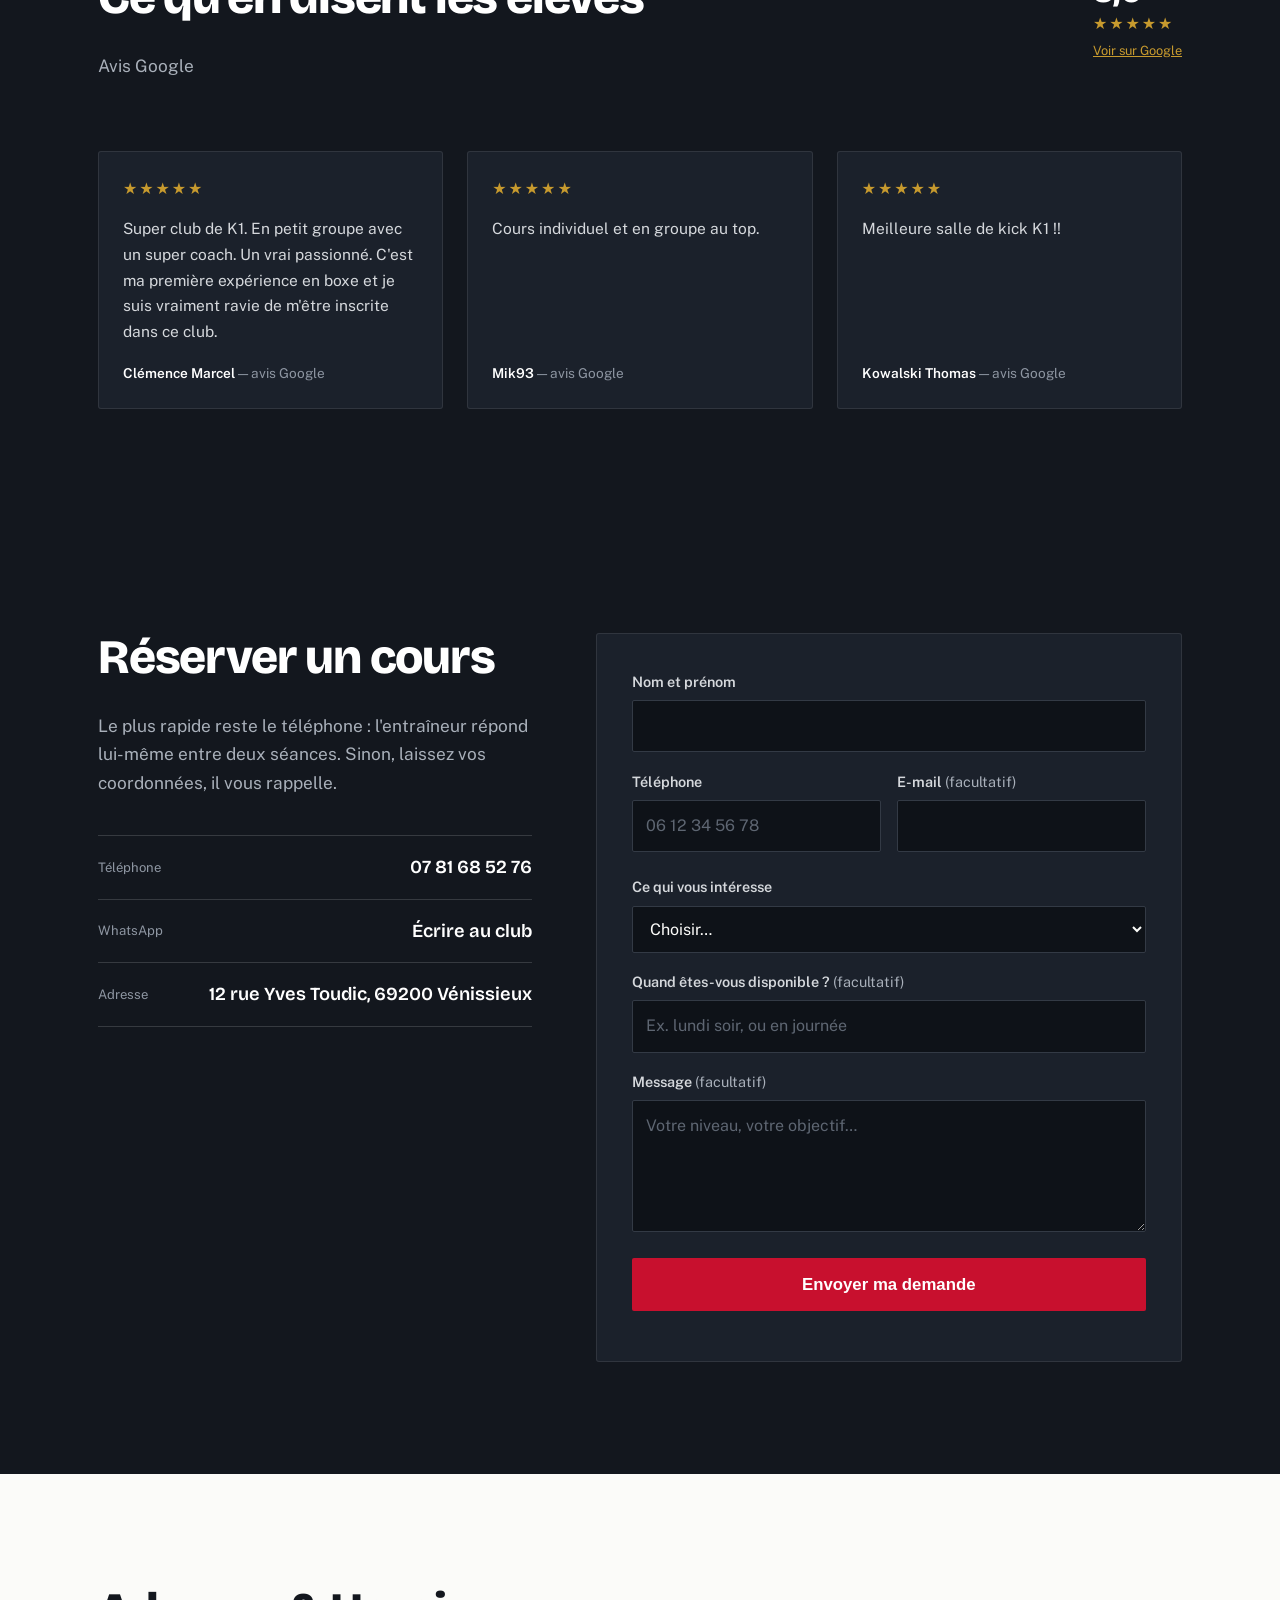
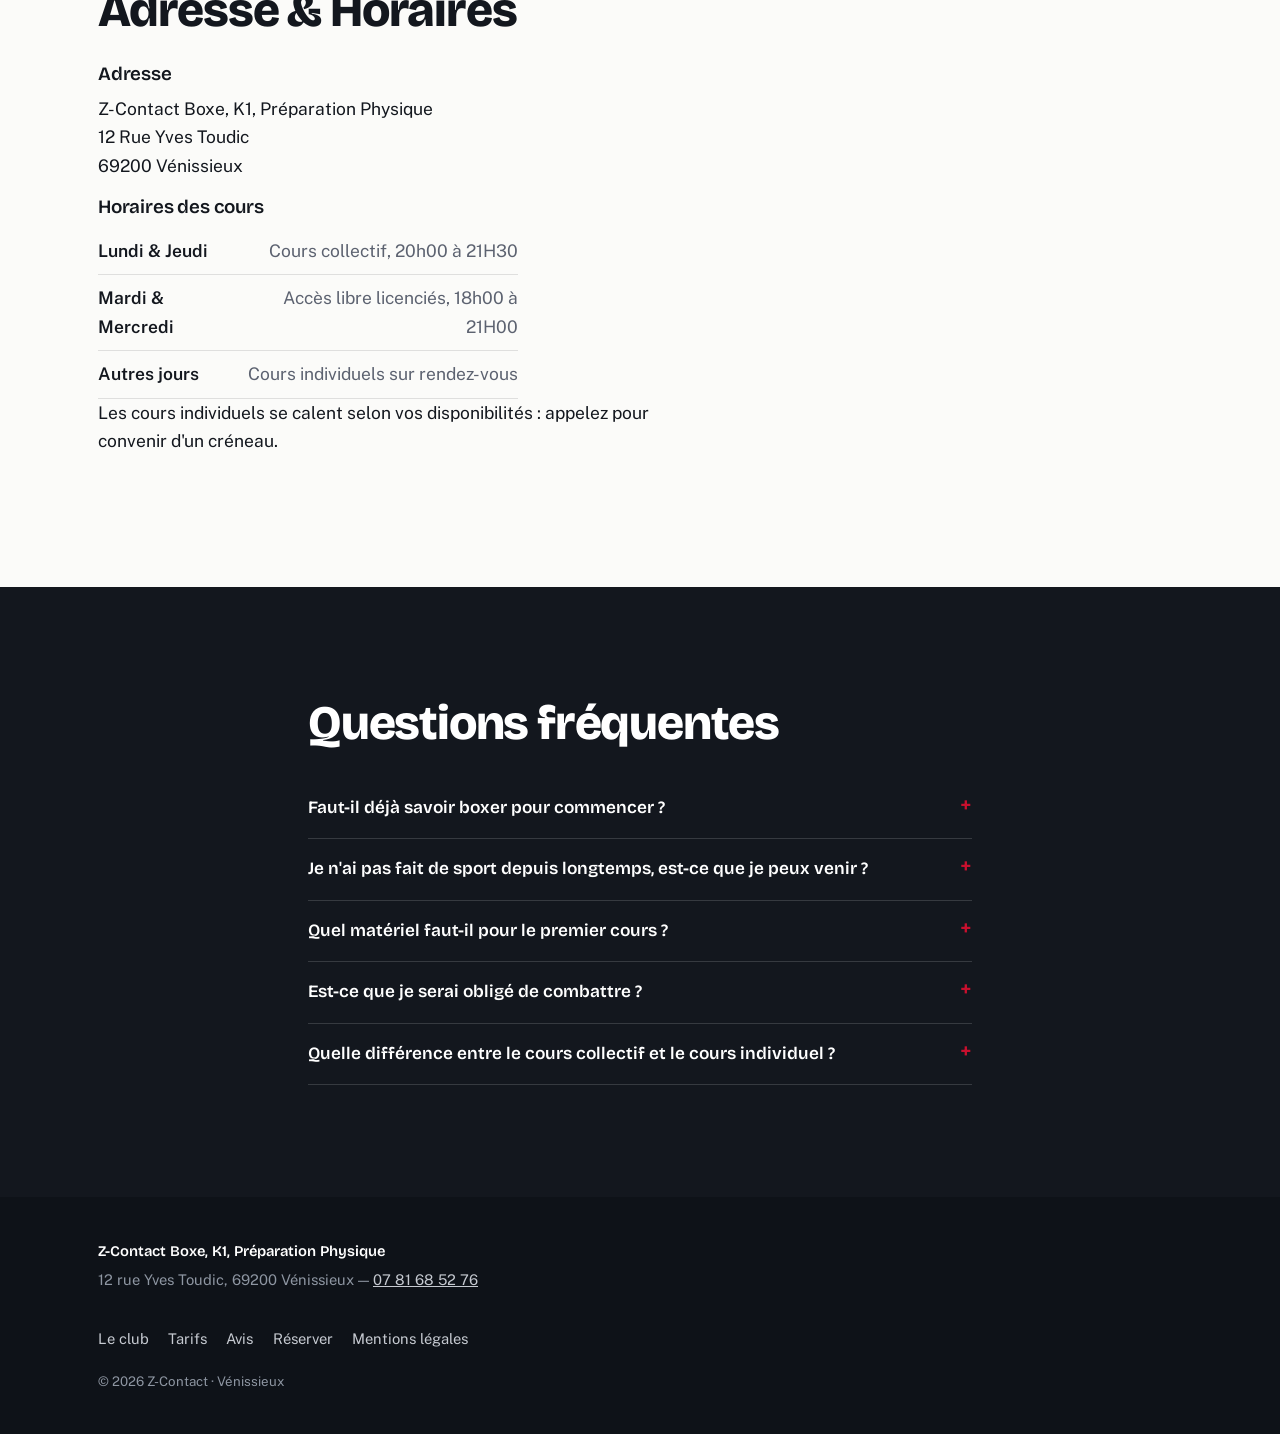
==== commit 9ddbd552: "Horaire des cours collectifs lundi/jeudi : 20h-22h -> 20h-21h30 Mis à jour partout où l'horaire appa" ====
--- a/index.html
+++ b/index.html
@@ -64,7 +64,7 @@
     { "@type": "City", "name": "Corbas" }
   ],
   "openingHoursSpecification": [
-    { "@type": "OpeningHoursSpecification", "dayOfWeek": ["Monday","Thursday"], "opens": "20:00", "closes": "22:00" },
+    { "@type": "OpeningHoursSpecification", "dayOfWeek": ["Monday","Thursday"], "opens": "20:00", "closes": "21:30" },
     { "@type": "OpeningHoursSpecification", "dayOfWeek": ["Tuesday","Wednesday"], "opens": "18:00", "closes": "21:00" },
     { "@type": "OpeningHoursSpecification", "dayOfWeek": ["Friday"], "opens": "19:00", "closes": "20:30" }
   ],
@@ -278,7 +278,7 @@
             groupe est le cœur du club : rythme commun, mais correction individuelle pendant toute
             la séance. La préparation physique y est intégrée, en début et en fin de cours.
           </p>
-          <p class="cours__meta">Lundi et jeudi · 20h00 à 22h00 · tous niveaux</p>
+          <p class="cours__meta">Lundi et jeudi · 20h00 à 21h30 · tous niveaux</p>
         </article>
         <article>
           <h3>Cours individuels</h3>
@@ -319,7 +319,7 @@
         <div class="planning__jour">
           <h3>Lundi</h3>
           <p class="planning__cours">Kickboxing &amp; K1 — collectif</p>
-          <p class="planning__heure">20h00 – 22h00</p>
+          <p class="planning__heure">20h00 – 21h30</p>
         </div>
         <div class="planning__jour">
           <h3>Mardi</h3>
@@ -334,7 +334,7 @@
         <div class="planning__jour">
           <h3>Jeudi</h3>
           <p class="planning__cours">Kickboxing &amp; K1 — collectif</p>
-          <p class="planning__heure">20h00 – 22h00</p>
+          <p class="planning__heure">20h00 – 21h30</p>
         </div>
         <div class="planning__jour">
           <h3>Vendredi</h3>
@@ -512,7 +512,7 @@
         <table class="horaires">
           <caption class="sr">Horaires des cours par jour</caption>
           <tbody>
-            <tr><th scope="row">Lundi &amp; Jeudi</th><td>Cours collectif, 20h00 à 22H00</td></tr>
+            <tr><th scope="row">Lundi &amp; Jeudi</th><td>Cours collectif, 20h00 à 21H30</td></tr>
             <tr><th scope="row">Mardi &amp; Mercredi</th><td>Accès libre licenciés, 18h00 à 21H00</td></tr>
             <tr><th scope="row">Autres jours</th><td>Cours individuels sur rendez-vous</td></tr>
           </tbody>
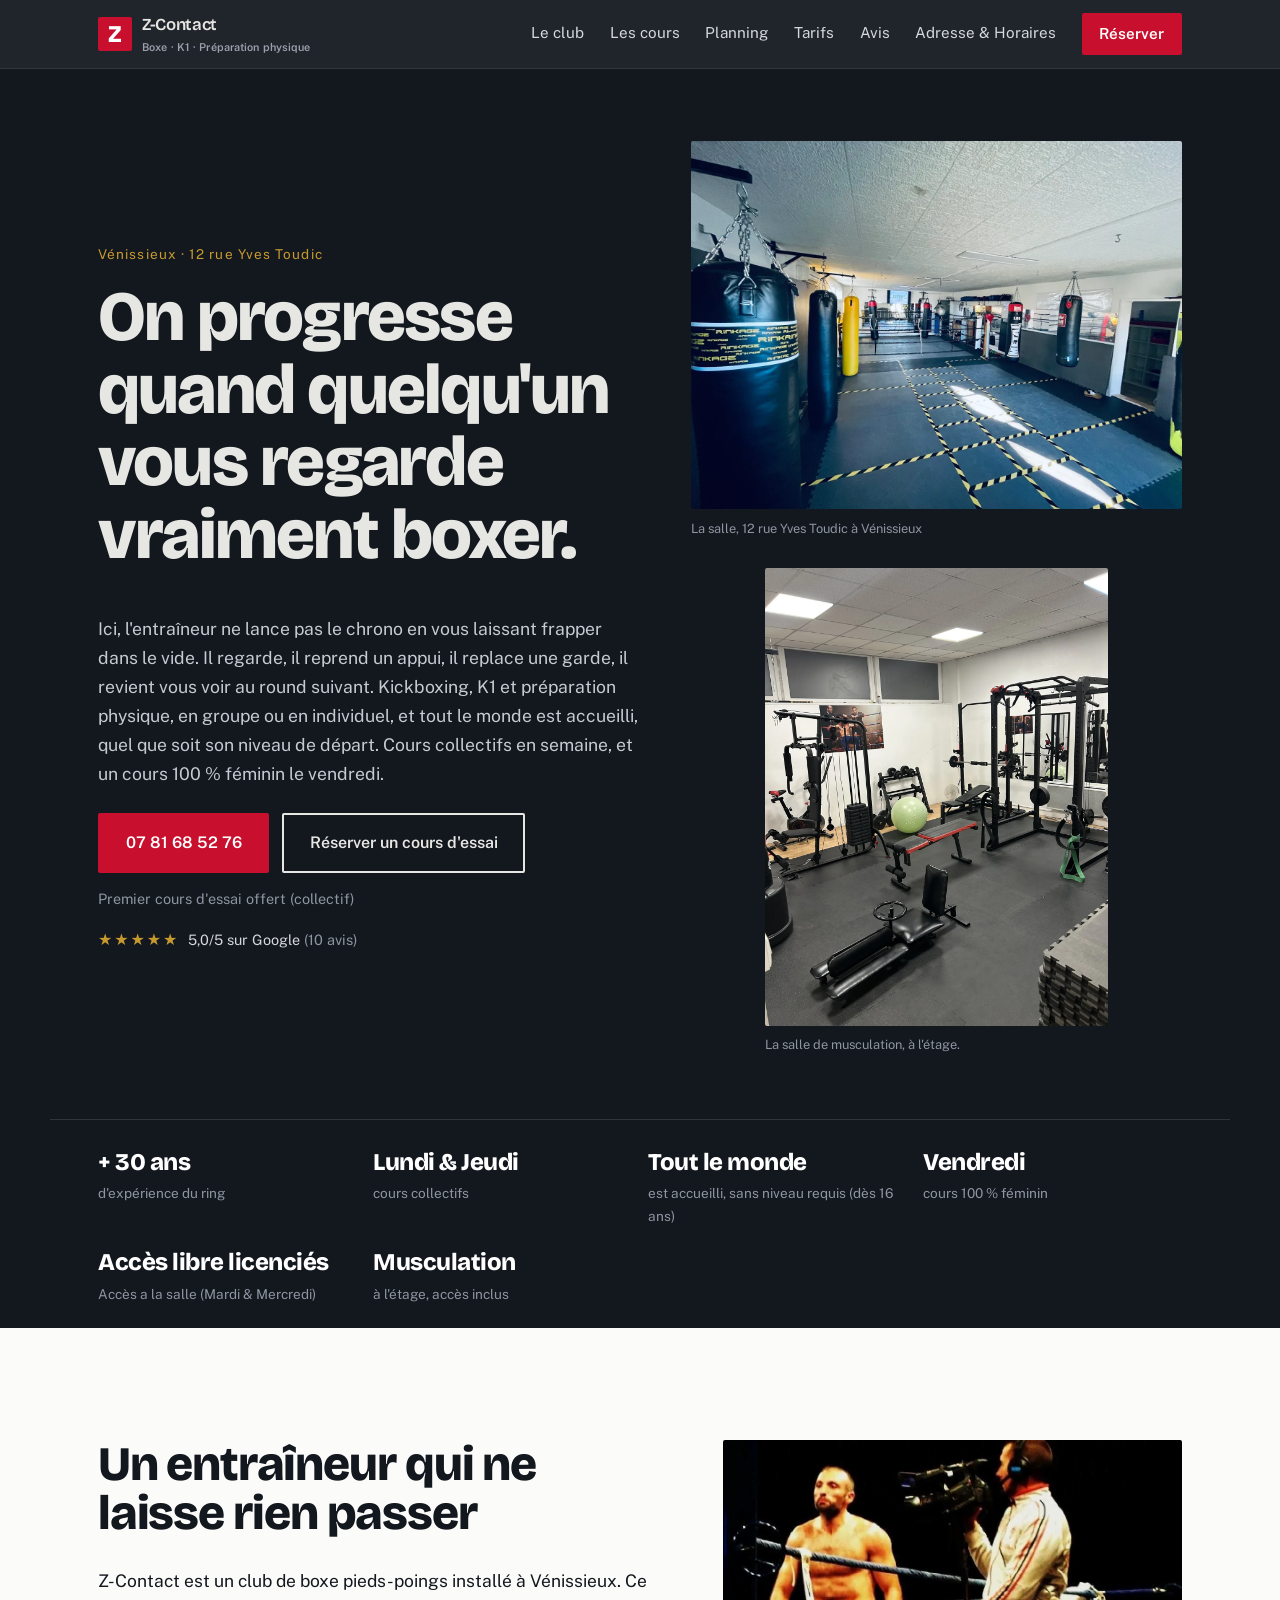
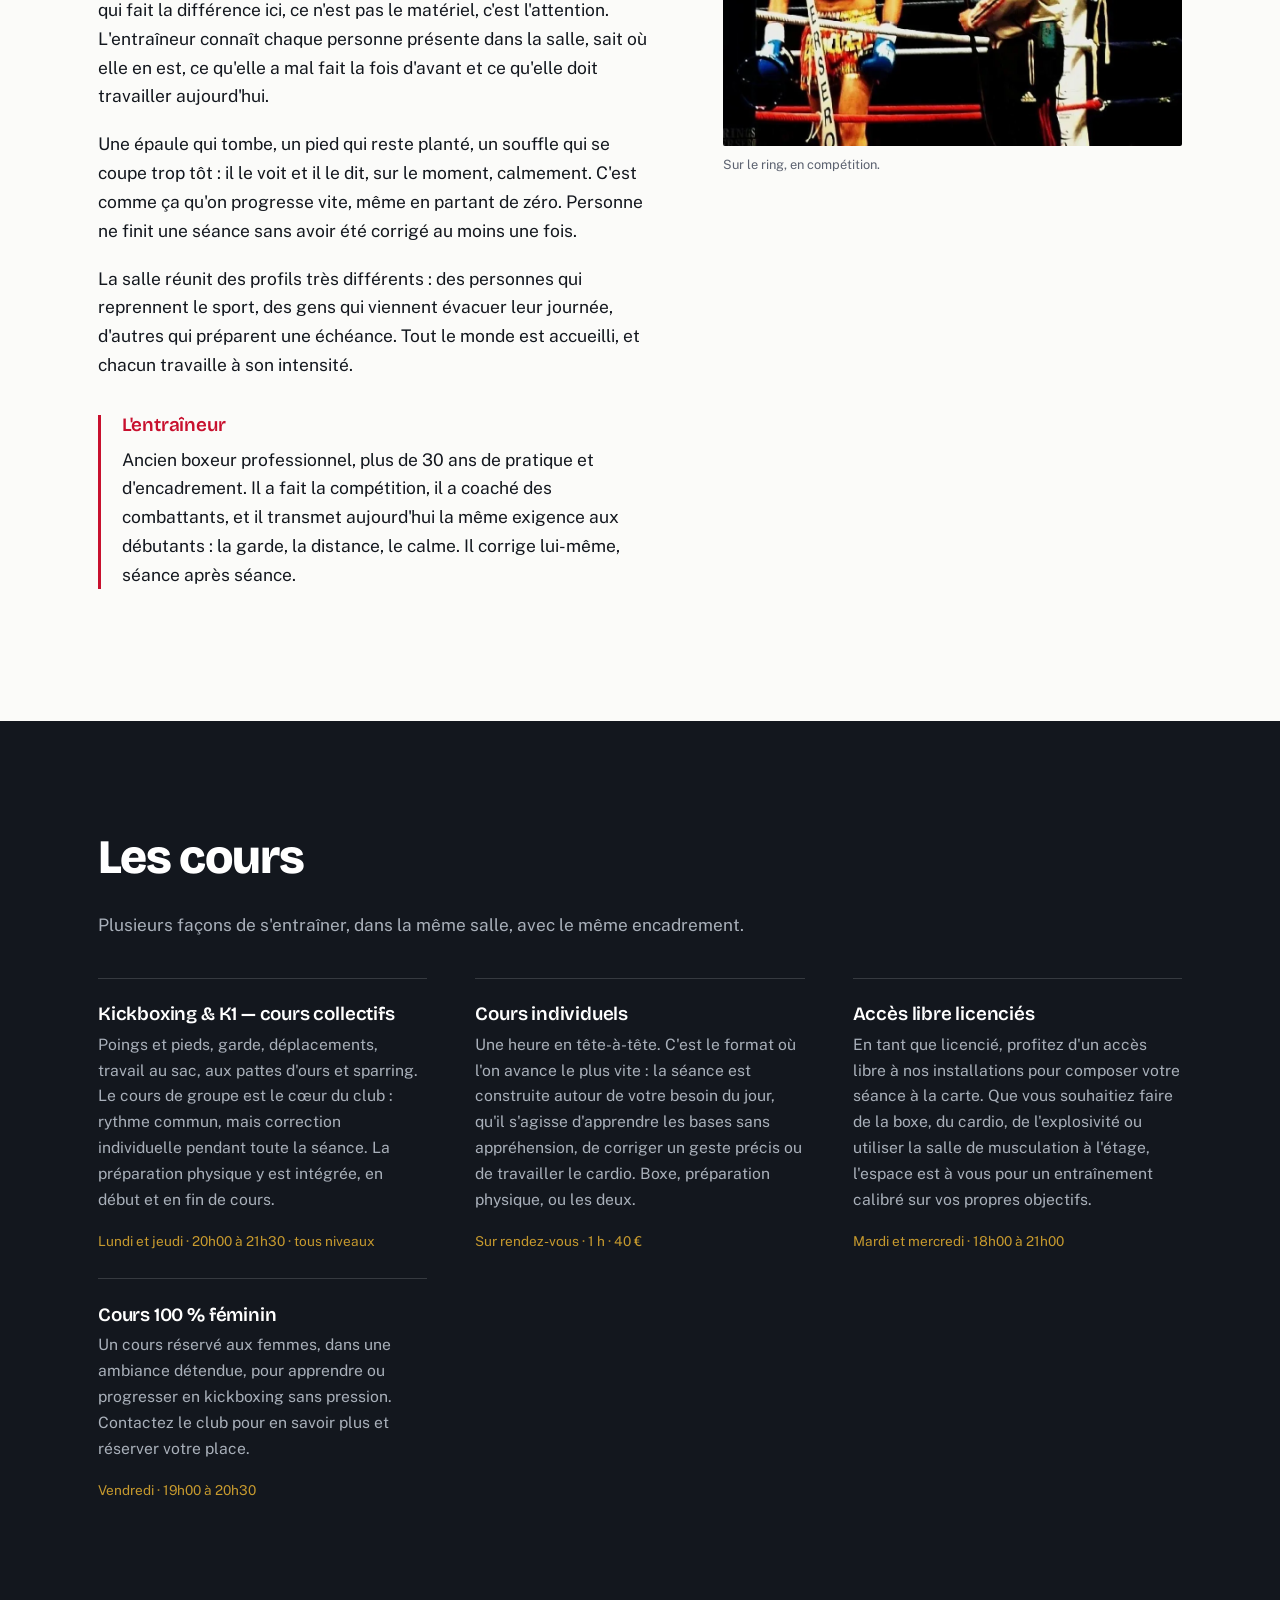
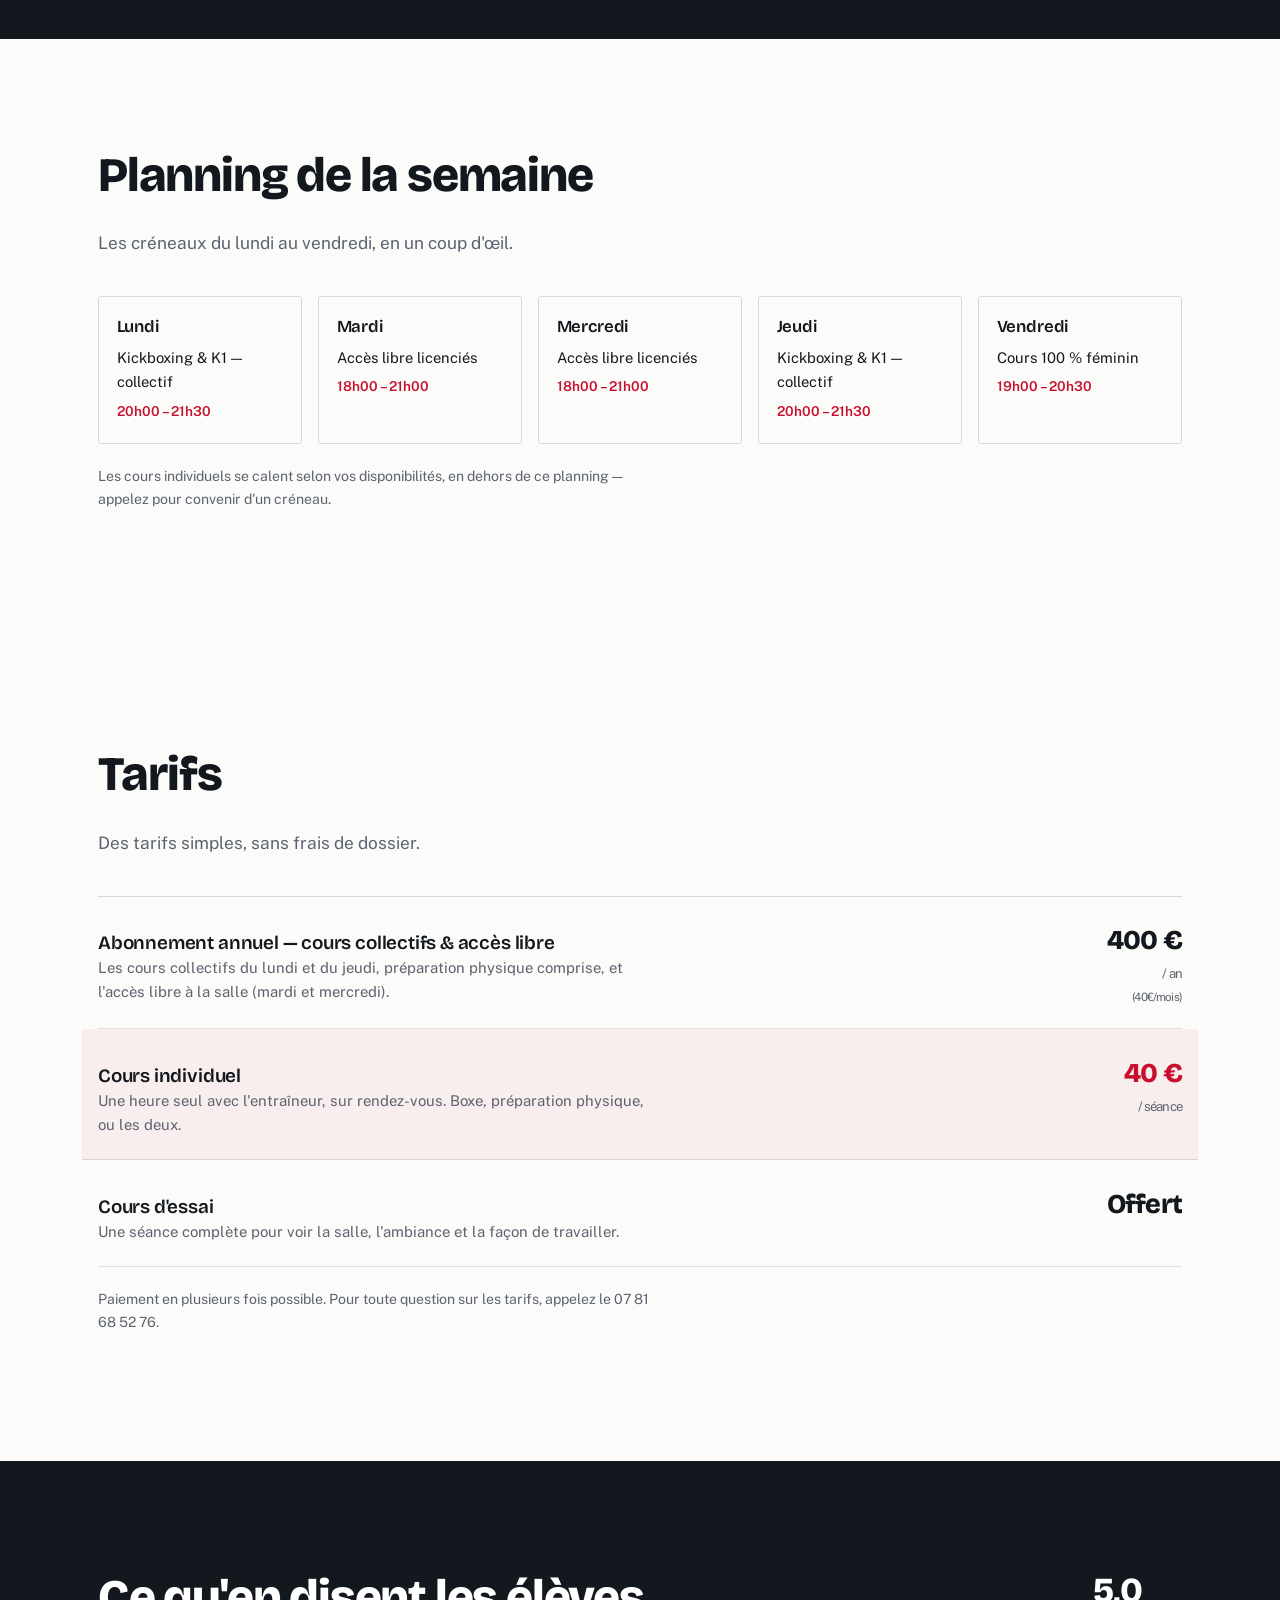
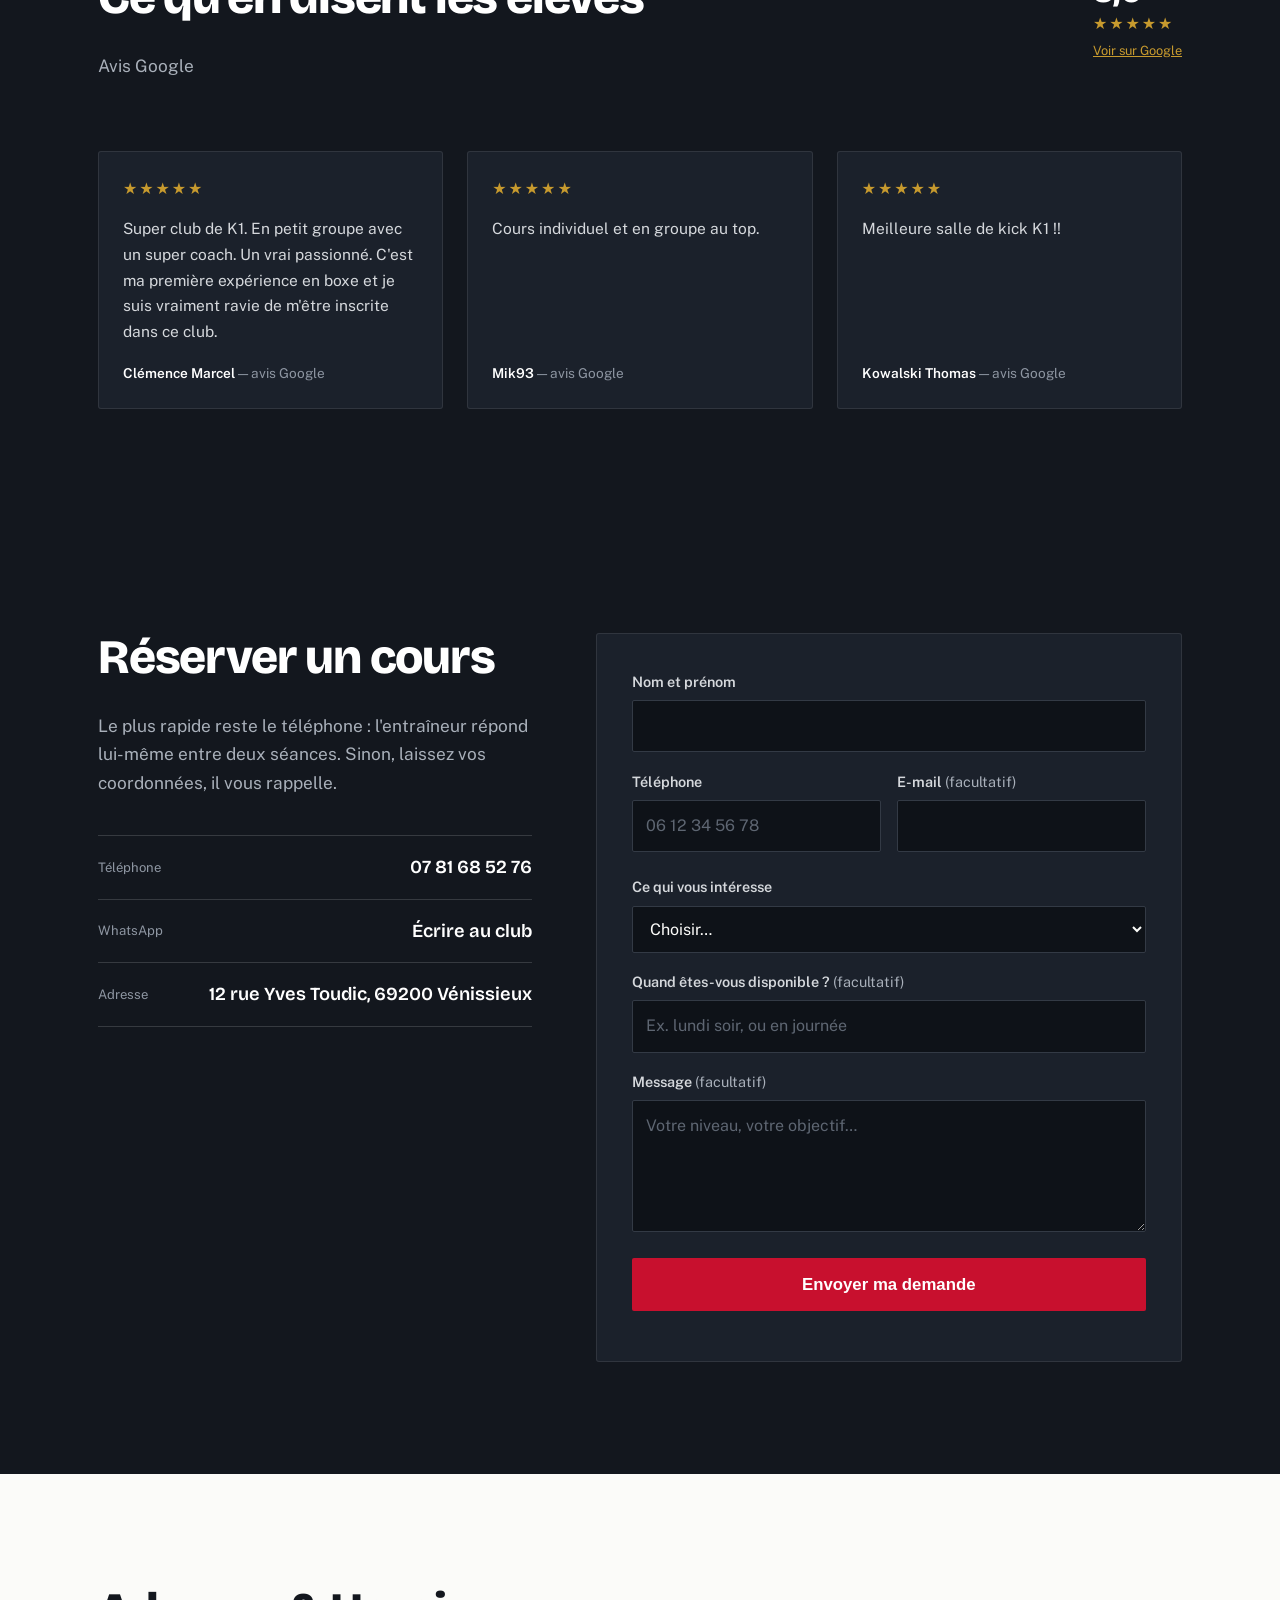
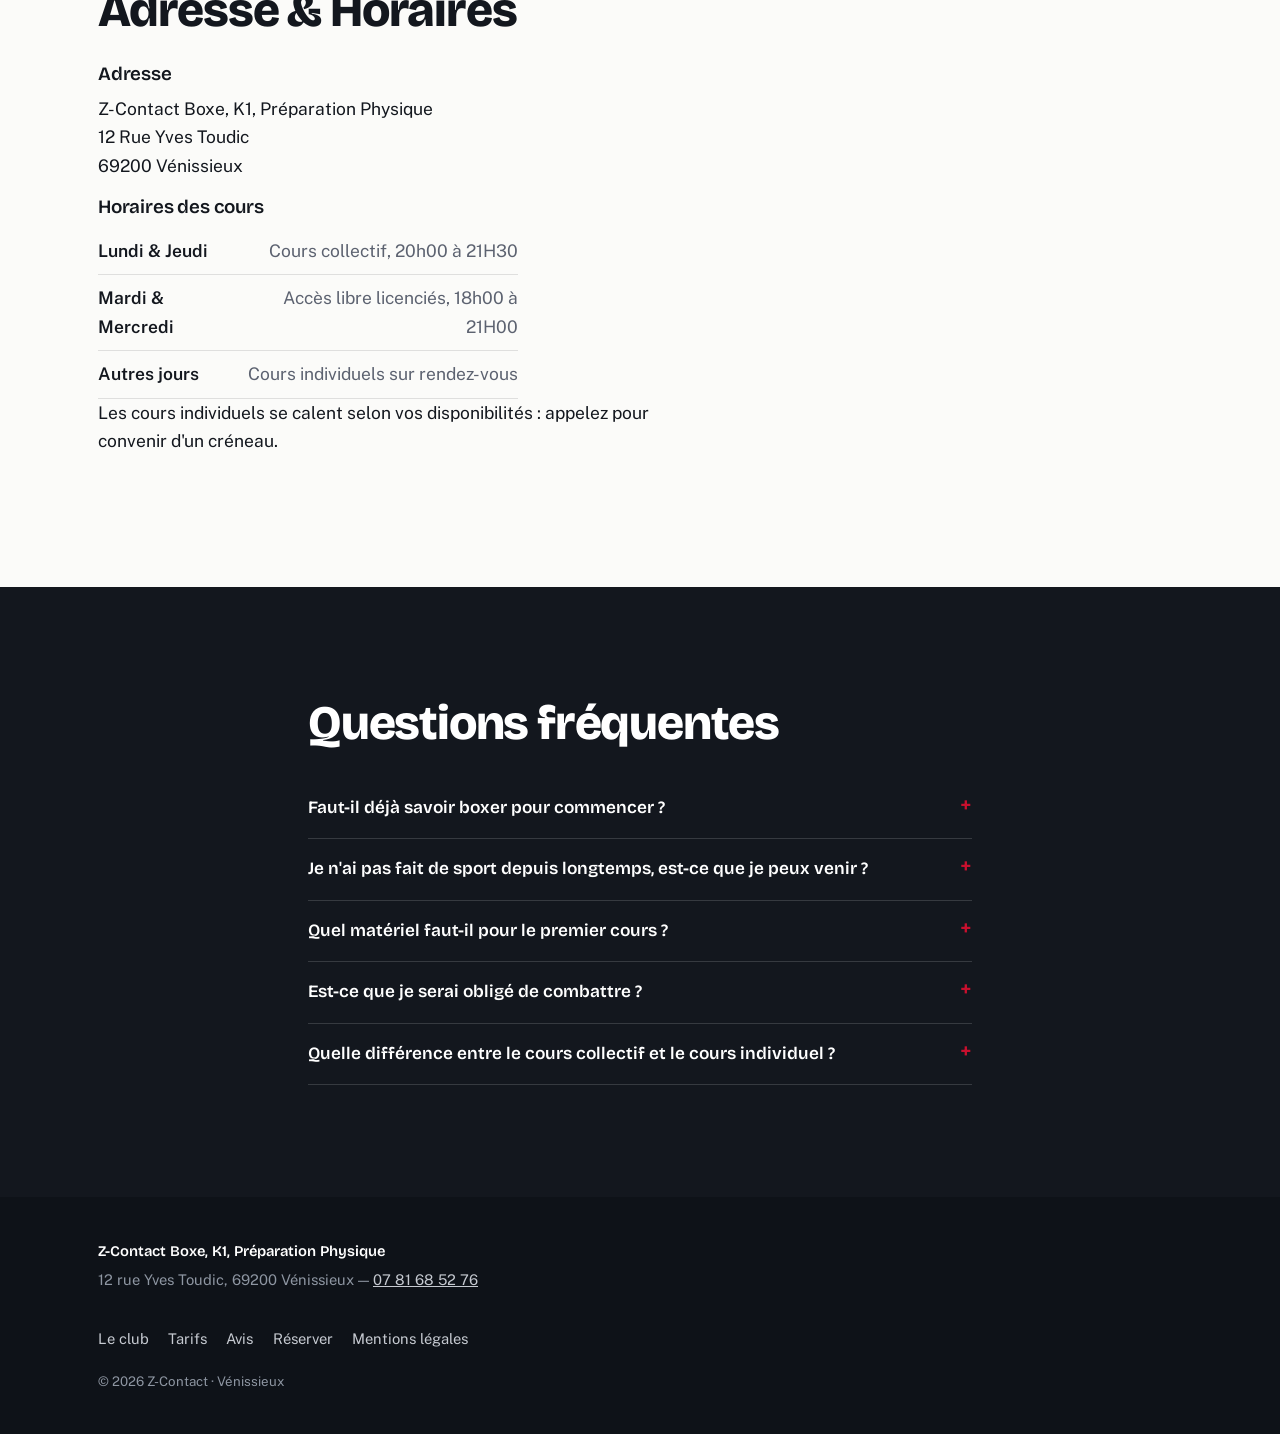
==== commit bd4afbba: "Mentionne le cours 100% féminin dans l'accroche de la page d'accueil Ajoute une phrase à la fin du t" ====
--- a/index.html
+++ b/index.html
@@ -174,7 +174,8 @@
           Ici, l'entraîneur ne lance pas le chrono en vous laissant frapper dans le vide. Il regarde,
           il reprend un appui, il replace une garde, il revient vous voir au round suivant. Kickboxing,
           K1 et préparation physique, en groupe ou en individuel, et tout le monde est accueilli,
-          quel que soit son niveau de départ.
+          quel que soit son niveau de départ. Cours collectifs en semaine, et un cours 100&nbsp;%
+          féminin le vendredi.
         </p>
         <div class="actions">
           <a class="btn btn--fill" href="tel:+33781685276">07 81 68 52 76</a>
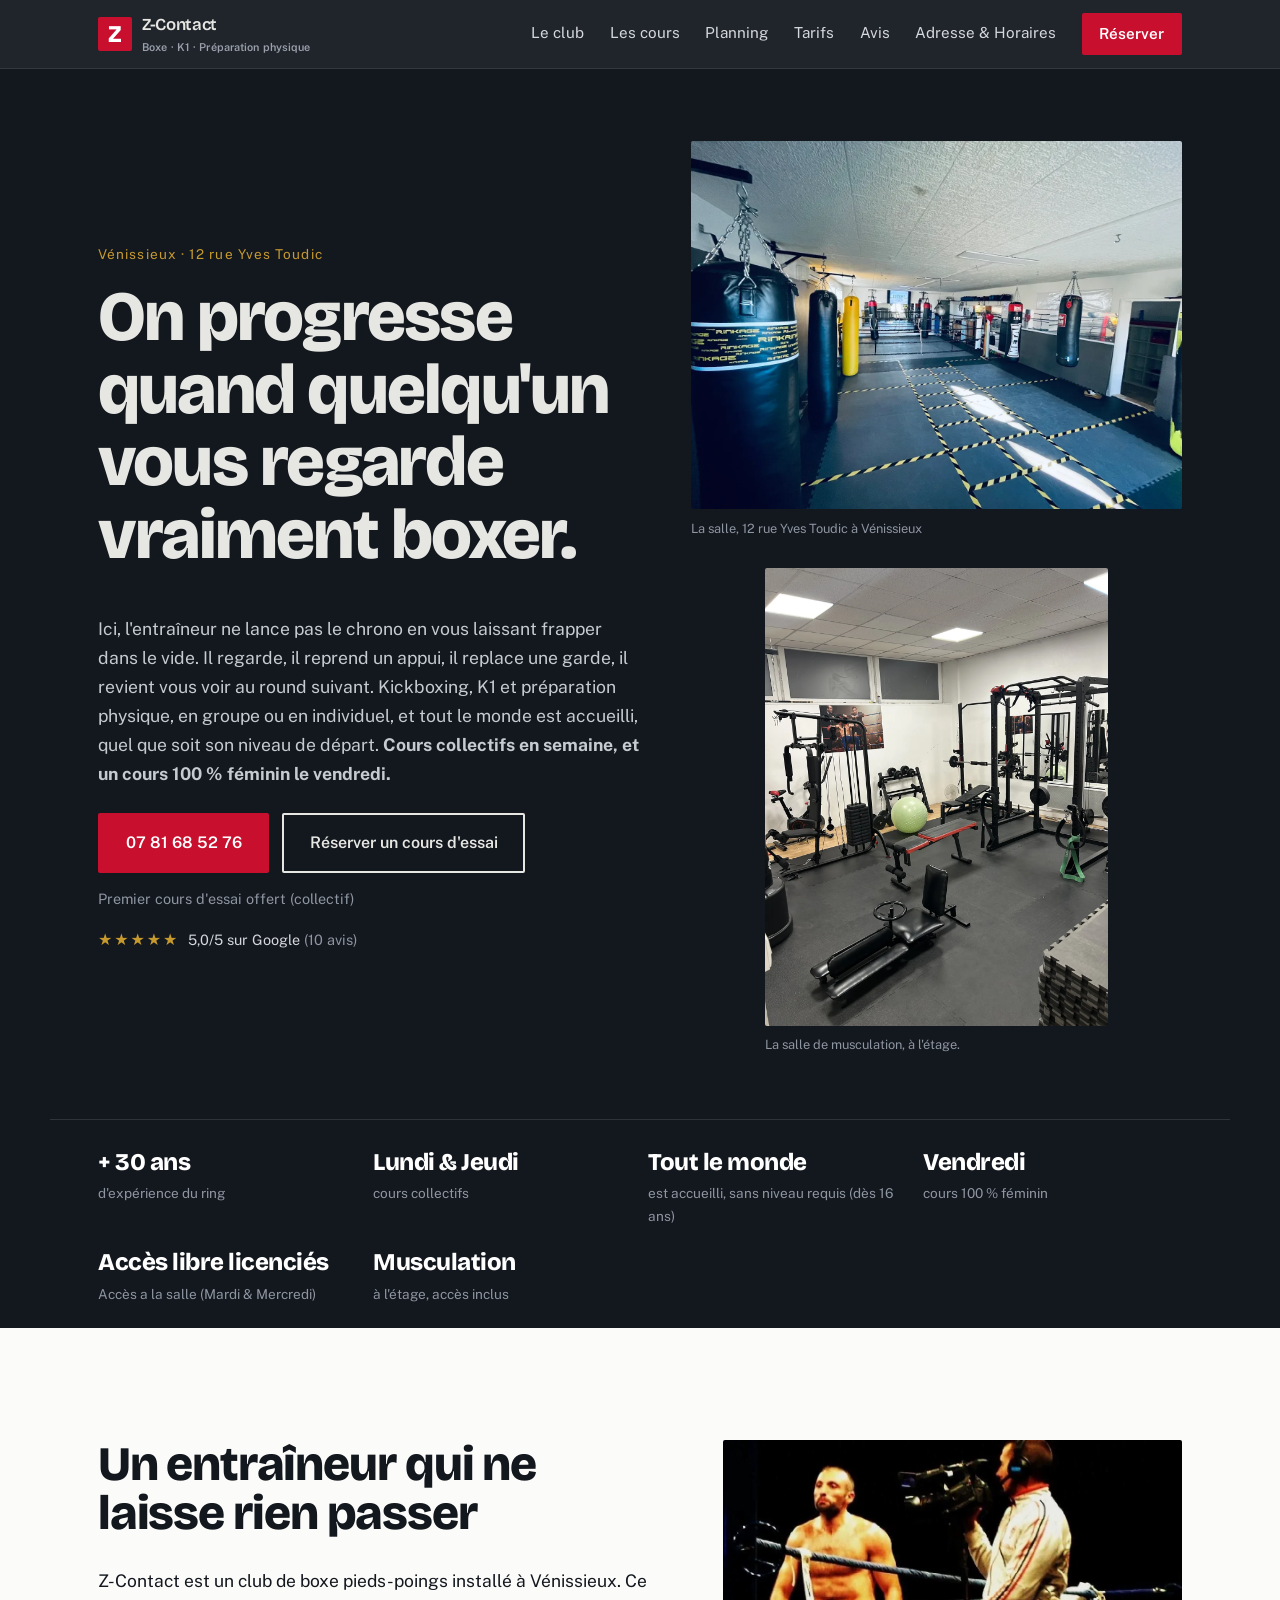
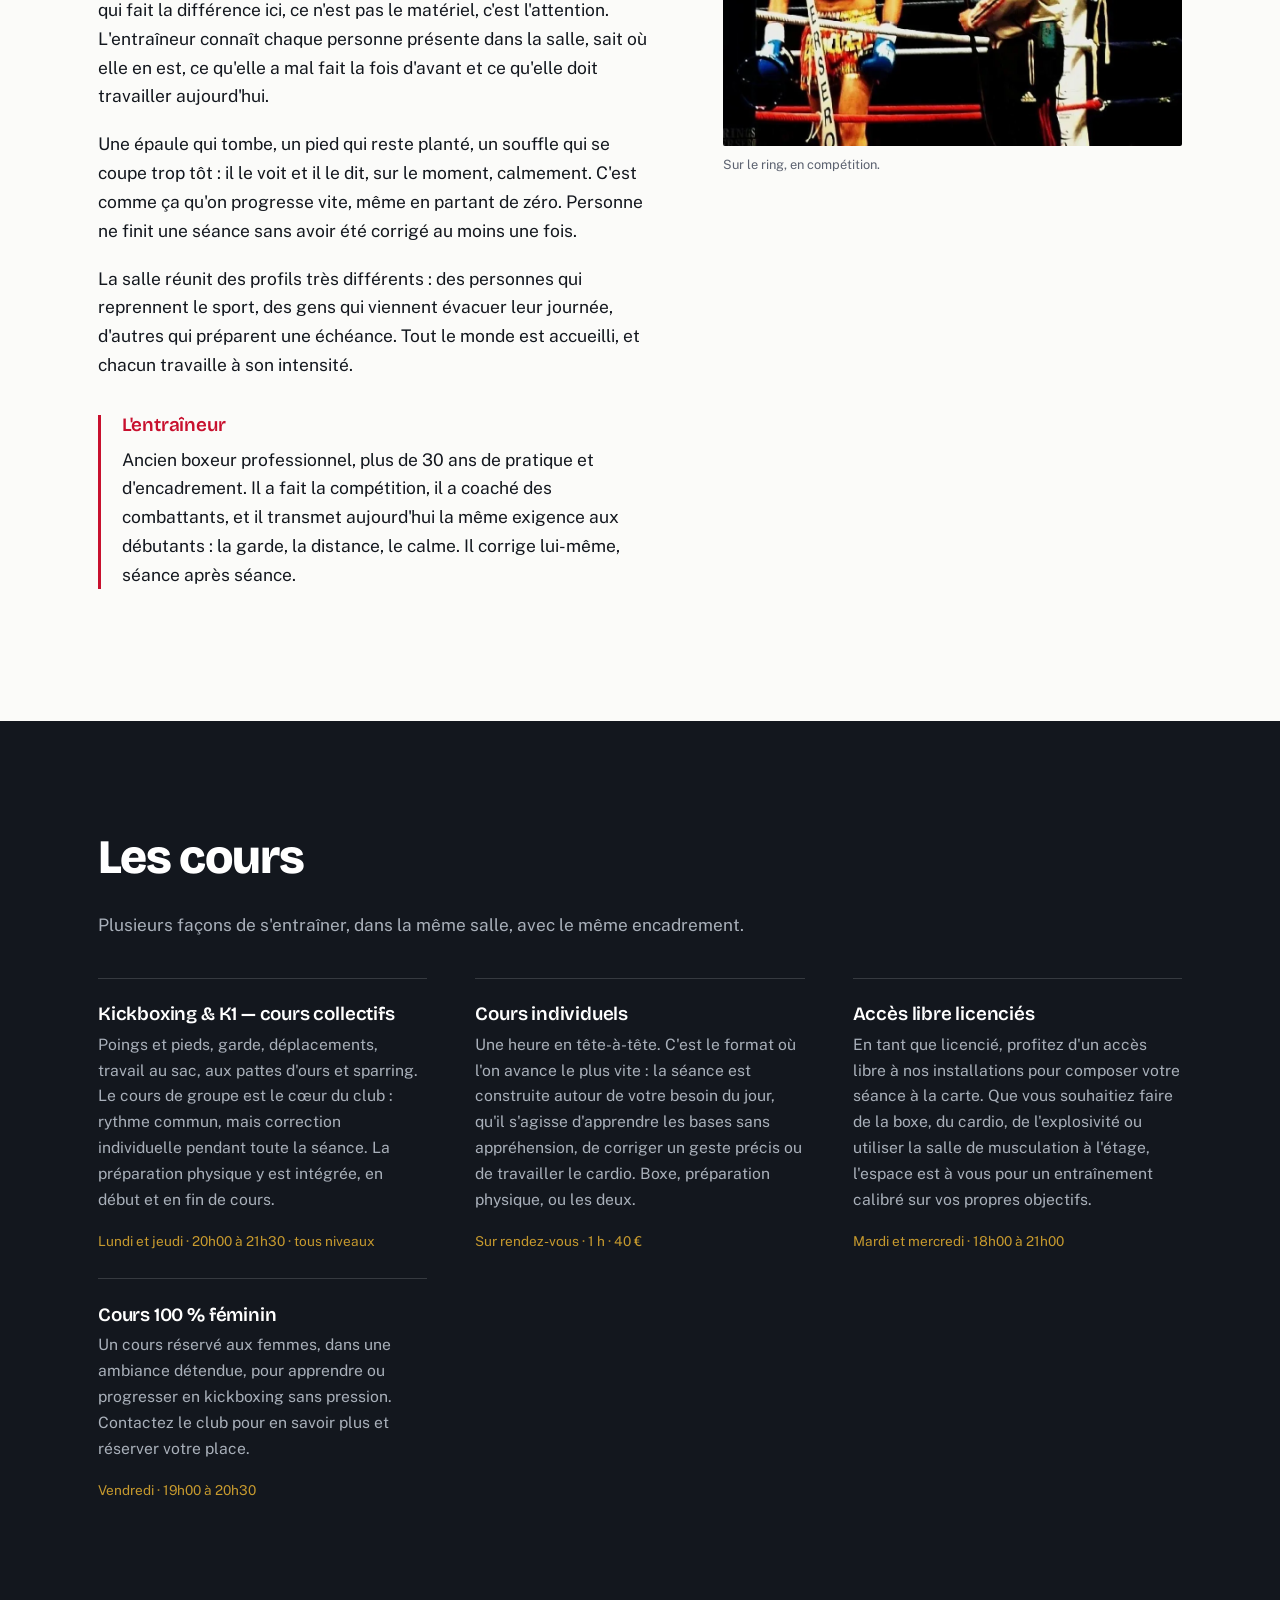
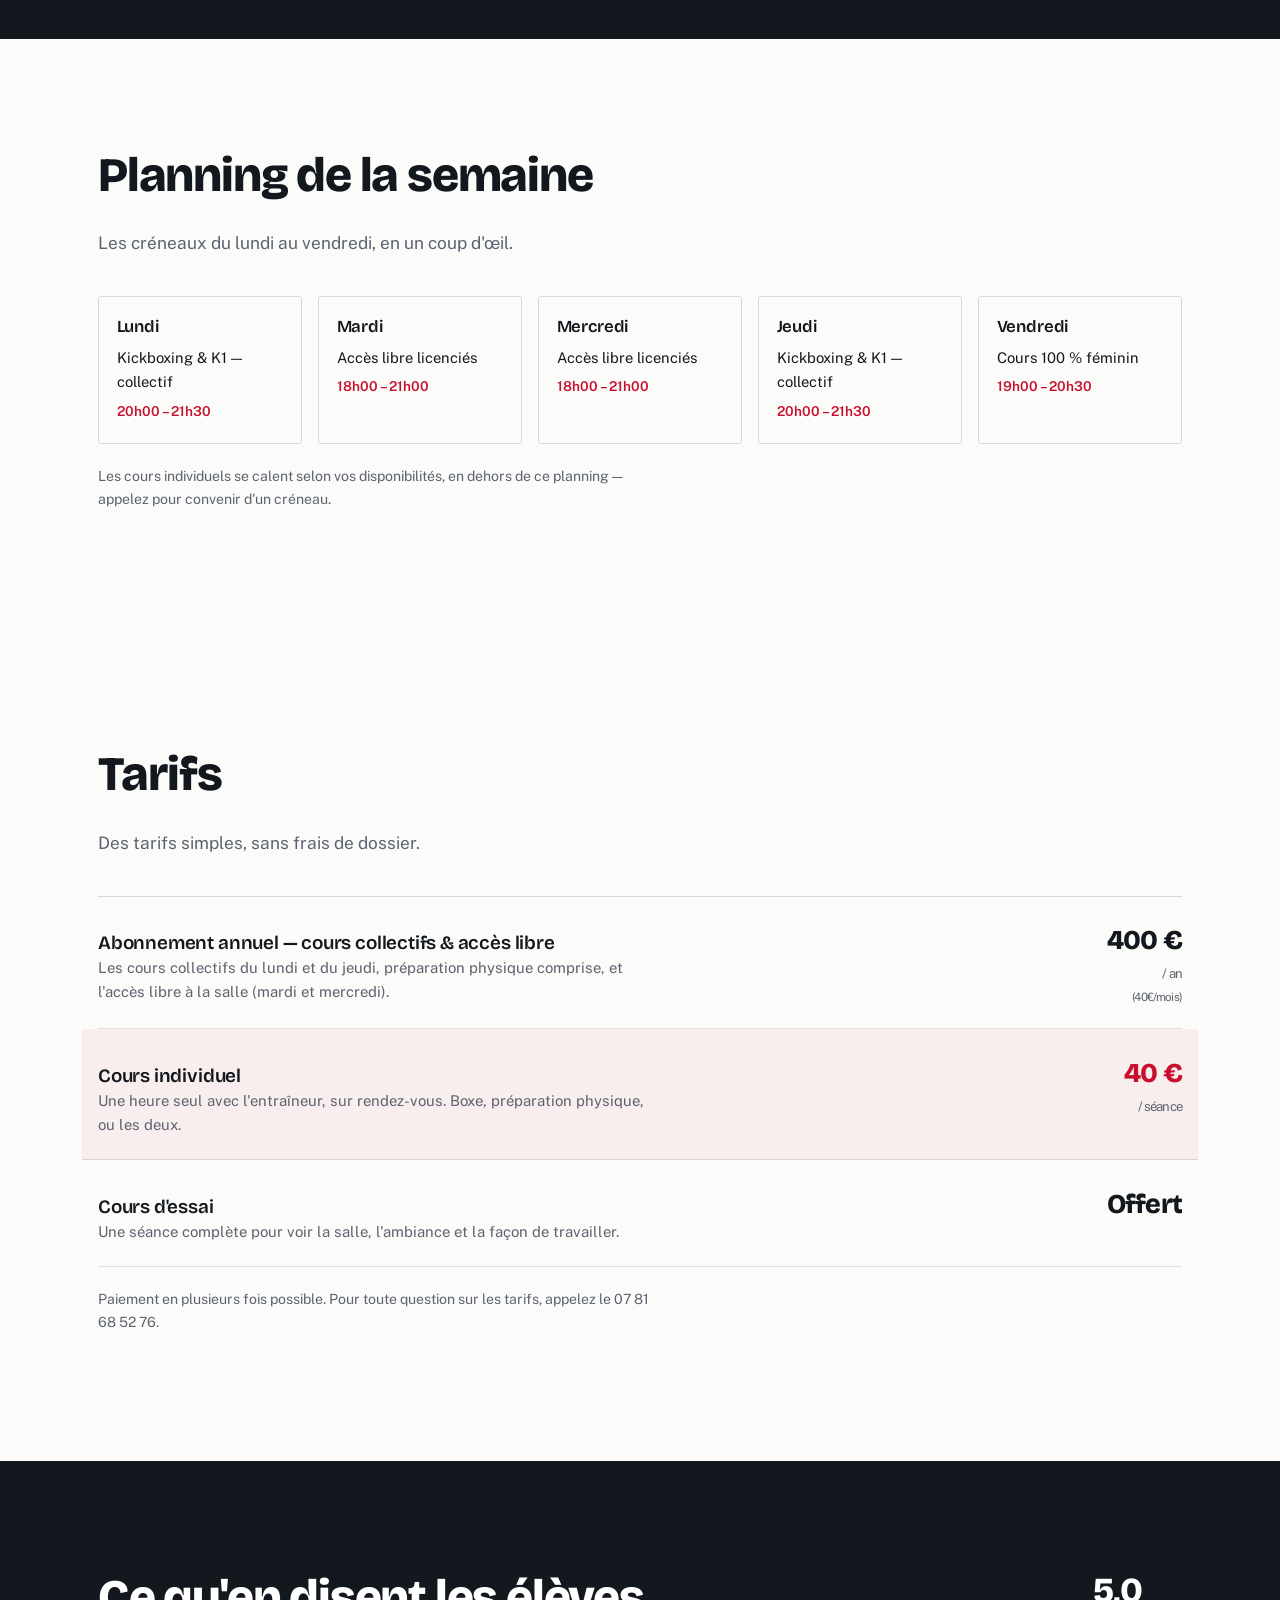
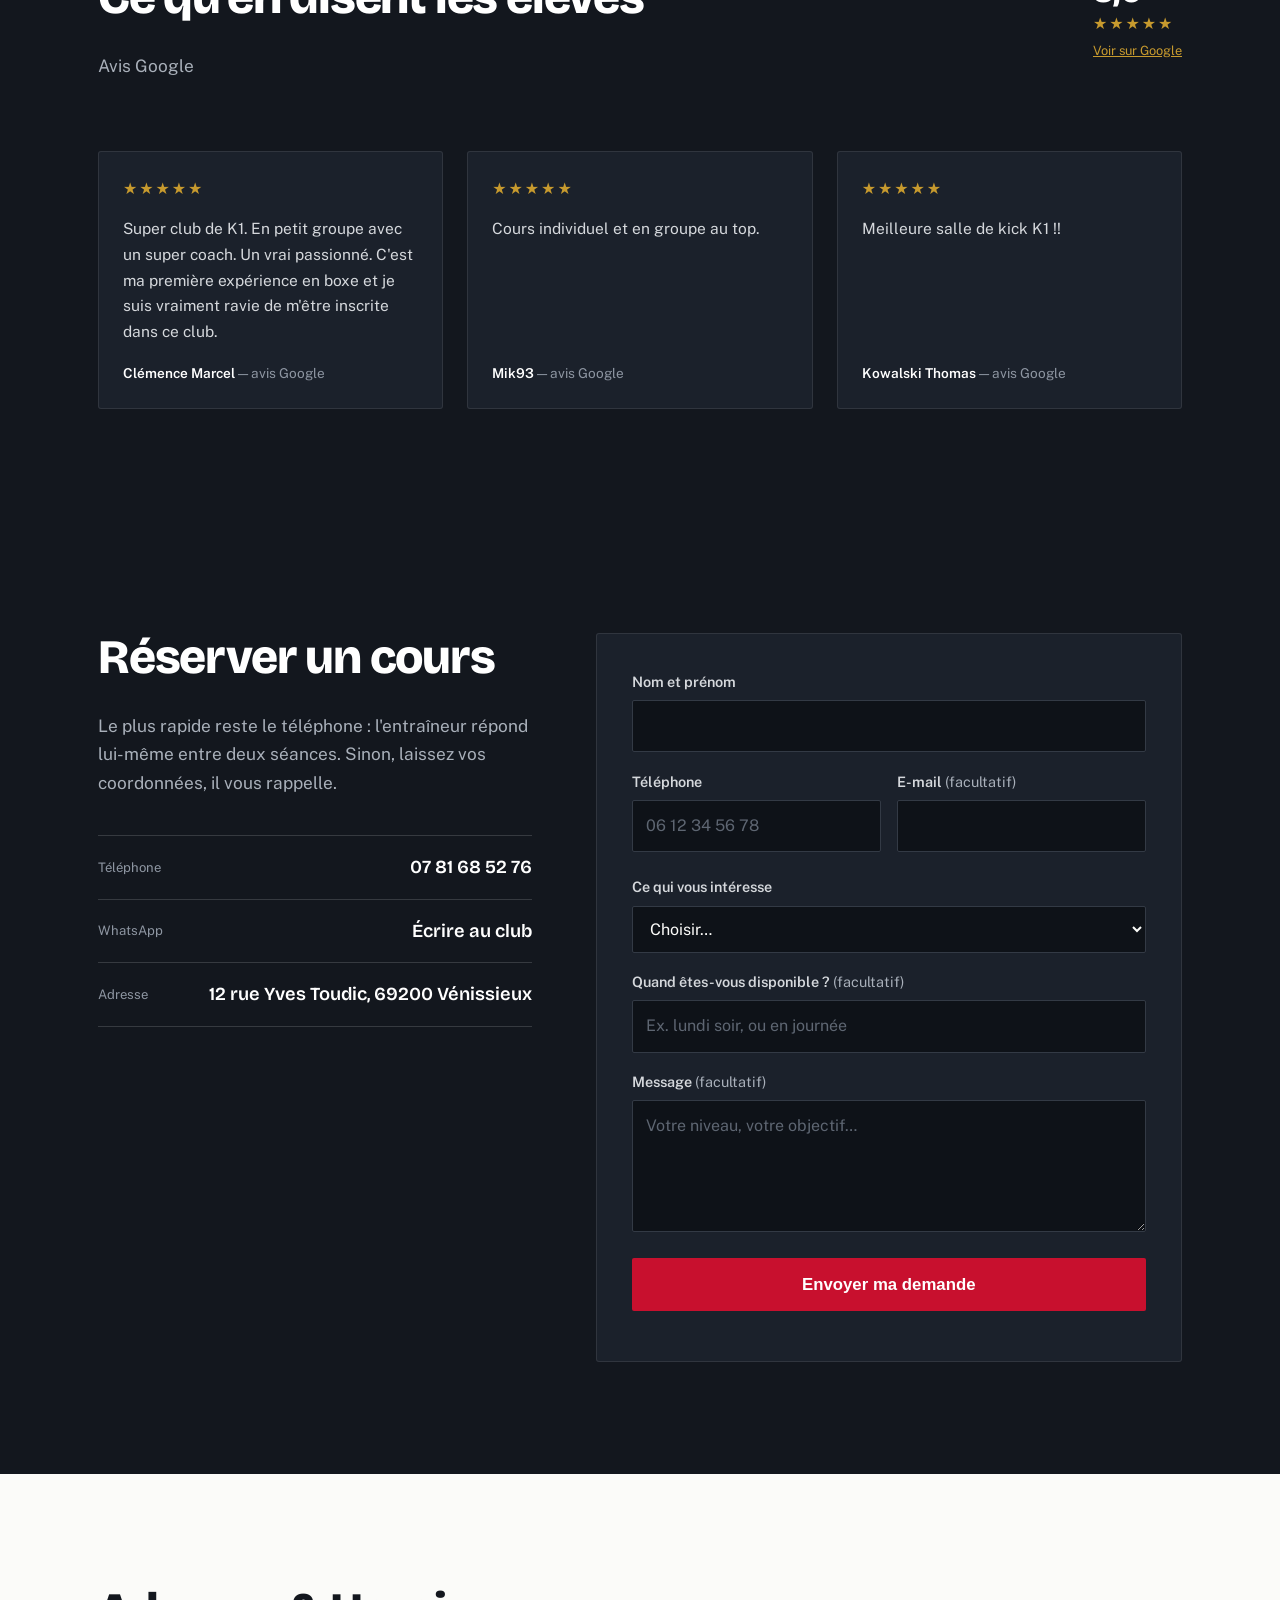
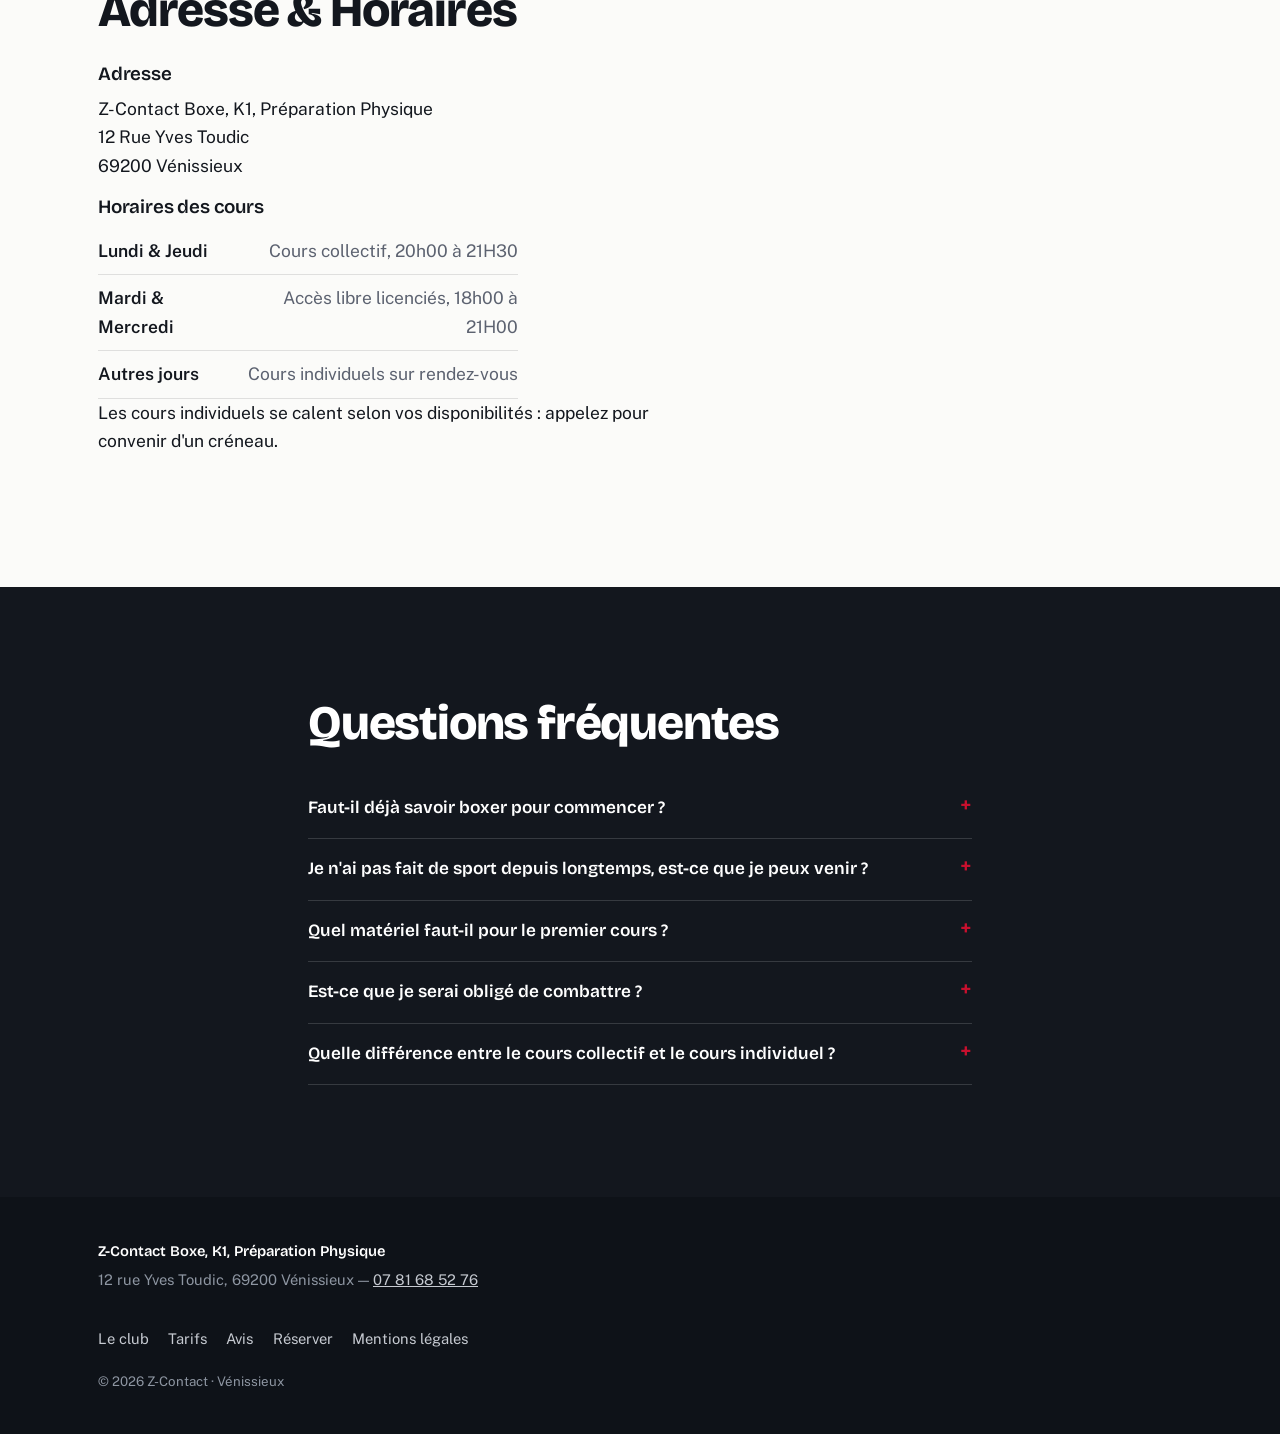
==== commit ec1b867a: "Met en gras la mention du cours 100% féminin dans l'accroche Co-Authored-By: Claude Sonnet 5 <norepl" ====
--- a/index.html
+++ b/index.html
@@ -174,8 +174,8 @@
           Ici, l'entraîneur ne lance pas le chrono en vous laissant frapper dans le vide. Il regarde,
           il reprend un appui, il replace une garde, il revient vous voir au round suivant. Kickboxing,
           K1 et préparation physique, en groupe ou en individuel, et tout le monde est accueilli,
-          quel que soit son niveau de départ. Cours collectifs en semaine, et un cours 100&nbsp;%
-          féminin le vendredi.
+          quel que soit son niveau de départ. <strong>Cours collectifs en semaine, et un cours 100&nbsp;%
+          féminin le vendredi.</strong>
         </p>
         <div class="actions">
           <a class="btn btn--fill" href="tel:+33781685276">07 81 68 52 76</a>
